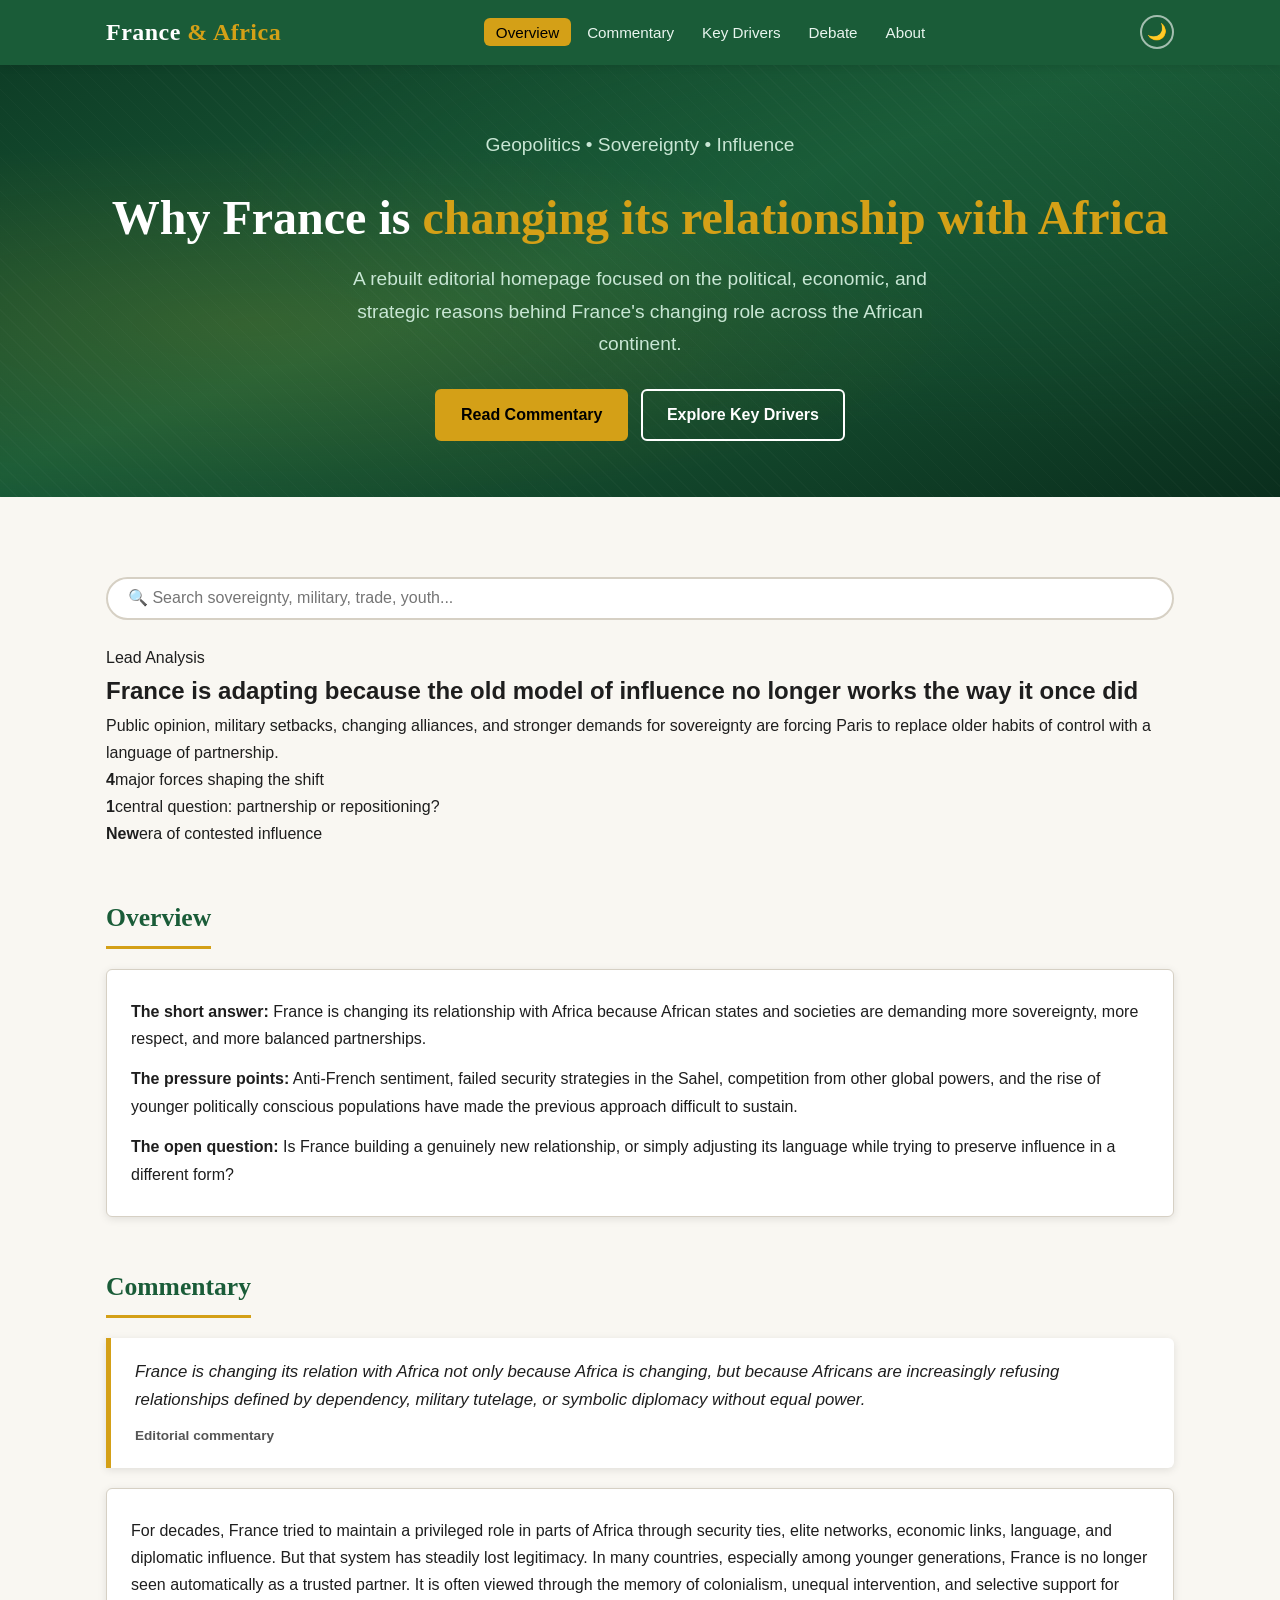
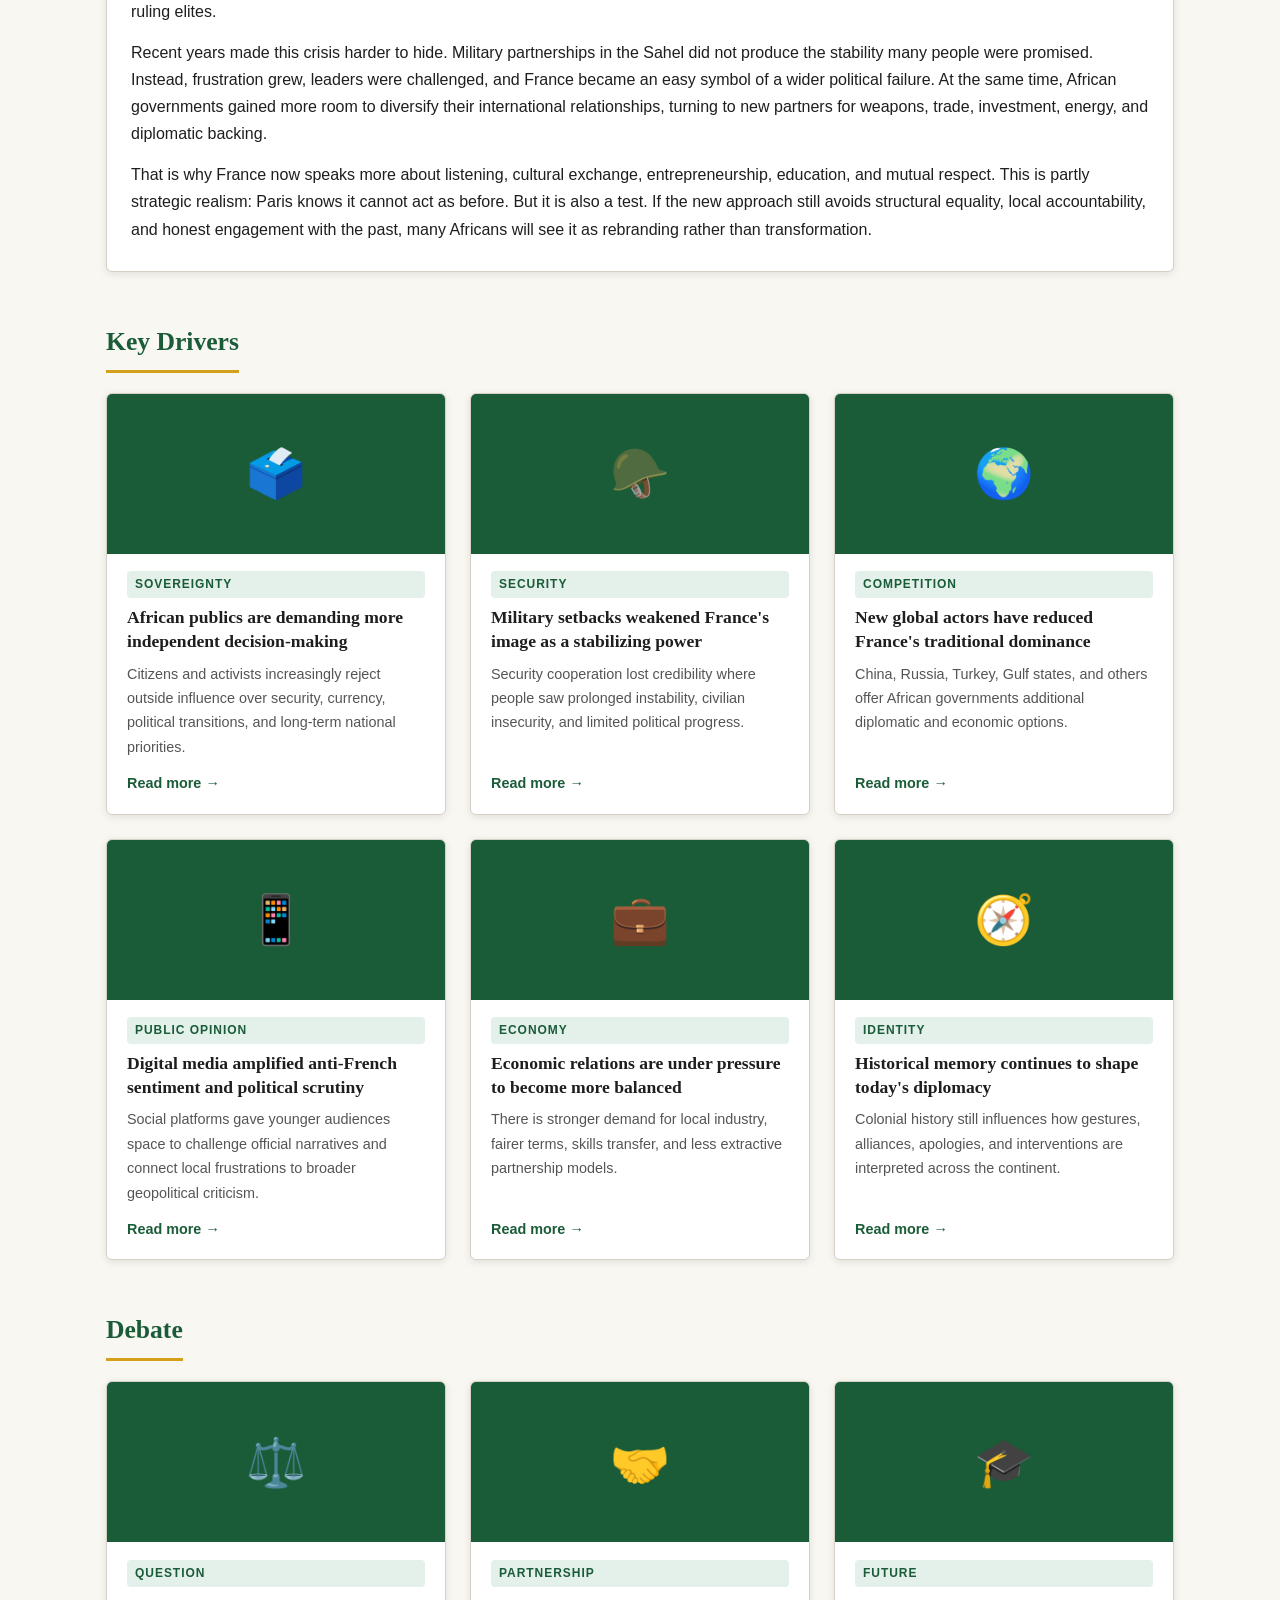
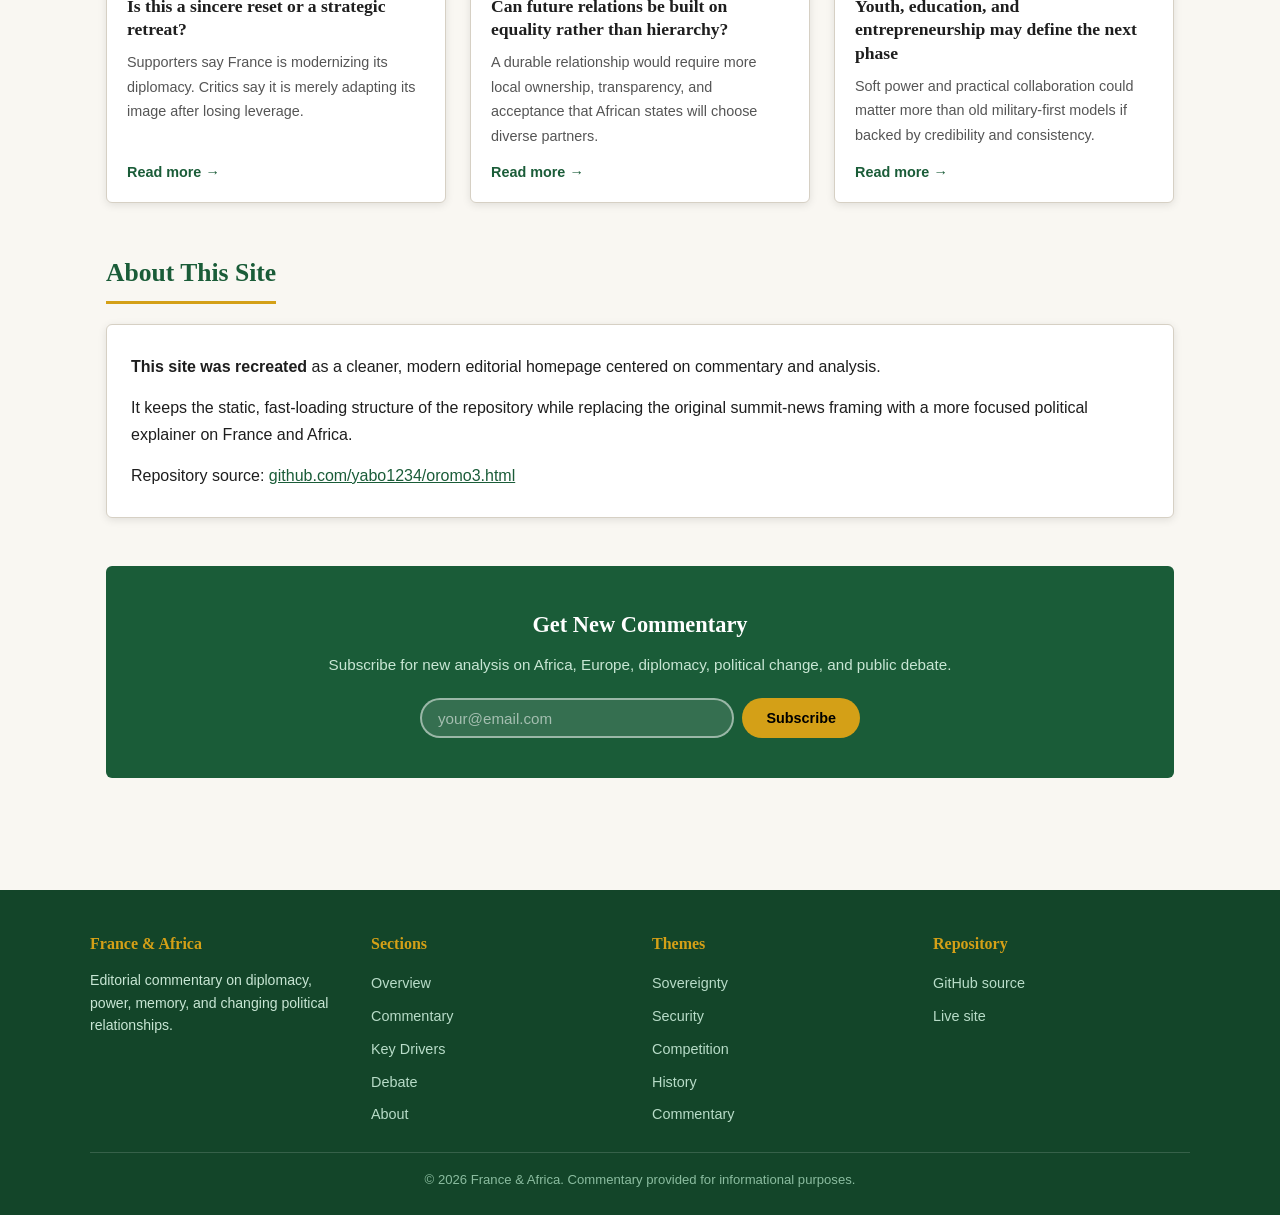
==== index.html @ ee40ef77 "Recreate homepage with France-Africa commentary" ====
<!DOCTYPE html>
<html lang="en">
<head>
  <meta charset="UTF-8" />
  <meta name="viewport" content="width=device-width, initial-scale=1.0" />
  <title>France & Africa | Commentary and Analysis</title>
  <meta name="description" content="A redesigned analysis site explaining why France is changing its relationship with Africa, with commentary, themes, and key developments." />

  <meta property="og:type" content="website" />
  <meta property="og:title" content="France & Africa | Commentary and Analysis" />
  <meta property="og:description" content="A modern editorial site exploring why France is changing its relationship with Africa." />
  <meta property="og:url" content="https://yabo1234.github.io/oromo3.html/" />

  <meta name="twitter:card" content="summary_large_image" />
  <meta name="twitter:title" content="France & Africa | Commentary and Analysis" />
  <meta name="twitter:description" content="A modern editorial site exploring why France is changing its relationship with Africa." />

  <link rel="stylesheet" href="styles.css" />
</head>
<body>
  <a class="skip-link" href="#main-content">Skip to main content</a>

  <header class="site-header" role="banner">
    <div class="header-inner">
      <a class="site-logo" href="index.html" aria-label="France and Africa home">
        France <span>&amp; Africa</span>
      </a>

      <button id="btn-nav" class="nav-toggle" onclick="toggleNav()"
              aria-controls="site-nav" aria-expanded="false" aria-label="Open menu">☰</button>

      <nav id="site-nav" class="site-nav" aria-label="Main navigation">
        <ul>
          <li><a href="#overview" aria-current="page">Overview</a></li>
          <li><a href="#commentary">Commentary</a></li>
          <li><a href="#drivers">Key Drivers</a></li>
          <li><a href="#debate">Debate</a></li>
          <li><a href="#about">About</a></li>
        </ul>
      </nav>

      <div class="header-controls">
        <button id="btn-theme" class="theme-toggle" onclick="toggleTheme()"
                aria-pressed="false" aria-label="Switch to dark mode">🌙</button>
      </div>
    </div>
  </header>

  <section class="hero" aria-labelledby="hero-heading">
    <div data-lang="en" style="display:block;">
      <p class="hero-kicker">Geopolitics • Sovereignty • Influence</p>
      <h1 id="hero-heading">Why France is <span>changing its relationship with Africa</span></h1>
      <p>
        A rebuilt editorial homepage focused on the political, economic, and strategic
        reasons behind France's changing role across the African continent.
      </p>
      <a class="btn btn-primary" href="#commentary">Read Commentary</a>
      <a class="btn btn-outline" href="#drivers">Explore Key Drivers</a>
    </div>
  </section>

  <main id="main-content">
    <div class="search-wrap" role="search">
      <label for="search-input" class="visually-hidden">Search articles</label>
      <input id="search-input" class="search-input" type="search" autocomplete="off"
             placeholder="🔍 Search sovereignty, military, trade, youth..." aria-label="Search articles" />
    </div>

    <section class="featured-panel" aria-label="Lead analysis">
      <div class="featured-copy">
        <p class="eyebrow">Lead Analysis</p>
        <h2>France is adapting because the old model of influence no longer works the way it once did</h2>
        <p>
          Public opinion, military setbacks, changing alliances, and stronger demands for sovereignty
          are forcing Paris to replace older habits of control with a language of partnership.
        </p>
      </div>
      <div class="featured-stats" aria-label="Key themes">
        <div><strong>4</strong><span>major forces shaping the shift</span></div>
        <div><strong>1</strong><span>central question: partnership or repositioning?</span></div>
        <div><strong>New</strong><span>era of contested influence</span></div>
      </div>
    </section>

    <section id="overview" aria-labelledby="overview-heading">
      <h2 class="section-title" id="overview-heading">Overview</h2>
      <div class="about-section">
        <p><strong>The short answer:</strong> France is changing its relationship with Africa because African states and societies are demanding more sovereignty, more respect, and more balanced partnerships.</p>
        <p><strong>The pressure points:</strong> Anti-French sentiment, failed security strategies in the Sahel, competition from other global powers, and the rise of younger politically conscious populations have made the previous approach difficult to sustain.</p>
        <p><strong>The open question:</strong> Is France building a genuinely new relationship, or simply adjusting its language while trying to preserve influence in a different form?</p>
      </div>
    </section>

    <section id="commentary" aria-labelledby="commentary-heading">
      <h2 class="section-title" id="commentary-heading">Commentary</h2>
      <figure class="blockquote-card">
        <blockquote>
          France is changing its relation with Africa not only because Africa is changing, but because Africans are increasingly refusing relationships defined by dependency, military tutelage, or symbolic diplomacy without equal power.
        </blockquote>
        <figcaption>Editorial commentary</figcaption>
      </figure>
      <div class="about-section">
        <p>
          For decades, France tried to maintain a privileged role in parts of Africa through security ties,
          elite networks, economic links, language, and diplomatic influence. But that system has steadily lost legitimacy.
          In many countries, especially among younger generations, France is no longer seen automatically as a trusted partner.
          It is often viewed through the memory of colonialism, unequal intervention, and selective support for ruling elites.
        </p>
        <p>
          Recent years made this crisis harder to hide. Military partnerships in the Sahel did not produce the stability many people were promised.
          Instead, frustration grew, leaders were challenged, and France became an easy symbol of a wider political failure.
          At the same time, African governments gained more room to diversify their international relationships, turning to new partners for weapons,
          trade, investment, energy, and diplomatic backing.
        </p>
        <p>
          That is why France now speaks more about listening, cultural exchange, entrepreneurship, education, and mutual respect.
          This is partly strategic realism: Paris knows it cannot act as before. But it is also a test. If the new approach still avoids structural equality,
          local accountability, and honest engagement with the past, many Africans will see it as rebranding rather than transformation.
        </p>
      </div>
    </section>

    <section id="drivers" aria-labelledby="drivers-heading">
      <h2 class="section-title" id="drivers-heading">Key Drivers</h2>
      <div class="cards-grid">
        <article class="card">
          <div class="card-img-wrap" aria-hidden="true"><span class="card-icon">🗳️</span></div>
          <div class="card-body">
            <span class="card-category">Sovereignty</span>
            <h3 class="card-title">African publics are demanding more independent decision-making</h3>
            <p class="card-excerpt">Citizens and activists increasingly reject outside influence over security, currency, political transitions, and long-term national priorities.</p>
            <a class="card-link" href="#commentary">Read more</a>
          </div>
        </article>

        <article class="card">
          <div class="card-img-wrap" aria-hidden="true"><span class="card-icon">🪖</span></div>
          <div class="card-body">
            <span class="card-category">Security</span>
            <h3 class="card-title">Military setbacks weakened France's image as a stabilizing power</h3>
            <p class="card-excerpt">Security cooperation lost credibility where people saw prolonged instability, civilian insecurity, and limited political progress.</p>
            <a class="card-link" href="#debate">Read more</a>
          </div>
        </article>

        <article class="card">
          <div class="card-img-wrap" aria-hidden="true"><span class="card-icon">🌍</span></div>
          <div class="card-body">
            <span class="card-category">Competition</span>
            <h3 class="card-title">New global actors have reduced France's traditional dominance</h3>
            <p class="card-excerpt">China, Russia, Turkey, Gulf states, and others offer African governments additional diplomatic and economic options.</p>
            <a class="card-link" href="#drivers">Read more</a>
          </div>
        </article>

        <article class="card">
          <div class="card-img-wrap" aria-hidden="true"><span class="card-icon">📱</span></div>
          <div class="card-body">
            <span class="card-category">Public Opinion</span>
            <h3 class="card-title">Digital media amplified anti-French sentiment and political scrutiny</h3>
            <p class="card-excerpt">Social platforms gave younger audiences space to challenge official narratives and connect local frustrations to broader geopolitical criticism.</p>
            <a class="card-link" href="#overview">Read more</a>
          </div>
        </article>

        <article class="card">
          <div class="card-img-wrap" aria-hidden="true"><span class="card-icon">💼</span></div>
          <div class="card-body">
            <span class="card-category">Economy</span>
            <h3 class="card-title">Economic relations are under pressure to become more balanced</h3>
            <p class="card-excerpt">There is stronger demand for local industry, fairer terms, skills transfer, and less extractive partnership models.</p>
            <a class="card-link" href="#drivers">Read more</a>
          </div>
        </article>

        <article class="card">
          <div class="card-img-wrap" aria-hidden="true"><span class="card-icon">🧭</span></div>
          <div class="card-body">
            <span class="card-category">Identity</span>
            <h3 class="card-title">Historical memory continues to shape today's diplomacy</h3>
            <p class="card-excerpt">Colonial history still influences how gestures, alliances, apologies, and interventions are interpreted across the continent.</p>
            <a class="card-link" href="#debate">Read more</a>
          </div>
        </article>
      </div>
    </section>

    <section id="debate" aria-labelledby="debate-heading">
      <h2 class="section-title" id="debate-heading">Debate</h2>
      <div class="cards-grid">
        <article class="card">
          <div class="card-img-wrap" aria-hidden="true"><span class="card-icon">⚖️</span></div>
          <div class="card-body">
            <span class="card-category">Question</span>
            <h3 class="card-title">Is this a sincere reset or a strategic retreat?</h3>
            <p class="card-excerpt">Supporters say France is modernizing its diplomacy. Critics say it is merely adapting its image after losing leverage.</p>
            <a class="card-link" href="#commentary">Read more</a>
          </div>
        </article>

        <article class="card">
          <div class="card-img-wrap" aria-hidden="true"><span class="card-icon">🤝</span></div>
          <div class="card-body">
            <span class="card-category">Partnership</span>
            <h3 class="card-title">Can future relations be built on equality rather than hierarchy?</h3>
            <p class="card-excerpt">A durable relationship would require more local ownership, transparency, and acceptance that African states will choose diverse partners.</p>
            <a class="card-link" href="#overview">Read more</a>
          </div>
        </article>

        <article class="card">
          <div class="card-img-wrap" aria-hidden="true"><span class="card-icon">🎓</span></div>
          <div class="card-body">
            <span class="card-category">Future</span>
            <h3 class="card-title">Youth, education, and entrepreneurship may define the next phase</h3>
            <p class="card-excerpt">Soft power and practical collaboration could matter more than old military-first models if backed by credibility and consistency.</p>
            <a class="card-link" href="#about">Read more</a>
          </div>
        </article>
      </div>
    </section>

    <section id="about" aria-labelledby="about-heading">
      <h2 class="section-title" id="about-heading">About This Site</h2>
      <div class="about-section">
        <p><strong>This site was recreated</strong> as a cleaner, modern editorial homepage centered on commentary and analysis.</p>
        <p>It keeps the static, fast-loading structure of the repository while replacing the original summit-news framing with a more focused political explainer on France and Africa.</p>
        <p>Repository source: <a href="https://github.com/yabo1234/oromo3.html" rel="noopener noreferrer">github.com/yabo1234/oromo3.html</a></p>
      </div>
    </section>

    <section class="newsletter-section" aria-labelledby="newsletter-heading">
      <h2 id="newsletter-heading">Get New Commentary</h2>
      <p>Subscribe for new analysis on Africa, Europe, diplomacy, political change, and public debate.</p>
      <form id="newsletter-form" class="newsletter-form" novalidate>
        <input class="newsletter-input" type="email" name="email"
               placeholder="your@email.com" autocomplete="email" required
               aria-label="Email address" />
        <button type="submit" class="newsletter-submit">Subscribe</button>
      </form>
      <p id="newsletter-msg" class="newsletter-msg" hidden></p>
    </section>
  </main>

  <footer class="site-footer" role="contentinfo">
    <div class="footer-inner">
      <div class="footer-col">
        <h2>France &amp; Africa</h2>
        <p>Editorial commentary on diplomacy, power, memory, and changing political relationships.</p>
      </div>
      <div class="footer-col">
        <h2>Sections</h2>
        <ul>
          <li><a href="#overview">Overview</a></li>
          <li><a href="#commentary">Commentary</a></li>
          <li><a href="#drivers">Key Drivers</a></li>
          <li><a href="#debate">Debate</a></li>
          <li><a href="#about">About</a></li>
        </ul>
      </div>
      <div class="footer-col">
        <h2>Themes</h2>
        <ul>
          <li><a href="#drivers">Sovereignty</a></li>
          <li><a href="#drivers">Security</a></li>
          <li><a href="#drivers">Competition</a></li>
          <li><a href="#debate">History</a></li>
          <li><a href="#commentary">Commentary</a></li>
        </ul>
      </div>
      <div class="footer-col">
        <h2>Repository</h2>
        <ul>
          <li><a href="https://github.com/yabo1234/oromo3.html" rel="noopener noreferrer">GitHub source</a></li>
          <li><a href="https://yabo1234.github.io/oromo3.html/" rel="noopener noreferrer">Live site</a></li>
        </ul>
      </div>
    </div>
    <div class="footer-bottom">
      <p>&copy; <span id="year"></span> France &amp; Africa. Commentary provided for informational purposes.</p>
    </div>
  </footer>

  <script src="shared.js"></script>
</body>
</html>
---- styles.css ----
/* ============================================================
   Oromo News & Views – Shared Stylesheet
   Mobile-first, accessible, no external dependencies
   ============================================================ */

/* ---------- CSS Variables ---------- */
:root {
  --color-primary:      #1a5c38;   /* deep green */
  --color-primary-dark: #134529;
  --color-accent:       #d4a017;   /* gold */
  --color-accent-dark:  #a87c10;
  --color-bg:           #f9f7f2;
  --color-surface:      #ffffff;
  --color-text:         #1e1e1e;
  --color-text-muted:   #555555;
  --color-border:       #d6d0c4;
  --color-hero-bg:      #0e3d26;

  --font-base: 'Segoe UI', Helvetica, Arial, sans-serif;
  --font-heading: Georgia, 'Times New Roman', serif;

  --radius: 6px;
  --shadow: 0 2px 8px rgba(0, 0, 0, 0.10);
  --transition: 0.2s ease;

  --max-width: 1100px;
  --gap: 1.5rem;
}

/* ---------- Dark Mode Variables ---------- */
html[data-theme="dark"] {
  --color-bg:         #0f1a14;
  --color-surface:    #1a2b22;
  --color-text:       #e8f5ee;
  --color-text-muted: #9dbfad;
  --color-border:     #2a4a35;
  --color-hero-bg:    #071a0e;
}

html[data-theme="dark"] body {
  background: var(--color-bg);
  color: var(--color-text);
}

html[data-theme="dark"] .card {
  background: var(--color-surface);
  border-color: var(--color-border);
}

html[data-theme="dark"] .about-section {
  background: var(--color-surface);
  border-color: var(--color-border);
}

html[data-theme="dark"] .blockquote-card {
  background: var(--color-surface);
}

html[data-theme="dark"] .search-input {
  background: var(--color-surface);
  color: var(--color-text);
  border-color: var(--color-border);
}

html[data-theme="dark"] .newsletter-section {
  background: #0e3d26;
}

html[data-theme="dark"] .newsletter-input {
  background: #1a2b22;
  color: var(--color-text);
  border-color: var(--color-border);
}

html[data-theme="dark"] .article-body {
  background: var(--color-surface);
  border-color: var(--color-border);
}

html[data-theme="dark"] .article-meta {
  color: var(--color-text-muted);
  border-color: var(--color-border);
}

html[data-theme="dark"] .card-category {
  background: #1f4433;
}

/* ---------- Reset ---------- */
*, *::before, *::after {
  box-sizing: border-box;
  margin: 0;
  padding: 0;
}

html {
  scroll-behavior: smooth;
  font-size: 100%; /* 16 px base */
}

body {
  font-family: var(--font-base);
  font-size: 1rem;
  line-height: 1.7;
  color: var(--color-text);
  background: var(--color-bg);
}

img {
  max-width: 100%;
  height: auto;
  display: block;
}

a {
  color: var(--color-primary);
  text-decoration: underline;
}

a:hover,
a:focus {
  color: var(--color-primary-dark);
  text-decoration: none;
}

ul, ol {
  padding-left: 1.4rem;
}

/* ---------- Header controls ---------- */
.header-controls {
  display: flex;
  align-items: center;
  gap: 0.5rem;
  flex-shrink: 0;
}

/* ---------- Language Toggle ---------- */
.lang-toggle {
  display: flex;
  gap: 0;
  border: 2px solid rgba(255, 255, 255, 0.6);
  border-radius: 20px;
  overflow: hidden;
  flex-shrink: 0;
}

.lang-toggle button {
  background: transparent;
  border: none;
  color: rgba(255, 255, 255, 0.75);
  padding: 4px 14px;
  cursor: pointer;
  font-size: 0.85rem;
  font-weight: 600;
  transition: background var(--transition), color var(--transition);
}

.lang-toggle button.active {
  background: #fff;
  color: var(--color-primary);
}

/* ---------- Dark-mode Toggle ---------- */
.theme-toggle {
  background: transparent;
  border: 2px solid rgba(255, 255, 255, 0.6);
  border-radius: 50%;
  color: #fff;
  width: 34px;
  height: 34px;
  cursor: pointer;
  font-size: 1rem;
  line-height: 1;
  display: flex;
  align-items: center;
  justify-content: center;
  transition: background var(--transition);
  flex-shrink: 0;
  padding: 0;
}

.theme-toggle:hover,
.theme-toggle:focus {
  background: rgba(255, 255, 255, 0.18);
  outline: none;
}

/* ---------- Hamburger Toggle ---------- */
.nav-toggle {
  display: none;
  background: transparent;
  border: 2px solid rgba(255, 255, 255, 0.6);
  border-radius: var(--radius);
  color: #fff;
  width: 36px;
  height: 36px;
  cursor: pointer;
  font-size: 1.2rem;
  line-height: 1;
  align-items: center;
  justify-content: center;
  padding: 0;
  transition: background var(--transition);
  flex-shrink: 0;
}

.nav-toggle:hover,
.nav-toggle:focus {
  background: rgba(255, 255, 255, 0.18);
  outline: none;
}

/* ---------- Bilingual Visibility ---------- */
[data-lang] { display: none; }
html[lang="en"] [data-lang="en"] { display: block; }
html[lang="om"] [data-lang="om"] { display: block; }

.bilingual .en,
.bilingual .om { display: none; }
html[lang="en"] .bilingual .en { display: inline; }
html[lang="om"] .bilingual .om { display: inline; }

/* ---------- Skip Link ---------- */
.skip-link {
  position: absolute;
  top: -3rem;
  left: 0;
  background: var(--color-accent);
  color: #000;
  padding: 0.5rem 1rem;
  font-weight: 700;
  z-index: 1000;
  border-radius: 0 0 var(--radius) 0;
  transition: top var(--transition);
}

.skip-link:focus {
  top: 0;
}

/* ---------- Site Header ---------- */
.site-header {
  background: var(--color-primary);
  color: #fff;
  box-shadow: var(--shadow);
  position: sticky;
  top: 0;
  z-index: 100;
}

.header-inner {
  max-width: var(--max-width);
  margin: 0 auto;
  padding: 0.75rem 1rem;
  display: flex;
  align-items: center;
  justify-content: space-between;
  flex-wrap: wrap;
  gap: 0.75rem;
}

.site-logo {
  font-family: var(--font-heading);
  font-size: 1.5rem;
  font-weight: 700;
  color: #fff;
  text-decoration: none;
  letter-spacing: 0.02em;
}

.site-logo span {
  color: var(--color-accent);
}

/* ---------- Navigation ---------- */
.site-nav ul {
  list-style: none;
  padding: 0;
  display: flex;
  flex-wrap: wrap;
  gap: 0.25rem;
}

.site-nav a {
  color: #e8f5ee;
  text-decoration: none;
  padding: 0.35rem 0.75rem;
  border-radius: var(--radius);
  font-size: 0.95rem;
  font-weight: 500;
  transition: background var(--transition), color var(--transition);
}

.site-nav a:hover,
.site-nav a:focus {
  background: rgba(255, 255, 255, 0.18);
  color: #fff;
}

.site-nav a[aria-current="page"] {
  background: var(--color-accent);
  color: #000;
}

/* ---------- Hero ---------- */
/* Full hero rules are in the "Hero — decorative pattern" section below */
.hero h1 {
  font-family: var(--font-heading);
  font-size: clamp(1.8rem, 5vw, 3rem);
  line-height: 1.2;
  margin-bottom: 1rem;
  color: #fff;
}

.hero h1 span {
  color: var(--color-accent);
}

.hero p {
  font-size: clamp(1rem, 2.5vw, 1.2rem);
  max-width: 640px;
  margin: 0 auto 1.75rem;
  color: #c8e6d4;
}

.btn {
  display: inline-block;
  padding: 0.65rem 1.5rem;
  border-radius: var(--radius);
  font-weight: 700;
  text-decoration: none;
  transition: background var(--transition), color var(--transition), transform var(--transition);
  cursor: pointer;
  border: 2px solid transparent;
}

.btn-primary {
  background: var(--color-accent);
  color: #000;
  border-color: var(--color-accent);
}

.btn-primary:hover,
.btn-primary:focus {
  background: var(--color-accent-dark);
  border-color: var(--color-accent-dark);
  color: #000;
  transform: translateY(-1px);
}

.btn-outline {
  background: transparent;
  color: #fff;
  border-color: #fff;
  margin-left: 0.5rem;
}

.btn-outline:hover,
.btn-outline:focus {
  background: #fff;
  color: var(--color-primary);
  transform: translateY(-1px);
}

/* ---------- Main Content ---------- */
main {
  max-width: var(--max-width);
  margin: 0 auto;
  padding: 2rem 1rem;
}

section {
  margin-bottom: 3rem;
}

.section-title {
  font-family: var(--font-heading);
  font-size: 1.6rem;
  color: var(--color-primary);
  margin-bottom: 1.25rem;
  padding-bottom: 0.4rem;
  border-bottom: 3px solid var(--color-accent);
  display: inline-block;
}

/* ---------- Cards Grid ---------- */
.cards-grid {
  display: grid;
  grid-template-columns: repeat(auto-fill, minmax(280px, 1fr));
  gap: var(--gap);
}

.card {
  background: var(--color-surface);
  border: 1px solid var(--color-border);
  border-radius: var(--radius);
  overflow: hidden;
  box-shadow: var(--shadow);
  display: flex;
  flex-direction: column;
  transition: box-shadow var(--transition), transform var(--transition);
}

.card:hover {
  box-shadow: 0 6px 18px rgba(0, 0, 0, 0.14);
  transform: translateY(-2px);
}

.card-img-wrap {
  background: var(--color-primary);
  height: 160px;
  display: flex;
  align-items: center;
  justify-content: center;
  overflow: hidden;
}

.card-img-wrap img {
  width: 100%;
  height: 100%;
  object-fit: cover;
}

.card-icon {
  font-size: 3rem;
  color: var(--color-accent);
  user-select: none;
}

.card-body {
  padding: 1.1rem 1.25rem;
  flex: 1;
  display: flex;
  flex-direction: column;
  gap: 0.5rem;
}

.card-category {
  font-size: 0.75rem;
  font-weight: 700;
  text-transform: uppercase;
  letter-spacing: 0.08em;
  color: var(--color-primary);
  background: #e4f0ea;
  display: inline-block;
  padding: 0.2rem 0.5rem;
  border-radius: 4px;
}

.card-title {
  font-family: var(--font-heading);
  font-size: 1.1rem;
  line-height: 1.35;
  color: var(--color-text);
}

.card-excerpt {
  font-size: 0.9rem;
  color: var(--color-text-muted);
  flex: 1;
}

.card-link {
  align-self: flex-start;
  font-size: 0.9rem;
  font-weight: 600;
  text-decoration: none;
  color: var(--color-primary);
  margin-top: 0.25rem;
}

.card-link::after {
  content: " →";
}

.card-link:hover,
.card-link:focus {
  text-decoration: underline;
}

/* ---------- About Section ---------- */
.about-section {
  background: var(--color-surface);
  border: 1px solid var(--color-border);
  border-radius: var(--radius);
  padding: 1.75rem 1.5rem;
  box-shadow: var(--shadow);
}

.about-section p + p {
  margin-top: 0.85rem;
}

/* ---------- Views / Opinion ---------- */
.blockquote-card {
  background: var(--color-surface);
  border-left: 5px solid var(--color-accent);
  border-radius: 0 var(--radius) var(--radius) 0;
  padding: 1.25rem 1.5rem;
  box-shadow: var(--shadow);
  margin-bottom: 1.25rem;
}

.blockquote-card blockquote {
  font-style: italic;
  font-size: 1.05rem;
  color: var(--color-text);
  margin-bottom: 0.6rem;
}

.blockquote-card figcaption {
  font-size: 0.85rem;
  font-weight: 700;
  color: var(--color-text-muted);
}

/* ---------- Site Footer ---------- */
.site-footer {
  background: var(--color-primary-dark);
  color: #c8e6d4;
  padding: 2.5rem 1rem 1.5rem;
  margin-top: 2rem;
}

.footer-inner {
  max-width: var(--max-width);
  margin: 0 auto;
  display: grid;
  grid-template-columns: repeat(auto-fit, minmax(200px, 1fr));
  gap: var(--gap);
}

.footer-col h2 {
  font-family: var(--font-heading);
  font-size: 1rem;
  font-weight: 700;
  color: var(--color-accent);
  margin-bottom: 0.75rem;
}

.footer-col ul {
  list-style: none;
  padding: 0;
}

.footer-col ul li + li {
  margin-top: 0.35rem;
}

.footer-col a {
  color: #b8dcc8;
  font-size: 0.9rem;
  text-decoration: none;
}

.footer-col a:hover,
.footer-col a:focus {
  color: #fff;
  text-decoration: underline;
}

.footer-col p {
  font-size: 0.88rem;
  line-height: 1.6;
}

.footer-bottom {
  max-width: var(--max-width);
  margin: 1.5rem auto 0;
  padding-top: 1rem;
  border-top: 1px solid rgba(255, 255, 255, 0.15);
  text-align: center;
  font-size: 0.82rem;
  color: #8bbda0;
}

/* ---------- Utilities ---------- */
.visually-hidden {
  position: absolute;
  width: 1px;
  height: 1px;
  overflow: hidden;
  clip: rect(0 0 0 0);
  white-space: nowrap;
}

/* ---------- Search ---------- */
.search-wrap {
  margin-bottom: 1.5rem;
}

.search-input {
  width: 100%;
  padding: 0.65rem 1.25rem;
  border: 2px solid var(--color-border);
  border-radius: 30px;
  font-size: 1rem;
  font-family: var(--font-base);
  background: var(--color-surface);
  color: var(--color-text);
  transition: border-color var(--transition), box-shadow var(--transition);
}

.search-input:focus {
  outline: none;
  border-color: var(--color-primary);
  box-shadow: 0 0 0 3px rgba(26, 92, 56, 0.15);
}

/* ---------- Newsletter ---------- */
.newsletter-section {
  background: var(--color-primary);
  color: #fff;
  padding: 2.5rem 2rem;
  border-radius: var(--radius);
  margin-bottom: 3rem;
  text-align: center;
}

.newsletter-section h2 {
  font-family: var(--font-heading);
  font-size: 1.4rem;
  margin-bottom: 0.5rem;
  color: #fff;
}

.newsletter-section p {
  font-size: 0.95rem;
  margin-bottom: 1.25rem;
  color: #c8e6d4;
}

.newsletter-form {
  display: flex;
  gap: 0.5rem;
  max-width: 440px;
  margin: 0 auto;
  flex-wrap: wrap;
  justify-content: center;
}

.newsletter-input {
  flex: 1;
  min-width: 200px;
  padding: 0.6rem 1rem;
  border: 2px solid rgba(255, 255, 255, 0.5);
  border-radius: 30px;
  font-size: 0.95rem;
  font-family: var(--font-base);
  background: rgba(255, 255, 255, 0.12);
  color: #fff;
  transition: border-color var(--transition);
}

.newsletter-input::placeholder {
  color: rgba(255, 255, 255, 0.55);
}

.newsletter-input:focus {
  outline: none;
  border-color: var(--color-accent);
  background: rgba(255, 255, 255, 0.18);
}

.newsletter-submit {
  padding: 0.6rem 1.5rem;
  border: none;
  border-radius: 30px;
  background: var(--color-accent);
  color: #000;
  font-weight: 700;
  font-size: 0.9rem;
  cursor: pointer;
  transition: background var(--transition), transform var(--transition);
}

.newsletter-submit:hover,
.newsletter-submit:focus {
  background: var(--color-accent-dark);
  transform: translateY(-1px);
  outline: none;
}

.newsletter-msg {
  margin-top: 0.75rem;
  font-size: 0.9rem;
  color: var(--color-accent);
  font-weight: 600;
}

/* ---------- Hero — decorative pattern ---------- */
.hero {
  background:
    radial-gradient(ellipse at 20% 60%, rgba(212, 160, 23, 0.15) 0%, transparent 50%),
    radial-gradient(ellipse at 80% 30%, rgba(26, 92, 56, 0.4) 0%, transparent 55%),
    linear-gradient(160deg, #0e3d26 0%, #1a5c38 45%, #0a2e1d 100%);
  color: #fff;
  padding: 4rem 1rem 3.5rem;
  text-align: center;
  position: relative;
  overflow: hidden;
}

.hero::before {
  content: '';
  position: absolute;
  inset: 0;
  background-image:
    repeating-linear-gradient(
      45deg,
      rgba(255,255,255,0.02) 0px,
      rgba(255,255,255,0.02) 1px,
      transparent 1px,
      transparent 12px
    );
  pointer-events: none;
}

.hero > * {
  position: relative;
}

/* ---------- Article Pages ---------- */
.article-header {
  background: var(--color-primary);
  color: #fff;
  padding: 2.5rem 1rem 2rem;
}

.article-header-inner {
  max-width: var(--max-width);
  margin: 0 auto;
}

.article-back {
  display: inline-flex;
  align-items: center;
  gap: 0.35rem;
  color: #c8e6d4;
  text-decoration: none;
  font-size: 0.9rem;
  font-weight: 600;
  margin-bottom: 1rem;
  transition: color var(--transition);
}

.article-back:hover,
.article-back:focus {
  color: #fff;
}

.article-header h1 {
  font-family: var(--font-heading);
  font-size: clamp(1.6rem, 4vw, 2.4rem);
  line-height: 1.25;
  margin-bottom: 0.75rem;
}

.article-meta {
  font-size: 0.85rem;
  color: #a0c8b0;
  display: flex;
  gap: 1.25rem;
  flex-wrap: wrap;
  padding-top: 0.75rem;
  border-top: 1px solid rgba(255, 255, 255, 0.15);
}

.article-category-badge {
  font-size: 0.72rem;
  font-weight: 700;
  text-transform: uppercase;
  letter-spacing: 0.08em;
  color: #000;
  background: var(--color-accent);
  padding: 0.2rem 0.6rem;
  border-radius: 4px;
  margin-bottom: 0.75rem;
  display: inline-block;
}

.article-main {
  max-width: var(--max-width);
  margin: 0 auto;
  padding: 2rem 1rem 3rem;
}

.article-body {
  background: var(--color-surface);
  border: 1px solid var(--color-border);
  border-radius: var(--radius);
  padding: 2rem 2rem;
  box-shadow: var(--shadow);
  line-height: 1.85;
}

.article-body h2 {
  font-family: var(--font-heading);
  font-size: 1.3rem;
  color: var(--color-primary);
  margin: 1.75rem 0 0.6rem;
}

.article-body p + p {
  margin-top: 1rem;
}

.article-body p:first-child {
  font-size: 1.05rem;
  font-weight: 500;
}

.article-hero-banner {
  height: 220px;
  background: linear-gradient(135deg, var(--color-primary-dark) 0%, var(--color-primary) 100%);
  display: flex;
  align-items: center;
  justify-content: center;
  font-size: 5rem;
  margin-bottom: 0;
}

/* ---------- Responsive ---------- */
@media (max-width: 600px) {
  .header-inner {
    flex-wrap: wrap;
    gap: 0.5rem;
  }

  .nav-toggle {
    display: flex;
    order: 2;
    margin-left: auto;
  }

  .header-controls {
    order: 3;
  }

  .site-nav {
    display: none;
    width: 100%;
    order: 4;
  }

  .site-nav.open {
    display: block;
  }

  .site-nav ul {
    flex-direction: column;
    gap: 0.1rem;
    padding: 0.5rem 0;
  }

  .site-nav a {
    display: block;
  }

  .hero {
    padding: 2.5rem 1rem 2rem;
  }

  .btn-outline {
    margin-left: 0;
    margin-top: 0.5rem;
  }

  .newsletter-form {
    flex-direction: column;
  }

  .newsletter-input,
  .newsletter-submit {
    width: 100%;
  }

  .article-body {
    padding: 1.25rem 1rem;
  }
}

@media (prefers-reduced-motion: reduce) {
  *, *::before, *::after {
    animation-duration: 0.01ms !important;
    transition-duration: 0.01ms !important;
  }

  html {
    scroll-behavior: auto;
  }
}
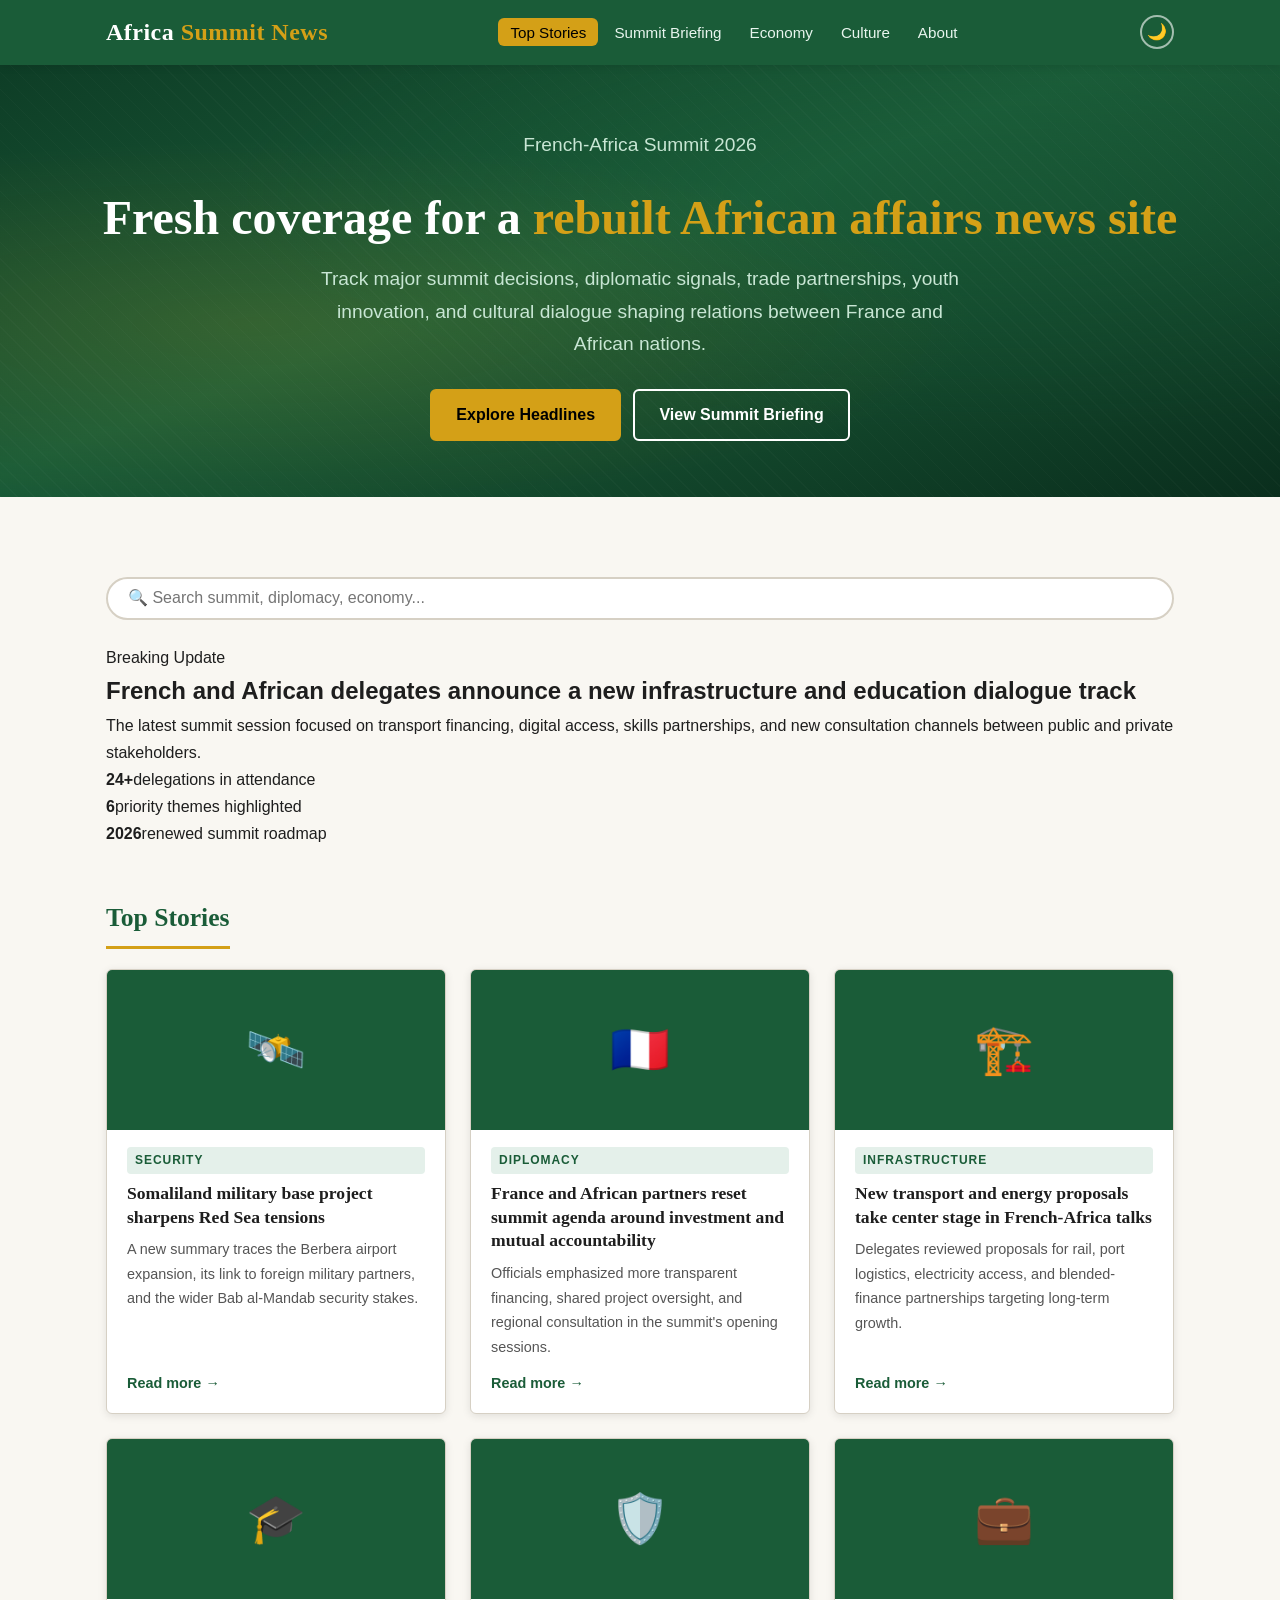
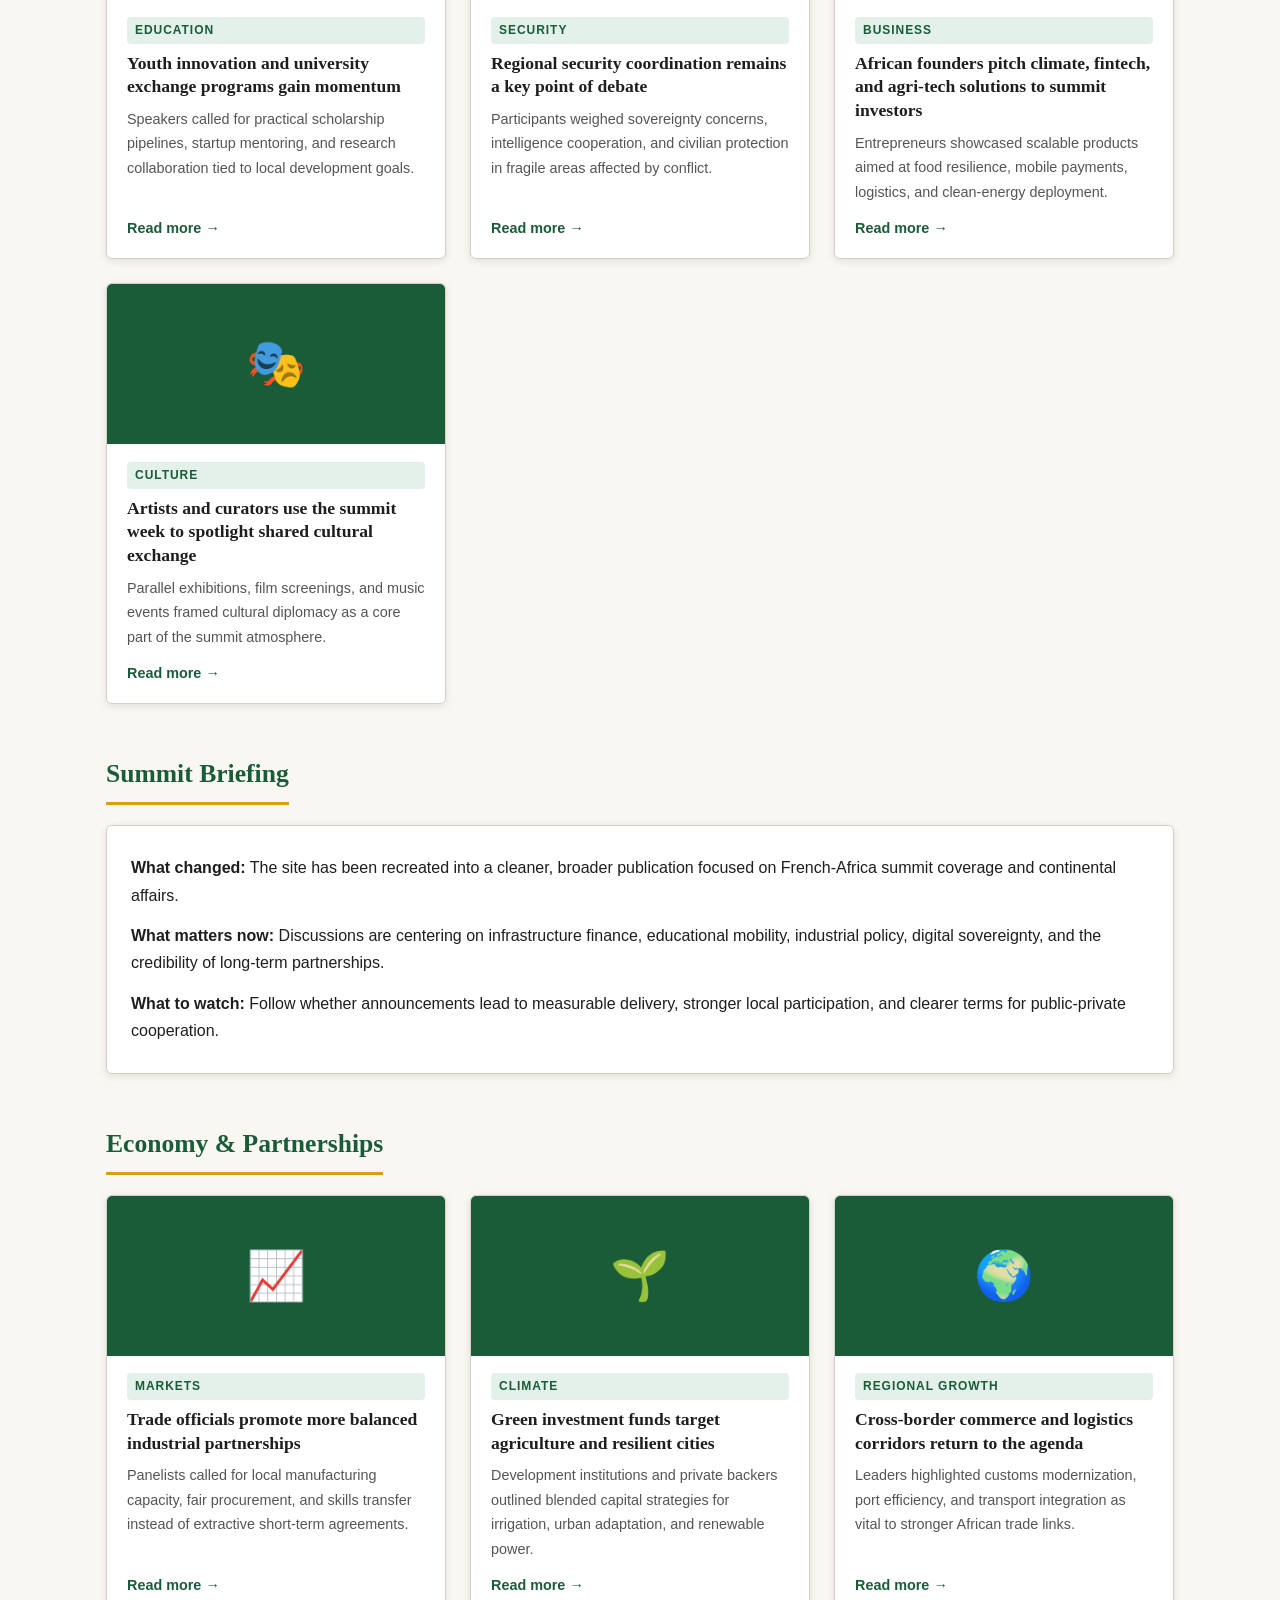
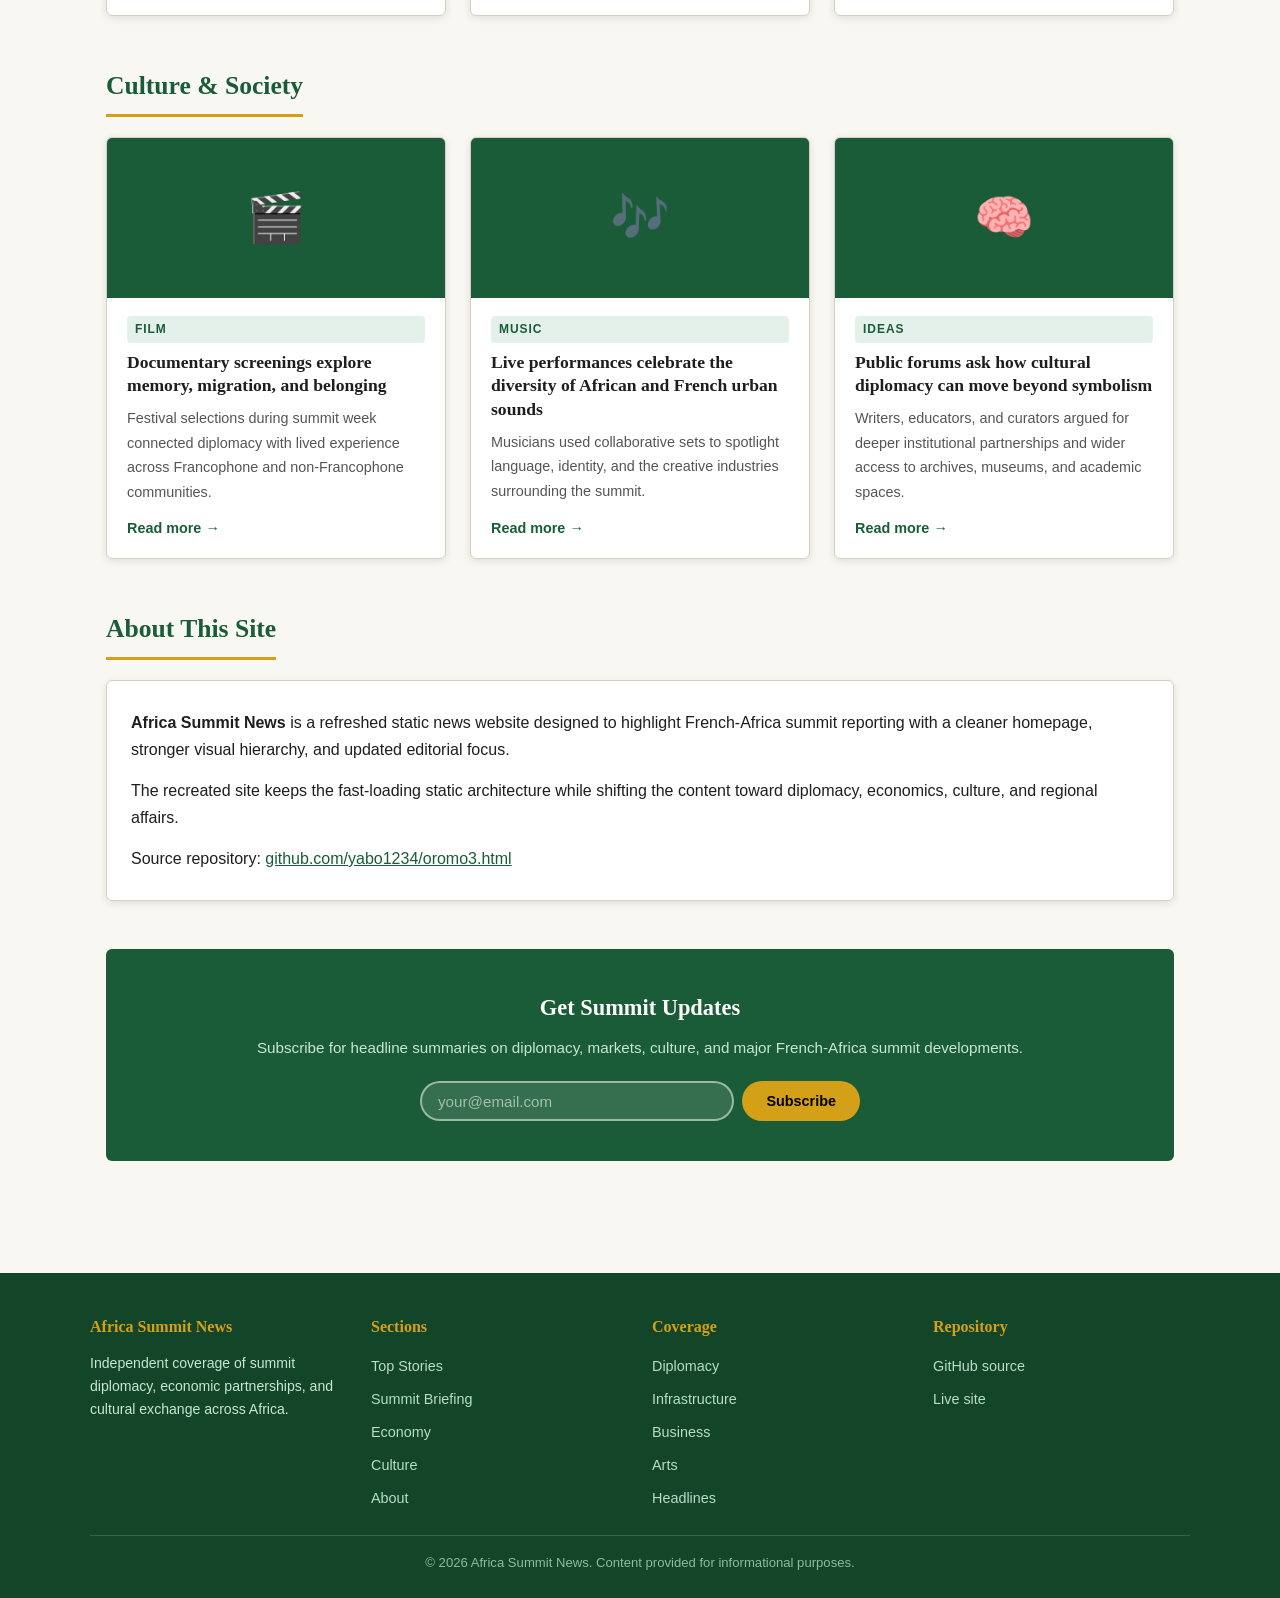
==== commit 0b19e652: "feat: publish Somaliland military base summary Agent-Logs-Url: https://github.com/yabo1234/oromo3.ht" ====
--- a/index.html
+++ b/index.html
@@ -3,17 +3,18 @@
 <head>
   <meta charset="UTF-8" />
   <meta name="viewport" content="width=device-width, initial-scale=1.0" />
-  <title>France & Africa | Commentary and Analysis</title>
-  <meta name="description" content="A redesigned analysis site explaining why France is changing its relationship with Africa, with commentary, themes, and key developments." />
+  <title>Africa Summit News | French & African Affairs</title>
+  <meta name="description" content="A modern news site covering French-Africa summit developments, diplomacy, business, security, and culture across the continent." />
 
   <meta property="og:type" content="website" />
-  <meta property="og:title" content="France & Africa | Commentary and Analysis" />
-  <meta property="og:description" content="A modern editorial site exploring why France is changing its relationship with Africa." />
+  <meta property="og:title" content="Africa Summit News" />
+  <meta property="og:description" content="French-Africa summit headlines, diplomacy analysis, business updates, and cultural stories." />
   <meta property="og:url" content="https://yabo1234.github.io/oromo3.html/" />
+  <meta property="og:image" content="https://yabo1234.github.io/oromo3.html/og-image.png" />
 
   <meta name="twitter:card" content="summary_large_image" />
-  <meta name="twitter:title" content="France & Africa | Commentary and Analysis" />
-  <meta name="twitter:description" content="A modern editorial site exploring why France is changing its relationship with Africa." />
+  <meta name="twitter:title" content="Africa Summit News" />
+  <meta name="twitter:description" content="The latest coverage of French-Africa summit news and regional developments." />
 
   <link rel="stylesheet" href="styles.css" />
 </head>
@@ -22,8 +23,8 @@
 
   <header class="site-header" role="banner">
     <div class="header-inner">
-      <a class="site-logo" href="index.html" aria-label="France and Africa home">
-        France <span>&amp; Africa</span>
+      <a class="site-logo" href="index.html" aria-label="Africa Summit News home">
+        Africa <span>Summit News</span>
       </a>
 
       <button id="btn-nav" class="nav-toggle" onclick="toggleNav()"
@@ -31,10 +32,10 @@
 
       <nav id="site-nav" class="site-nav" aria-label="Main navigation">
         <ul>
-          <li><a href="#overview" aria-current="page">Overview</a></li>
-          <li><a href="#commentary">Commentary</a></li>
-          <li><a href="#drivers">Key Drivers</a></li>
-          <li><a href="#debate">Debate</a></li>
+          <li><a href="#top-stories" aria-current="page">Top Stories</a></li>
+          <li><a href="#summit">Summit Briefing</a></li>
+          <li><a href="#economy">Economy</a></li>
+          <li><a href="#culture">Culture</a></li>
           <li><a href="#about">About</a></li>
         </ul>
       </nav>
@@ -48,14 +49,15 @@
 
   <section class="hero" aria-labelledby="hero-heading">
     <div data-lang="en" style="display:block;">
-      <p class="hero-kicker">Geopolitics • Sovereignty • Influence</p>
-      <h1 id="hero-heading">Why France is <span>changing its relationship with Africa</span></h1>
+      <p class="hero-kicker">French-Africa Summit 2026</p>
+      <h1 id="hero-heading">Fresh coverage for a <span>rebuilt African affairs news site</span></h1>
       <p>
-        A rebuilt editorial homepage focused on the political, economic, and strategic
-        reasons behind France's changing role across the African continent.
+        Track major summit decisions, diplomatic signals, trade partnerships,
+        youth innovation, and cultural dialogue shaping relations between France
+        and African nations.
       </p>
-      <a class="btn btn-primary" href="#commentary">Read Commentary</a>
-      <a class="btn btn-outline" href="#drivers">Explore Key Drivers</a>
+      <a class="btn btn-primary" href="#top-stories">Explore Headlines</a>
+      <a class="btn btn-outline" href="#summit">View Summit Briefing</a>
     </div>
   </section>
 
@@ -63,158 +65,170 @@
     <div class="search-wrap" role="search">
       <label for="search-input" class="visually-hidden">Search articles</label>
       <input id="search-input" class="search-input" type="search" autocomplete="off"
-             placeholder="🔍 Search sovereignty, military, trade, youth..." aria-label="Search articles" />
-    </div>
-
-    <section class="featured-panel" aria-label="Lead analysis">
+             placeholder="🔍 Search summit, diplomacy, economy..." aria-label="Search articles" />
+    </div>
+
+    <section class="featured-panel" aria-label="Breaking update">
       <div class="featured-copy">
-        <p class="eyebrow">Lead Analysis</p>
-        <h2>France is adapting because the old model of influence no longer works the way it once did</h2>
+        <p class="eyebrow">Breaking Update</p>
+        <h2>French and African delegates announce a new infrastructure and education dialogue track</h2>
         <p>
-          Public opinion, military setbacks, changing alliances, and stronger demands for sovereignty
-          are forcing Paris to replace older habits of control with a language of partnership.
+          The latest summit session focused on transport financing, digital access,
+          skills partnerships, and new consultation channels between public and private stakeholders.
         </p>
       </div>
-      <div class="featured-stats" aria-label="Key themes">
-        <div><strong>4</strong><span>major forces shaping the shift</span></div>
-        <div><strong>1</strong><span>central question: partnership or repositioning?</span></div>
-        <div><strong>New</strong><span>era of contested influence</span></div>
-      </div>
-    </section>
-
-    <section id="overview" aria-labelledby="overview-heading">
-      <h2 class="section-title" id="overview-heading">Overview</h2>
+      <div class="featured-stats" aria-label="Key summit themes">
+        <div><strong>24+</strong><span>delegations in attendance</span></div>
+        <div><strong>6</strong><span>priority themes highlighted</span></div>
+        <div><strong>2026</strong><span>renewed summit roadmap</span></div>
+      </div>
+    </section>
+
+    <section id="top-stories" aria-labelledby="top-stories-heading">
+      <h2 class="section-title" id="top-stories-heading">Top Stories</h2>
+      <div class="cards-grid">
+        <article class="card">
+          <div class="card-img-wrap" aria-hidden="true"><span class="card-icon">🛰️</span></div>
+          <div class="card-body">
+            <span class="card-category">Security</span>
+            <h3 class="card-title">Somaliland military base project sharpens Red Sea tensions</h3>
+            <p class="card-excerpt">A new summary traces the Berbera airport expansion, its link to foreign military partners, and the wider Bab al-Mandab security stakes.</p>
+            <a class="card-link" href="articles/somaliland-military-base.html">Read more</a>
+          </div>
+        </article>
+
+        <article class="card">
+          <div class="card-img-wrap" aria-hidden="true"><span class="card-icon">🇫🇷</span></div>
+          <div class="card-body">
+            <span class="card-category">Diplomacy</span>
+            <h3 class="card-title">France and African partners reset summit agenda around investment and mutual accountability</h3>
+            <p class="card-excerpt">Officials emphasized more transparent financing, shared project oversight, and regional consultation in the summit's opening sessions.</p>
+            <a class="card-link" href="#summit">Read more</a>
+          </div>
+        </article>
+
+        <article class="card">
+          <div class="card-img-wrap" aria-hidden="true"><span class="card-icon">🏗️</span></div>
+          <div class="card-body">
+            <span class="card-category">Infrastructure</span>
+            <h3 class="card-title">New transport and energy proposals take center stage in French-Africa talks</h3>
+            <p class="card-excerpt">Delegates reviewed proposals for rail, port logistics, electricity access, and blended-finance partnerships targeting long-term growth.</p>
+            <a class="card-link" href="#economy">Read more</a>
+          </div>
+        </article>
+
+        <article class="card">
+          <div class="card-img-wrap" aria-hidden="true"><span class="card-icon">🎓</span></div>
+          <div class="card-body">
+            <span class="card-category">Education</span>
+            <h3 class="card-title">Youth innovation and university exchange programs gain momentum</h3>
+            <p class="card-excerpt">Speakers called for practical scholarship pipelines, startup mentoring, and research collaboration tied to local development goals.</p>
+            <a class="card-link" href="#summit">Read more</a>
+          </div>
+        </article>
+
+        <article class="card">
+          <div class="card-img-wrap" aria-hidden="true"><span class="card-icon">🛡️</span></div>
+          <div class="card-body">
+            <span class="card-category">Security</span>
+            <h3 class="card-title">Regional security coordination remains a key point of debate</h3>
+            <p class="card-excerpt">Participants weighed sovereignty concerns, intelligence cooperation, and civilian protection in fragile areas affected by conflict.</p>
+            <a class="card-link" href="#summit">Read more</a>
+          </div>
+        </article>
+
+        <article class="card">
+          <div class="card-img-wrap" aria-hidden="true"><span class="card-icon">💼</span></div>
+          <div class="card-body">
+            <span class="card-category">Business</span>
+            <h3 class="card-title">African founders pitch climate, fintech, and agri-tech solutions to summit investors</h3>
+            <p class="card-excerpt">Entrepreneurs showcased scalable products aimed at food resilience, mobile payments, logistics, and clean-energy deployment.</p>
+            <a class="card-link" href="#economy">Read more</a>
+          </div>
+        </article>
+
+        <article class="card">
+          <div class="card-img-wrap" aria-hidden="true"><span class="card-icon">🎭</span></div>
+          <div class="card-body">
+            <span class="card-category">Culture</span>
+            <h3 class="card-title">Artists and curators use the summit week to spotlight shared cultural exchange</h3>
+            <p class="card-excerpt">Parallel exhibitions, film screenings, and music events framed cultural diplomacy as a core part of the summit atmosphere.</p>
+            <a class="card-link" href="#culture">Read more</a>
+          </div>
+        </article>
+      </div>
+    </section>
+
+    <section id="summit" aria-labelledby="summit-heading">
+      <h2 class="section-title" id="summit-heading">Summit Briefing</h2>
       <div class="about-section">
-        <p><strong>The short answer:</strong> France is changing its relationship with Africa because African states and societies are demanding more sovereignty, more respect, and more balanced partnerships.</p>
-        <p><strong>The pressure points:</strong> Anti-French sentiment, failed security strategies in the Sahel, competition from other global powers, and the rise of younger politically conscious populations have made the previous approach difficult to sustain.</p>
-        <p><strong>The open question:</strong> Is France building a genuinely new relationship, or simply adjusting its language while trying to preserve influence in a different form?</p>
-      </div>
-    </section>
-
-    <section id="commentary" aria-labelledby="commentary-heading">
-      <h2 class="section-title" id="commentary-heading">Commentary</h2>
-      <figure class="blockquote-card">
-        <blockquote>
-          France is changing its relation with Africa not only because Africa is changing, but because Africans are increasingly refusing relationships defined by dependency, military tutelage, or symbolic diplomacy without equal power.
-        </blockquote>
-        <figcaption>Editorial commentary</figcaption>
-      </figure>
-      <div class="about-section">
-        <p>
-          For decades, France tried to maintain a privileged role in parts of Africa through security ties,
-          elite networks, economic links, language, and diplomatic influence. But that system has steadily lost legitimacy.
-          In many countries, especially among younger generations, France is no longer seen automatically as a trusted partner.
-          It is often viewed through the memory of colonialism, unequal intervention, and selective support for ruling elites.
-        </p>
-        <p>
-          Recent years made this crisis harder to hide. Military partnerships in the Sahel did not produce the stability many people were promised.
-          Instead, frustration grew, leaders were challenged, and France became an easy symbol of a wider political failure.
-          At the same time, African governments gained more room to diversify their international relationships, turning to new partners for weapons,
-          trade, investment, energy, and diplomatic backing.
-        </p>
-        <p>
-          That is why France now speaks more about listening, cultural exchange, entrepreneurship, education, and mutual respect.
-          This is partly strategic realism: Paris knows it cannot act as before. But it is also a test. If the new approach still avoids structural equality,
-          local accountability, and honest engagement with the past, many Africans will see it as rebranding rather than transformation.
-        </p>
-      </div>
-    </section>
-
-    <section id="drivers" aria-labelledby="drivers-heading">
-      <h2 class="section-title" id="drivers-heading">Key Drivers</h2>
+        <p><strong>What changed:</strong> The site has been recreated into a cleaner, broader publication focused on French-Africa summit coverage and continental affairs.</p>
+        <p><strong>What matters now:</strong> Discussions are centering on infrastructure finance, educational mobility, industrial policy, digital sovereignty, and the credibility of long-term partnerships.</p>
+        <p><strong>What to watch:</strong> Follow whether announcements lead to measurable delivery, stronger local participation, and clearer terms for public-private cooperation.</p>
+      </div>
+    </section>
+
+    <section id="economy" aria-labelledby="economy-heading">
+      <h2 class="section-title" id="economy-heading">Economy & Partnerships</h2>
       <div class="cards-grid">
         <article class="card">
-          <div class="card-img-wrap" aria-hidden="true"><span class="card-icon">🗳️</span></div>
-          <div class="card-body">
-            <span class="card-category">Sovereignty</span>
-            <h3 class="card-title">African publics are demanding more independent decision-making</h3>
-            <p class="card-excerpt">Citizens and activists increasingly reject outside influence over security, currency, political transitions, and long-term national priorities.</p>
-            <a class="card-link" href="#commentary">Read more</a>
-          </div>
-        </article>
-
-        <article class="card">
-          <div class="card-img-wrap" aria-hidden="true"><span class="card-icon">🪖</span></div>
-          <div class="card-body">
-            <span class="card-category">Security</span>
-            <h3 class="card-title">Military setbacks weakened France's image as a stabilizing power</h3>
-            <p class="card-excerpt">Security cooperation lost credibility where people saw prolonged instability, civilian insecurity, and limited political progress.</p>
-            <a class="card-link" href="#debate">Read more</a>
-          </div>
-        </article>
-
+          <div class="card-img-wrap" aria-hidden="true"><span class="card-icon">📈</span></div>
+          <div class="card-body">
+            <span class="card-category">Markets</span>
+            <h3 class="card-title">Trade officials promote more balanced industrial partnerships</h3>
+            <p class="card-excerpt">Panelists called for local manufacturing capacity, fair procurement, and skills transfer instead of extractive short-term agreements.</p>
+            <a class="card-link" href="#economy">Read more</a>
+          </div>
+        </article>
+        <article class="card">
+          <div class="card-img-wrap" aria-hidden="true"><span class="card-icon">🌱</span></div>
+          <div class="card-body">
+            <span class="card-category">Climate</span>
+            <h3 class="card-title">Green investment funds target agriculture and resilient cities</h3>
+            <p class="card-excerpt">Development institutions and private backers outlined blended capital strategies for irrigation, urban adaptation, and renewable power.</p>
+            <a class="card-link" href="#economy">Read more</a>
+          </div>
+        </article>
         <article class="card">
           <div class="card-img-wrap" aria-hidden="true"><span class="card-icon">🌍</span></div>
           <div class="card-body">
-            <span class="card-category">Competition</span>
-            <h3 class="card-title">New global actors have reduced France's traditional dominance</h3>
-            <p class="card-excerpt">China, Russia, Turkey, Gulf states, and others offer African governments additional diplomatic and economic options.</p>
-            <a class="card-link" href="#drivers">Read more</a>
-          </div>
-        </article>
-
-        <article class="card">
-          <div class="card-img-wrap" aria-hidden="true"><span class="card-icon">📱</span></div>
-          <div class="card-body">
-            <span class="card-category">Public Opinion</span>
-            <h3 class="card-title">Digital media amplified anti-French sentiment and political scrutiny</h3>
-            <p class="card-excerpt">Social platforms gave younger audiences space to challenge official narratives and connect local frustrations to broader geopolitical criticism.</p>
-            <a class="card-link" href="#overview">Read more</a>
-          </div>
-        </article>
-
-        <article class="card">
-          <div class="card-img-wrap" aria-hidden="true"><span class="card-icon">💼</span></div>
-          <div class="card-body">
-            <span class="card-category">Economy</span>
-            <h3 class="card-title">Economic relations are under pressure to become more balanced</h3>
-            <p class="card-excerpt">There is stronger demand for local industry, fairer terms, skills transfer, and less extractive partnership models.</p>
-            <a class="card-link" href="#drivers">Read more</a>
-          </div>
-        </article>
-
-        <article class="card">
-          <div class="card-img-wrap" aria-hidden="true"><span class="card-icon">🧭</span></div>
-          <div class="card-body">
-            <span class="card-category">Identity</span>
-            <h3 class="card-title">Historical memory continues to shape today's diplomacy</h3>
-            <p class="card-excerpt">Colonial history still influences how gestures, alliances, apologies, and interventions are interpreted across the continent.</p>
-            <a class="card-link" href="#debate">Read more</a>
-          </div>
-        </article>
-      </div>
-    </section>
-
-    <section id="debate" aria-labelledby="debate-heading">
-      <h2 class="section-title" id="debate-heading">Debate</h2>
+            <span class="card-category">Regional Growth</span>
+            <h3 class="card-title">Cross-border commerce and logistics corridors return to the agenda</h3>
+            <p class="card-excerpt">Leaders highlighted customs modernization, port efficiency, and transport integration as vital to stronger African trade links.</p>
+            <a class="card-link" href="#economy">Read more</a>
+          </div>
+        </article>
+      </div>
+    </section>
+
+    <section id="culture" aria-labelledby="culture-heading">
+      <h2 class="section-title" id="culture-heading">Culture & Society</h2>
       <div class="cards-grid">
         <article class="card">
-          <div class="card-img-wrap" aria-hidden="true"><span class="card-icon">⚖️</span></div>
-          <div class="card-body">
-            <span class="card-category">Question</span>
-            <h3 class="card-title">Is this a sincere reset or a strategic retreat?</h3>
-            <p class="card-excerpt">Supporters say France is modernizing its diplomacy. Critics say it is merely adapting its image after losing leverage.</p>
-            <a class="card-link" href="#commentary">Read more</a>
-          </div>
-        </article>
-
-        <article class="card">
-          <div class="card-img-wrap" aria-hidden="true"><span class="card-icon">🤝</span></div>
-          <div class="card-body">
-            <span class="card-category">Partnership</span>
-            <h3 class="card-title">Can future relations be built on equality rather than hierarchy?</h3>
-            <p class="card-excerpt">A durable relationship would require more local ownership, transparency, and acceptance that African states will choose diverse partners.</p>
-            <a class="card-link" href="#overview">Read more</a>
-          </div>
-        </article>
-
-        <article class="card">
-          <div class="card-img-wrap" aria-hidden="true"><span class="card-icon">🎓</span></div>
-          <div class="card-body">
-            <span class="card-category">Future</span>
-            <h3 class="card-title">Youth, education, and entrepreneurship may define the next phase</h3>
-            <p class="card-excerpt">Soft power and practical collaboration could matter more than old military-first models if backed by credibility and consistency.</p>
-            <a class="card-link" href="#about">Read more</a>
+          <div class="card-img-wrap" aria-hidden="true"><span class="card-icon">🎬</span></div>
+          <div class="card-body">
+            <span class="card-category">Film</span>
+            <h3 class="card-title">Documentary screenings explore memory, migration, and belonging</h3>
+            <p class="card-excerpt">Festival selections during summit week connected diplomacy with lived experience across Francophone and non-Francophone communities.</p>
+            <a class="card-link" href="#culture">Read more</a>
+          </div>
+        </article>
+        <article class="card">
+          <div class="card-img-wrap" aria-hidden="true"><span class="card-icon">🎶</span></div>
+          <div class="card-body">
+            <span class="card-category">Music</span>
+            <h3 class="card-title">Live performances celebrate the diversity of African and French urban sounds</h3>
+            <p class="card-excerpt">Musicians used collaborative sets to spotlight language, identity, and the creative industries surrounding the summit.</p>
+            <a class="card-link" href="#culture">Read more</a>
+          </div>
+        </article>
+        <article class="card">
+          <div class="card-img-wrap" aria-hidden="true"><span class="card-icon">🧠</span></div>
+          <div class="card-body">
+            <span class="card-category">Ideas</span>
+            <h3 class="card-title">Public forums ask how cultural diplomacy can move beyond symbolism</h3>
+            <p class="card-excerpt">Writers, educators, and curators argued for deeper institutional partnerships and wider access to archives, museums, and academic spaces.</p>
+            <a class="card-link" href="#culture">Read more</a>
           </div>
         </article>
       </div>
@@ -223,15 +237,15 @@
     <section id="about" aria-labelledby="about-heading">
       <h2 class="section-title" id="about-heading">About This Site</h2>
       <div class="about-section">
-        <p><strong>This site was recreated</strong> as a cleaner, modern editorial homepage centered on commentary and analysis.</p>
-        <p>It keeps the static, fast-loading structure of the repository while replacing the original summit-news framing with a more focused political explainer on France and Africa.</p>
-        <p>Repository source: <a href="https://github.com/yabo1234/oromo3.html" rel="noopener noreferrer">github.com/yabo1234/oromo3.html</a></p>
+        <p><strong>Africa Summit News</strong> is a refreshed static news website designed to highlight French-Africa summit reporting with a cleaner homepage, stronger visual hierarchy, and updated editorial focus.</p>
+        <p>The recreated site keeps the fast-loading static architecture while shifting the content toward diplomacy, economics, culture, and regional affairs.</p>
+        <p>Source repository: <a href="https://github.com/yabo1234/oromo3.html" rel="noopener noreferrer">github.com/yabo1234/oromo3.html</a></p>
       </div>
     </section>
 
     <section class="newsletter-section" aria-labelledby="newsletter-heading">
-      <h2 id="newsletter-heading">Get New Commentary</h2>
-      <p>Subscribe for new analysis on Africa, Europe, diplomacy, political change, and public debate.</p>
+      <h2 id="newsletter-heading">Get Summit Updates</h2>
+      <p>Subscribe for headline summaries on diplomacy, markets, culture, and major French-Africa summit developments.</p>
       <form id="newsletter-form" class="newsletter-form" novalidate>
         <input class="newsletter-input" type="email" name="email"
                placeholder="your@email.com" autocomplete="email" required
@@ -245,27 +259,27 @@
   <footer class="site-footer" role="contentinfo">
     <div class="footer-inner">
       <div class="footer-col">
-        <h2>France &amp; Africa</h2>
-        <p>Editorial commentary on diplomacy, power, memory, and changing political relationships.</p>
+        <h2>Africa Summit News</h2>
+        <p>Independent coverage of summit diplomacy, economic partnerships, and cultural exchange across Africa.</p>
       </div>
       <div class="footer-col">
         <h2>Sections</h2>
         <ul>
-          <li><a href="#overview">Overview</a></li>
-          <li><a href="#commentary">Commentary</a></li>
-          <li><a href="#drivers">Key Drivers</a></li>
-          <li><a href="#debate">Debate</a></li>
+          <li><a href="#top-stories">Top Stories</a></li>
+          <li><a href="#summit">Summit Briefing</a></li>
+          <li><a href="#economy">Economy</a></li>
+          <li><a href="#culture">Culture</a></li>
           <li><a href="#about">About</a></li>
         </ul>
       </div>
       <div class="footer-col">
-        <h2>Themes</h2>
+        <h2>Coverage</h2>
         <ul>
-          <li><a href="#drivers">Sovereignty</a></li>
-          <li><a href="#drivers">Security</a></li>
-          <li><a href="#drivers">Competition</a></li>
-          <li><a href="#debate">History</a></li>
-          <li><a href="#commentary">Commentary</a></li>
+          <li><a href="#summit">Diplomacy</a></li>
+          <li><a href="#economy">Infrastructure</a></li>
+          <li><a href="#economy">Business</a></li>
+          <li><a href="#culture">Arts</a></li>
+          <li><a href="#top-stories">Headlines</a></li>
         </ul>
       </div>
       <div class="footer-col">
@@ -277,7 +291,7 @@
       </div>
     </div>
     <div class="footer-bottom">
-      <p>&copy; <span id="year"></span> France &amp; Africa. Commentary provided for informational purposes.</p>
+      <p>&copy; <span id="year"></span> Africa Summit News. Content provided for informational purposes.</p>
     </div>
   </footer>
 
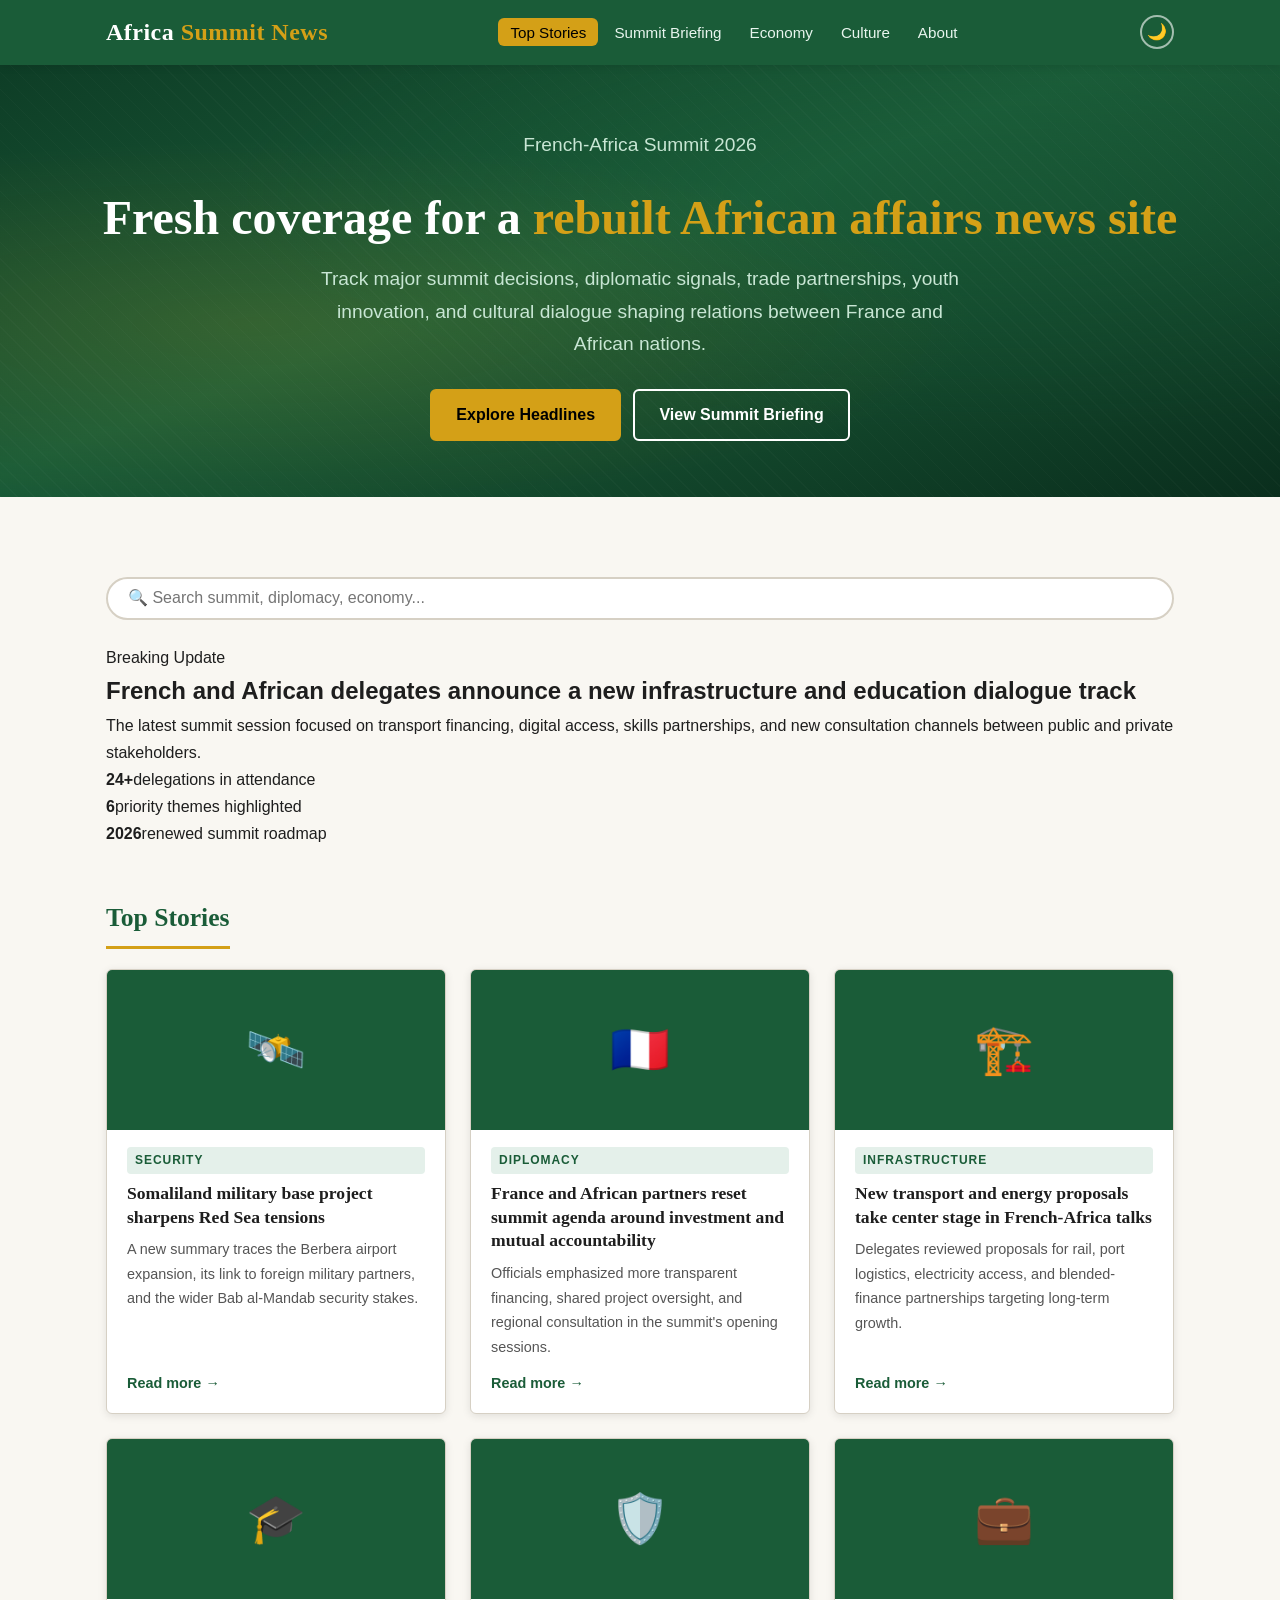
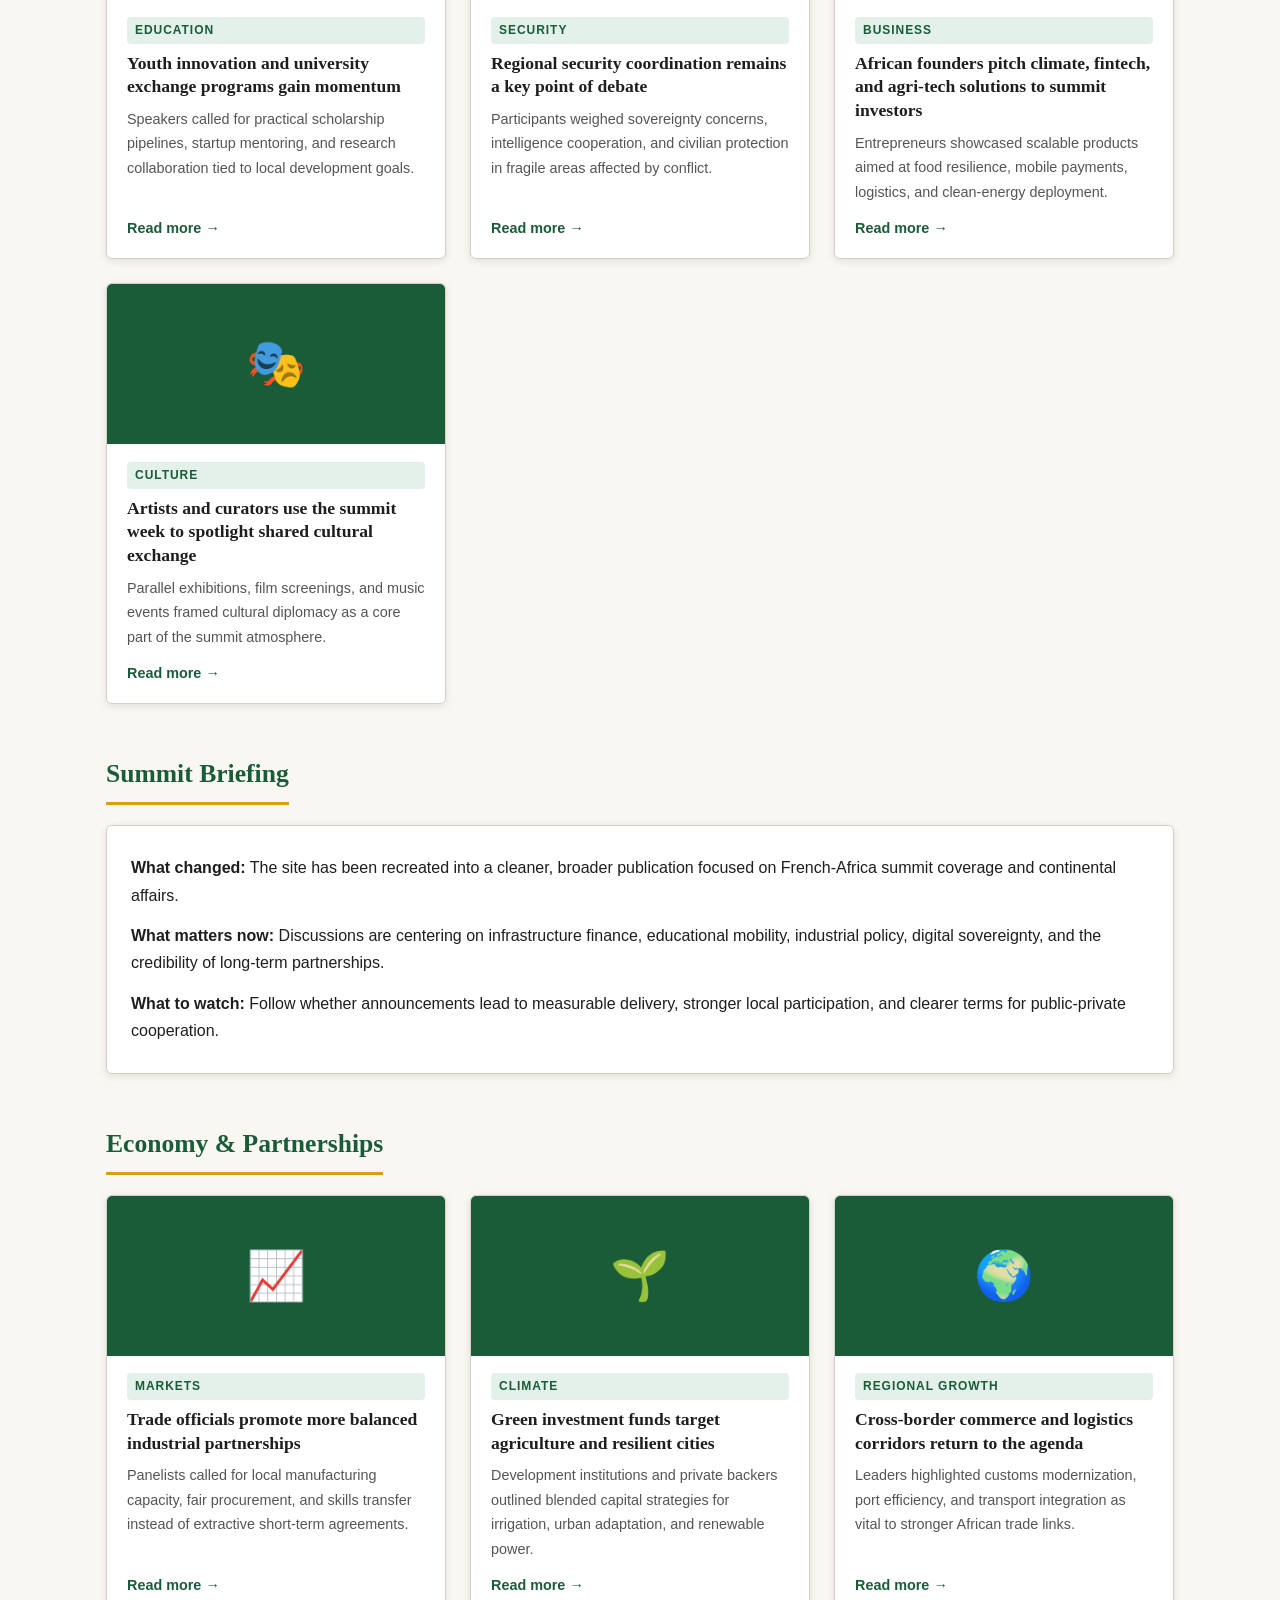
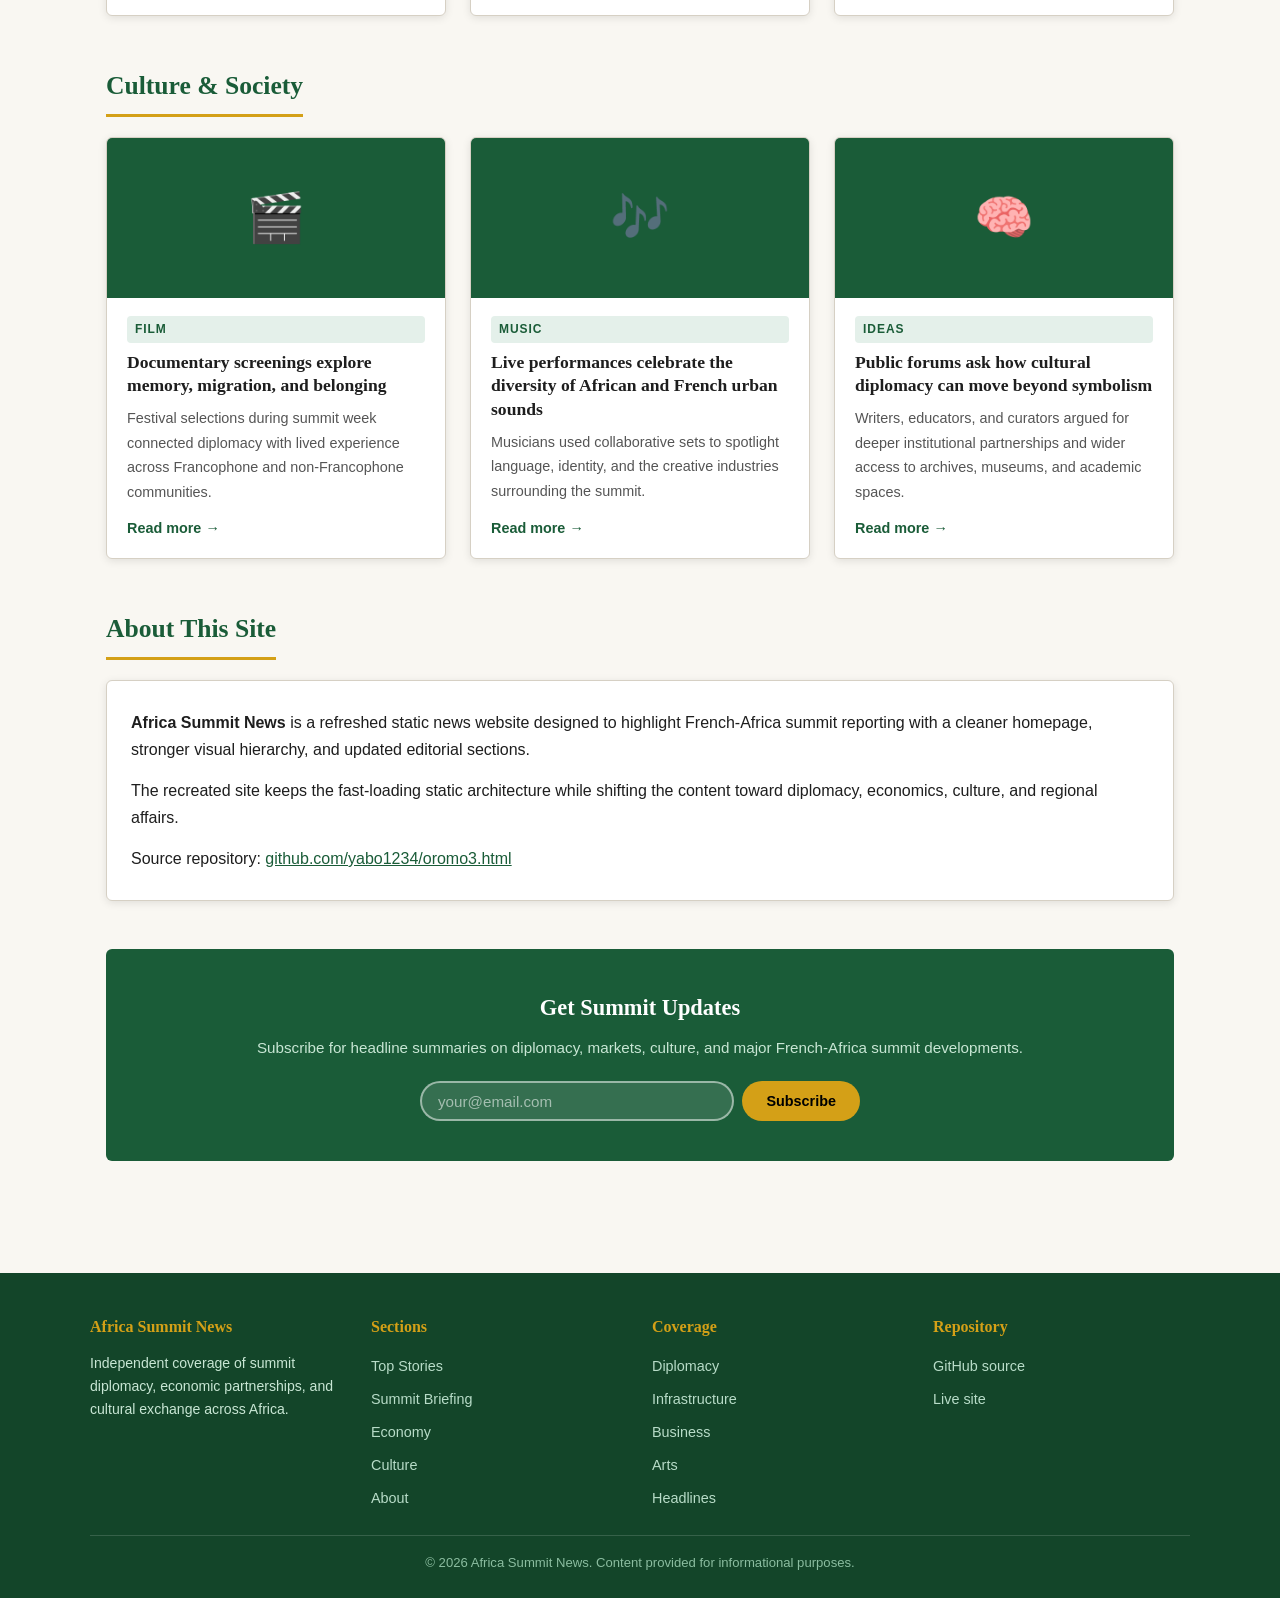
==== commit 1ba812c9: "Update index.html homepage content" ====
--- a/index.html
+++ b/index.html
@@ -237,7 +237,7 @@
     <section id="about" aria-labelledby="about-heading">
       <h2 class="section-title" id="about-heading">About This Site</h2>
       <div class="about-section">
-        <p><strong>Africa Summit News</strong> is a refreshed static news website designed to highlight French-Africa summit reporting with a cleaner homepage, stronger visual hierarchy, and updated editorial focus.</p>
+        <p><strong>Africa Summit News</strong> is a refreshed static news website designed to highlight French-Africa summit reporting with a cleaner homepage, stronger visual hierarchy, and updated editorial sections.</p>
         <p>The recreated site keeps the fast-loading static architecture while shifting the content toward diplomacy, economics, culture, and regional affairs.</p>
         <p>Source repository: <a href="https://github.com/yabo1234/oromo3.html" rel="noopener noreferrer">github.com/yabo1234/oromo3.html</a></p>
       </div>
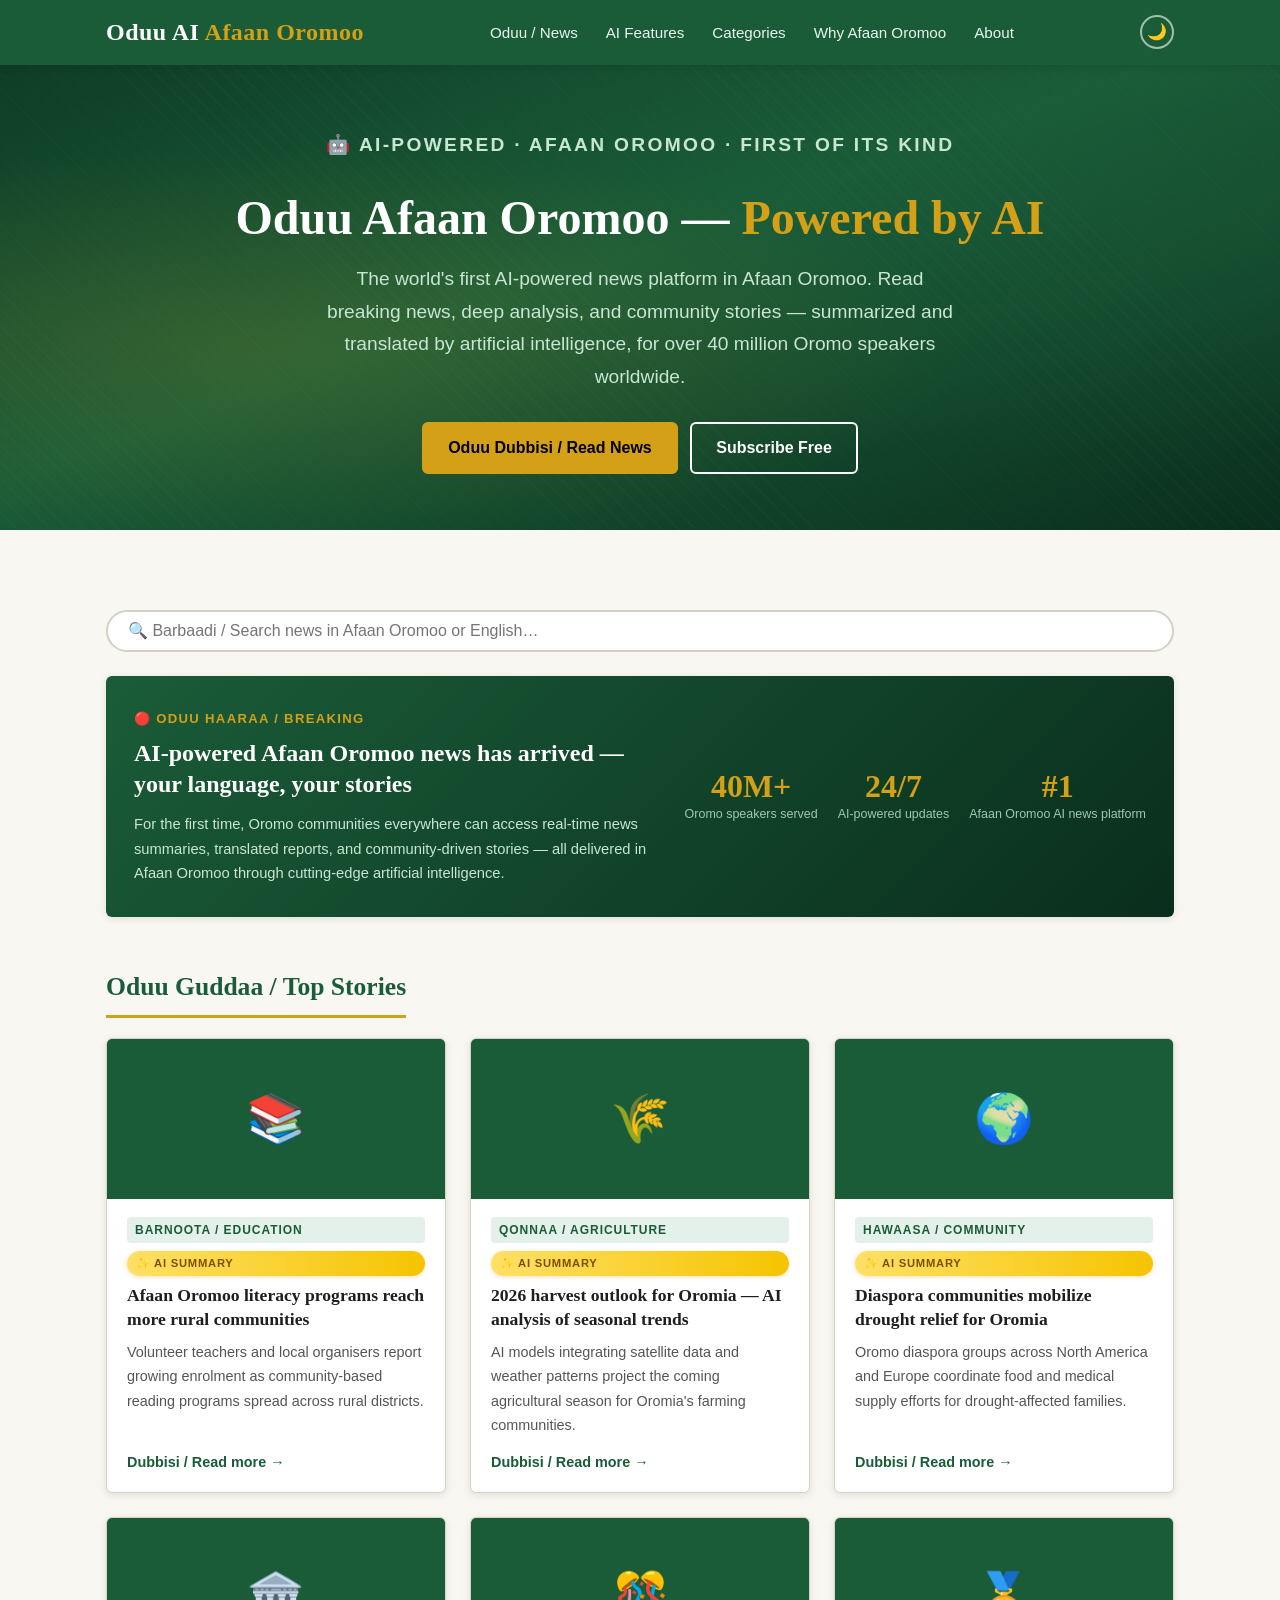
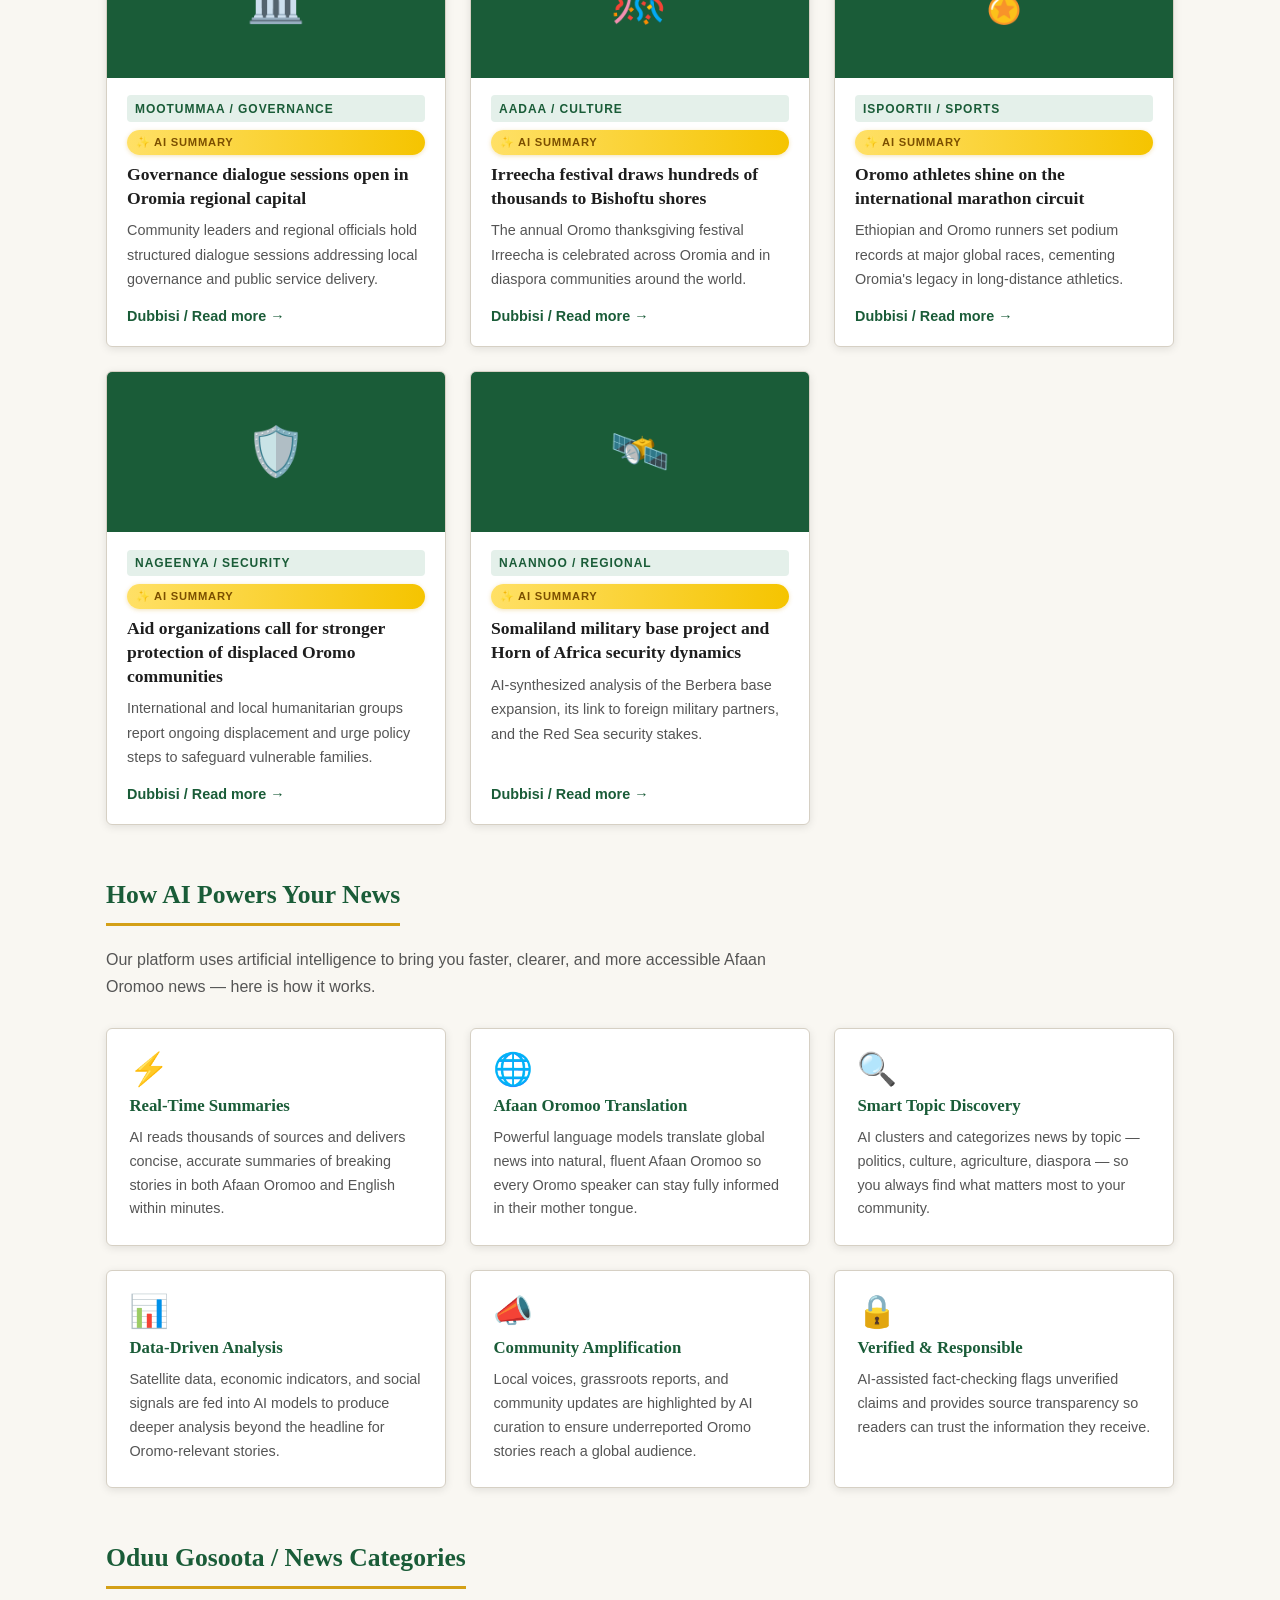
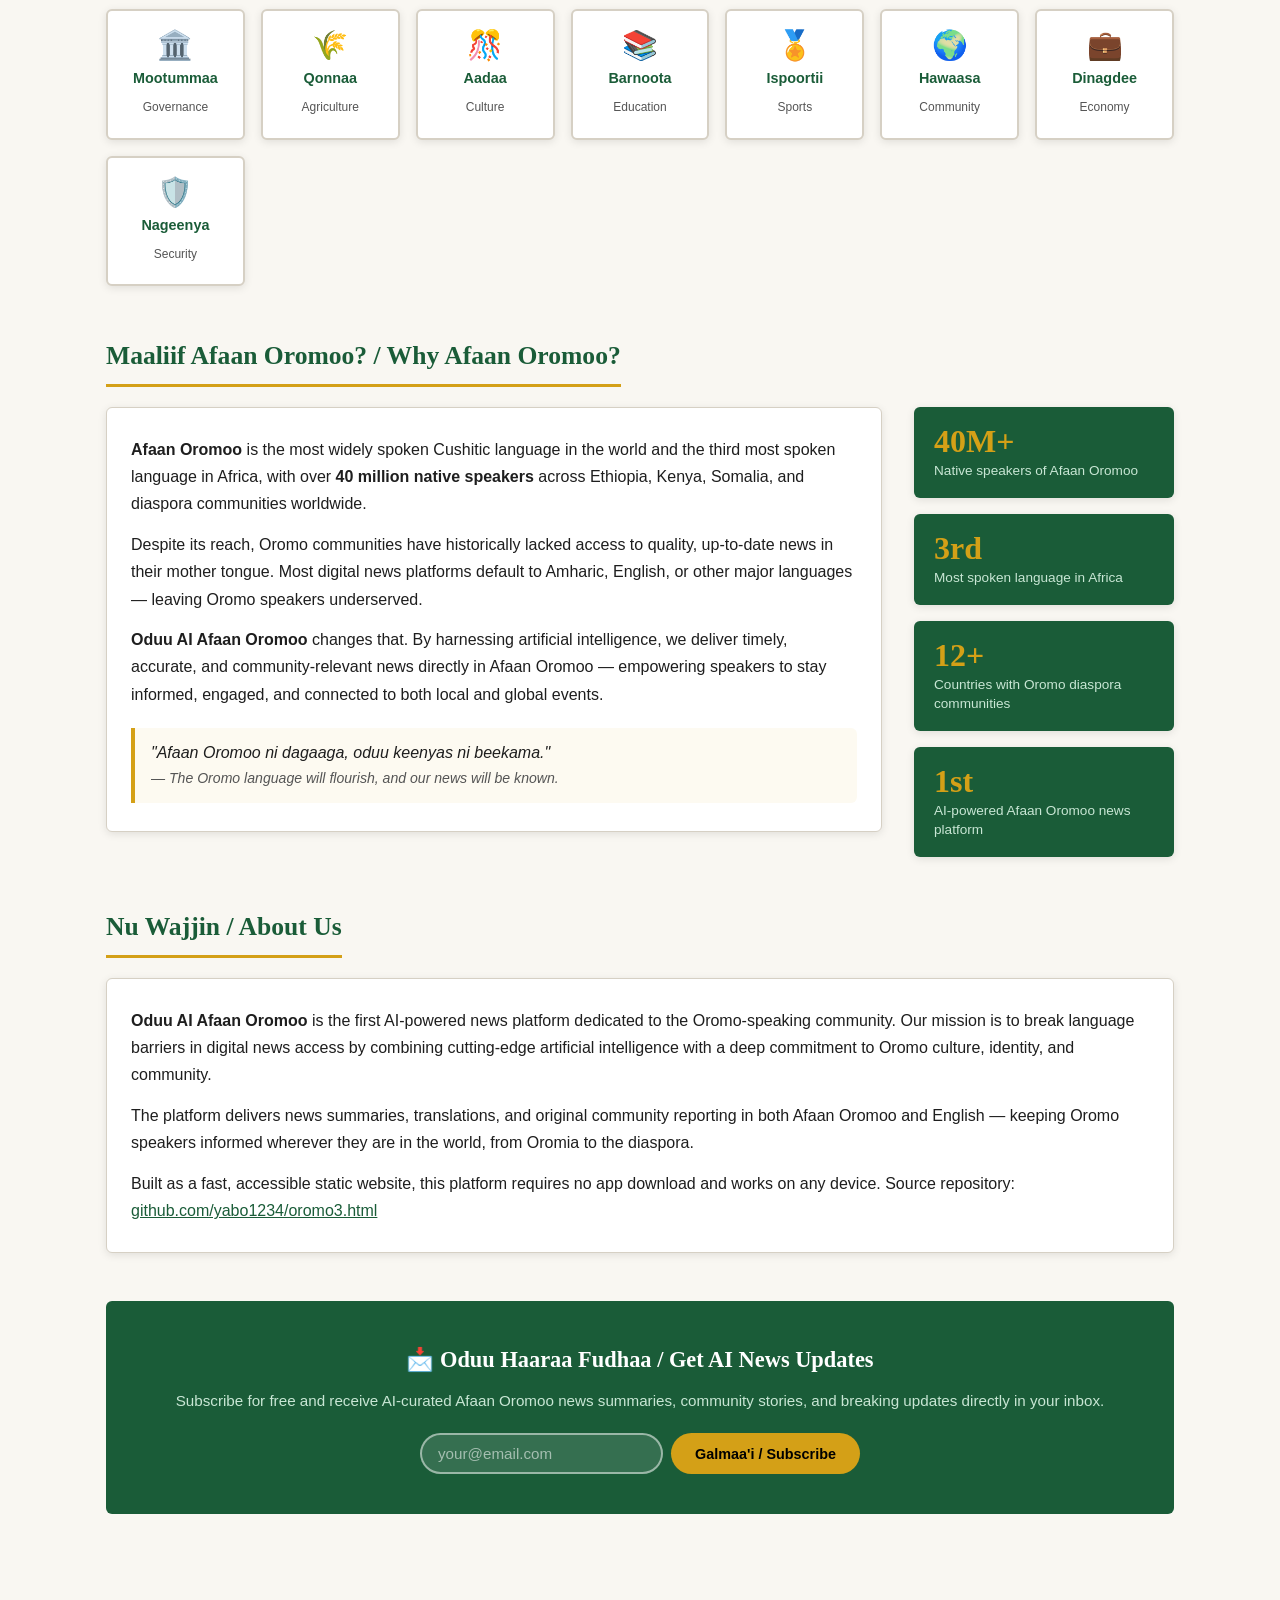
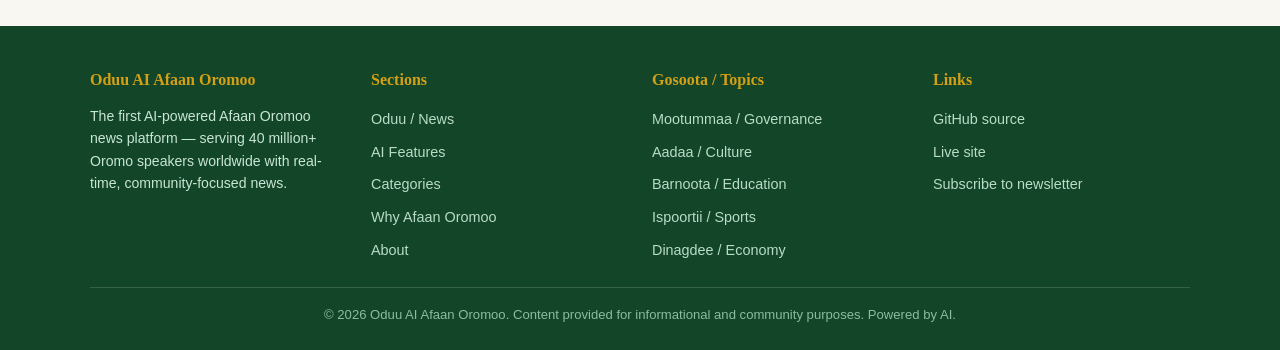
==== commit 049298b9: "Redesign as first Afan Oromo AI News platform (Oduu AI Afaan Oromoo)" ====
--- a/index.html
+++ b/index.html
@@ -3,28 +3,29 @@
 <head>
   <meta charset="UTF-8" />
   <meta name="viewport" content="width=device-width, initial-scale=1.0" />
-  <title>Africa Summit News | French & African Affairs</title>
-  <meta name="description" content="A modern news site covering French-Africa summit developments, diplomacy, business, security, and culture across the continent." />
+  <title>Oduu AI Afaan Oromoo | First Afan Oromo AI News Platform</title>
+  <meta name="description" content="The first AI-powered Afan Oromo news platform — delivering real-time summaries, community stories, and breaking news in Afaan Oromoo and English." />
 
   <meta property="og:type" content="website" />
-  <meta property="og:title" content="Africa Summit News" />
-  <meta property="og:description" content="French-Africa summit headlines, diplomacy analysis, business updates, and cultural stories." />
+  <meta property="og:title" content="Oduu AI Afaan Oromoo" />
+  <meta property="og:description" content="The first AI-powered Afan Oromo news platform. Real-time summaries and community stories in Afaan Oromoo and English." />
   <meta property="og:url" content="https://yabo1234.github.io/oromo3.html/" />
   <meta property="og:image" content="https://yabo1234.github.io/oromo3.html/og-image.png" />
 
   <meta name="twitter:card" content="summary_large_image" />
-  <meta name="twitter:title" content="Africa Summit News" />
-  <meta name="twitter:description" content="The latest coverage of French-Africa summit news and regional developments." />
+  <meta name="twitter:title" content="Oduu AI Afaan Oromoo" />
+  <meta name="twitter:description" content="The first AI-powered Afan Oromo news platform — stories in Afaan Oromoo and English." />
 
   <link rel="stylesheet" href="styles.css" />
 </head>
 <body>
   <a class="skip-link" href="#main-content">Skip to main content</a>
 
+  <!-- ==================== HEADER ==================== -->
   <header class="site-header" role="banner">
     <div class="header-inner">
-      <a class="site-logo" href="index.html" aria-label="Africa Summit News home">
-        Africa <span>Summit News</span>
+      <a class="site-logo" href="index.html" aria-label="Oduu AI Afaan Oromoo home">
+        Oduu AI <span>Afaan Oromoo</span>
       </a>
 
       <button id="btn-nav" class="nav-toggle" onclick="toggleNav()"
@@ -32,10 +33,10 @@
 
       <nav id="site-nav" class="site-nav" aria-label="Main navigation">
         <ul>
-          <li><a href="#top-stories" aria-current="page">Top Stories</a></li>
-          <li><a href="#summit">Summit Briefing</a></li>
-          <li><a href="#economy">Economy</a></li>
-          <li><a href="#culture">Culture</a></li>
+          <li><a href="#top-stories">Oduu / News</a></li>
+          <li><a href="#ai-features">AI Features</a></li>
+          <li><a href="#categories">Categories</a></li>
+          <li><a href="#why-oromo">Why Afaan Oromoo</a></li>
           <li><a href="#about">About</a></li>
         </ul>
       </nav>
@@ -47,251 +48,385 @@
     </div>
   </header>
 
+  <!-- ==================== HERO ==================== -->
   <section class="hero" aria-labelledby="hero-heading">
-    <div data-lang="en" style="display:block;">
-      <p class="hero-kicker">French-Africa Summit 2026</p>
-      <h1 id="hero-heading">Fresh coverage for a <span>rebuilt African affairs news site</span></h1>
-      <p>
-        Track major summit decisions, diplomatic signals, trade partnerships,
-        youth innovation, and cultural dialogue shaping relations between France
-        and African nations.
-      </p>
-      <a class="btn btn-primary" href="#top-stories">Explore Headlines</a>
-      <a class="btn btn-outline" href="#summit">View Summit Briefing</a>
-    </div>
+    <p class="hero-kicker">🤖 AI-Powered · Afaan Oromoo · First of Its Kind</p>
+    <h1 id="hero-heading">
+      Oduu Afaan Oromoo — <span>Powered by AI</span>
+    </h1>
+    <p>
+      The world's first AI-powered news platform in Afaan Oromoo. Read breaking
+      news, deep analysis, and community stories — summarized and translated by
+      artificial intelligence, for over 40 million Oromo speakers worldwide.
+    </p>
+    <a class="btn btn-primary" href="#top-stories">Oduu Dubbisi / Read News</a>
+    <a class="btn btn-outline" href="#newsletter-heading">Subscribe Free</a>
   </section>
 
+  <!-- ==================== MAIN ==================== -->
   <main id="main-content">
+
+    <!-- Search -->
     <div class="search-wrap" role="search">
       <label for="search-input" class="visually-hidden">Search articles</label>
       <input id="search-input" class="search-input" type="search" autocomplete="off"
-             placeholder="🔍 Search summit, diplomacy, economy..." aria-label="Search articles" />
+             placeholder="🔍 Barbaadi / Search news in Afaan Oromoo or English…"
+             aria-label="Search articles" />
     </div>
 
-    <section class="featured-panel" aria-label="Breaking update">
+    <!-- ── Breaking Banner ── -->
+    <section class="featured-panel" aria-label="Breaking news">
       <div class="featured-copy">
-        <p class="eyebrow">Breaking Update</p>
-        <h2>French and African delegates announce a new infrastructure and education dialogue track</h2>
+        <p class="eyebrow">🔴 Oduu Haaraa / Breaking</p>
+        <h2>AI-powered Afaan Oromoo news has arrived — your language, your stories</h2>
         <p>
-          The latest summit session focused on transport financing, digital access,
-          skills partnerships, and new consultation channels between public and private stakeholders.
+          For the first time, Oromo communities everywhere can access real-time news
+          summaries, translated reports, and community-driven stories — all delivered
+          in Afaan Oromoo through cutting-edge artificial intelligence.
         </p>
       </div>
-      <div class="featured-stats" aria-label="Key summit themes">
-        <div><strong>24+</strong><span>delegations in attendance</span></div>
-        <div><strong>6</strong><span>priority themes highlighted</span></div>
-        <div><strong>2026</strong><span>renewed summit roadmap</span></div>
-      </div>
-    </section>
-
+      <div class="featured-stats" aria-label="Platform highlights">
+        <div><strong>40M+</strong><span>Oromo speakers served</span></div>
+        <div><strong>24/7</strong><span>AI-powered updates</span></div>
+        <div><strong>#1</strong><span>Afaan Oromoo AI news platform</span></div>
+      </div>
+    </section>
+
+    <!-- ── Top Stories ── -->
     <section id="top-stories" aria-labelledby="top-stories-heading">
-      <h2 class="section-title" id="top-stories-heading">Top Stories</h2>
+      <h2 class="section-title" id="top-stories-heading">Oduu Guddaa / Top Stories</h2>
       <div class="cards-grid">
+
+        <article class="card">
+          <div class="card-img-wrap" aria-hidden="true"><span class="card-icon">📚</span></div>
+          <div class="card-body">
+            <span class="card-category">Barnoota / Education</span>
+            <span class="ai-badge">✨ AI Summary</span>
+            <h3 class="card-title">Afaan Oromoo literacy programs reach more rural communities</h3>
+            <p class="card-excerpt">Volunteer teachers and local organisers report growing enrolment as community-based reading programs spread across rural districts.</p>
+            <a class="card-link" href="articles/afaan-oromoo-literacy.html">Dubbisi / Read more</a>
+          </div>
+        </article>
+
+        <article class="card">
+          <div class="card-img-wrap" aria-hidden="true"><span class="card-icon">🌾</span></div>
+          <div class="card-body">
+            <span class="card-category">Qonnaa / Agriculture</span>
+            <span class="ai-badge">✨ AI Summary</span>
+            <h3 class="card-title">2026 harvest outlook for Oromia — AI analysis of seasonal trends</h3>
+            <p class="card-excerpt">AI models integrating satellite data and weather patterns project the coming agricultural season for Oromia's farming communities.</p>
+            <a class="card-link" href="articles/agriculture-2026.html">Dubbisi / Read more</a>
+          </div>
+        </article>
+
+        <article class="card">
+          <div class="card-img-wrap" aria-hidden="true"><span class="card-icon">🌍</span></div>
+          <div class="card-body">
+            <span class="card-category">Hawaasa / Community</span>
+            <span class="ai-badge">✨ AI Summary</span>
+            <h3 class="card-title">Diaspora communities mobilize drought relief for Oromia</h3>
+            <p class="card-excerpt">Oromo diaspora groups across North America and Europe coordinate food and medical supply efforts for drought-affected families.</p>
+            <a class="card-link" href="articles/diaspora-drought-support.html">Dubbisi / Read more</a>
+          </div>
+        </article>
+
+        <article class="card">
+          <div class="card-img-wrap" aria-hidden="true"><span class="card-icon">🏛️</span></div>
+          <div class="card-body">
+            <span class="card-category">Mootummaa / Governance</span>
+            <span class="ai-badge">✨ AI Summary</span>
+            <h3 class="card-title">Governance dialogue sessions open in Oromia regional capital</h3>
+            <p class="card-excerpt">Community leaders and regional officials hold structured dialogue sessions addressing local governance and public service delivery.</p>
+            <a class="card-link" href="articles/governance-dialogue.html">Dubbisi / Read more</a>
+          </div>
+        </article>
+
+        <article class="card">
+          <div class="card-img-wrap" aria-hidden="true"><span class="card-icon">🎊</span></div>
+          <div class="card-body">
+            <span class="card-category">Aadaa / Culture</span>
+            <span class="ai-badge">✨ AI Summary</span>
+            <h3 class="card-title">Irreecha festival draws hundreds of thousands to Bishoftu shores</h3>
+            <p class="card-excerpt">The annual Oromo thanksgiving festival Irreecha is celebrated across Oromia and in diaspora communities around the world.</p>
+            <a class="card-link" href="articles/irreecha-festival.html">Dubbisi / Read more</a>
+          </div>
+        </article>
+
+        <article class="card">
+          <div class="card-img-wrap" aria-hidden="true"><span class="card-icon">🏅</span></div>
+          <div class="card-body">
+            <span class="card-category">Ispoortii / Sports</span>
+            <span class="ai-badge">✨ AI Summary</span>
+            <h3 class="card-title">Oromo athletes shine on the international marathon circuit</h3>
+            <p class="card-excerpt">Ethiopian and Oromo runners set podium records at major global races, cementing Oromia's legacy in long-distance athletics.</p>
+            <a class="card-link" href="articles/oromo-athletes-international-races.html">Dubbisi / Read more</a>
+          </div>
+        </article>
+
+        <article class="card">
+          <div class="card-img-wrap" aria-hidden="true"><span class="card-icon">🛡️</span></div>
+          <div class="card-body">
+            <span class="card-category">Nageenya / Security</span>
+            <span class="ai-badge">✨ AI Summary</span>
+            <h3 class="card-title">Aid organizations call for stronger protection of displaced Oromo communities</h3>
+            <p class="card-excerpt">International and local humanitarian groups report ongoing displacement and urge policy steps to safeguard vulnerable families.</p>
+            <a class="card-link" href="articles/protection-for-displaced-communities.html">Dubbisi / Read more</a>
+          </div>
+        </article>
+
         <article class="card">
           <div class="card-img-wrap" aria-hidden="true"><span class="card-icon">🛰️</span></div>
           <div class="card-body">
-            <span class="card-category">Security</span>
-            <h3 class="card-title">Somaliland military base project sharpens Red Sea tensions</h3>
-            <p class="card-excerpt">A new summary traces the Berbera airport expansion, its link to foreign military partners, and the wider Bab al-Mandab security stakes.</p>
-            <a class="card-link" href="articles/somaliland-military-base.html">Read more</a>
-          </div>
-        </article>
-
-        <article class="card">
-          <div class="card-img-wrap" aria-hidden="true"><span class="card-icon">🇫🇷</span></div>
-          <div class="card-body">
-            <span class="card-category">Diplomacy</span>
-            <h3 class="card-title">France and African partners reset summit agenda around investment and mutual accountability</h3>
-            <p class="card-excerpt">Officials emphasized more transparent financing, shared project oversight, and regional consultation in the summit's opening sessions.</p>
-            <a class="card-link" href="#summit">Read more</a>
-          </div>
-        </article>
-
-        <article class="card">
-          <div class="card-img-wrap" aria-hidden="true"><span class="card-icon">🏗️</span></div>
-          <div class="card-body">
-            <span class="card-category">Infrastructure</span>
-            <h3 class="card-title">New transport and energy proposals take center stage in French-Africa talks</h3>
-            <p class="card-excerpt">Delegates reviewed proposals for rail, port logistics, electricity access, and blended-finance partnerships targeting long-term growth.</p>
-            <a class="card-link" href="#economy">Read more</a>
-          </div>
-        </article>
-
-        <article class="card">
-          <div class="card-img-wrap" aria-hidden="true"><span class="card-icon">🎓</span></div>
-          <div class="card-body">
-            <span class="card-category">Education</span>
-            <h3 class="card-title">Youth innovation and university exchange programs gain momentum</h3>
-            <p class="card-excerpt">Speakers called for practical scholarship pipelines, startup mentoring, and research collaboration tied to local development goals.</p>
-            <a class="card-link" href="#summit">Read more</a>
-          </div>
-        </article>
-
-        <article class="card">
-          <div class="card-img-wrap" aria-hidden="true"><span class="card-icon">🛡️</span></div>
-          <div class="card-body">
-            <span class="card-category">Security</span>
-            <h3 class="card-title">Regional security coordination remains a key point of debate</h3>
-            <p class="card-excerpt">Participants weighed sovereignty concerns, intelligence cooperation, and civilian protection in fragile areas affected by conflict.</p>
-            <a class="card-link" href="#summit">Read more</a>
-          </div>
-        </article>
-
-        <article class="card">
-          <div class="card-img-wrap" aria-hidden="true"><span class="card-icon">💼</span></div>
-          <div class="card-body">
-            <span class="card-category">Business</span>
-            <h3 class="card-title">African founders pitch climate, fintech, and agri-tech solutions to summit investors</h3>
-            <p class="card-excerpt">Entrepreneurs showcased scalable products aimed at food resilience, mobile payments, logistics, and clean-energy deployment.</p>
-            <a class="card-link" href="#economy">Read more</a>
-          </div>
-        </article>
-
-        <article class="card">
-          <div class="card-img-wrap" aria-hidden="true"><span class="card-icon">🎭</span></div>
-          <div class="card-body">
-            <span class="card-category">Culture</span>
-            <h3 class="card-title">Artists and curators use the summit week to spotlight shared cultural exchange</h3>
-            <p class="card-excerpt">Parallel exhibitions, film screenings, and music events framed cultural diplomacy as a core part of the summit atmosphere.</p>
-            <a class="card-link" href="#culture">Read more</a>
-          </div>
-        </article>
-      </div>
-    </section>
-
-    <section id="summit" aria-labelledby="summit-heading">
-      <h2 class="section-title" id="summit-heading">Summit Briefing</h2>
+            <span class="card-category">Naannoo / Regional</span>
+            <span class="ai-badge">✨ AI Summary</span>
+            <h3 class="card-title">Somaliland military base project and Horn of Africa security dynamics</h3>
+            <p class="card-excerpt">AI-synthesized analysis of the Berbera base expansion, its link to foreign military partners, and the Red Sea security stakes.</p>
+            <a class="card-link" href="articles/somaliland-military-base.html">Dubbisi / Read more</a>
+          </div>
+        </article>
+
+      </div>
+    </section>
+
+    <!-- ── AI Features ── -->
+    <section id="ai-features" aria-labelledby="ai-heading">
+      <h2 class="section-title" id="ai-heading">How AI Powers Your News</h2>
+      <p class="section-intro">
+        Our platform uses artificial intelligence to bring you faster, clearer, and more
+        accessible Afaan Oromoo news — here is how it works.
+      </p>
+      <div class="ai-features-grid">
+
+        <div class="ai-feature-card">
+          <div class="ai-feature-icon" aria-hidden="true">⚡</div>
+          <h3>Real-Time Summaries</h3>
+          <p>
+            AI reads thousands of sources and delivers concise, accurate summaries of
+            breaking stories in both Afaan Oromoo and English within minutes.
+          </p>
+        </div>
+
+        <div class="ai-feature-card">
+          <div class="ai-feature-icon" aria-hidden="true">🌐</div>
+          <h3>Afaan Oromoo Translation</h3>
+          <p>
+            Powerful language models translate global news into natural, fluent Afaan Oromoo
+            so every Oromo speaker can stay fully informed in their mother tongue.
+          </p>
+        </div>
+
+        <div class="ai-feature-card">
+          <div class="ai-feature-icon" aria-hidden="true">🔍</div>
+          <h3>Smart Topic Discovery</h3>
+          <p>
+            AI clusters and categorizes news by topic — politics, culture, agriculture,
+            diaspora — so you always find what matters most to your community.
+          </p>
+        </div>
+
+        <div class="ai-feature-card">
+          <div class="ai-feature-icon" aria-hidden="true">📊</div>
+          <h3>Data-Driven Analysis</h3>
+          <p>
+            Satellite data, economic indicators, and social signals are fed into AI models
+            to produce deeper analysis beyond the headline for Oromo-relevant stories.
+          </p>
+        </div>
+
+        <div class="ai-feature-card">
+          <div class="ai-feature-icon" aria-hidden="true">📣</div>
+          <h3>Community Amplification</h3>
+          <p>
+            Local voices, grassroots reports, and community updates are highlighted
+            by AI curation to ensure underreported Oromo stories reach a global audience.
+          </p>
+        </div>
+
+        <div class="ai-feature-card">
+          <div class="ai-feature-icon" aria-hidden="true">🔒</div>
+          <h3>Verified &amp; Responsible</h3>
+          <p>
+            AI-assisted fact-checking flags unverified claims and provides source
+            transparency so readers can trust the information they receive.
+          </p>
+        </div>
+
+      </div>
+    </section>
+
+    <!-- ── News Categories ── -->
+    <section id="categories" aria-labelledby="categories-heading">
+      <h2 class="section-title" id="categories-heading">Oduu Gosoota / News Categories</h2>
+      <div class="categories-grid">
+        <a class="category-tile" href="#top-stories">
+          <span aria-hidden="true">🏛️</span>
+          <strong>Mootummaa</strong>
+          <em>Governance</em>
+        </a>
+        <a class="category-tile" href="#top-stories">
+          <span aria-hidden="true">🌾</span>
+          <strong>Qonnaa</strong>
+          <em>Agriculture</em>
+        </a>
+        <a class="category-tile" href="#top-stories">
+          <span aria-hidden="true">🎊</span>
+          <strong>Aadaa</strong>
+          <em>Culture</em>
+        </a>
+        <a class="category-tile" href="#top-stories">
+          <span aria-hidden="true">📚</span>
+          <strong>Barnoota</strong>
+          <em>Education</em>
+        </a>
+        <a class="category-tile" href="#top-stories">
+          <span aria-hidden="true">🏅</span>
+          <strong>Ispoortii</strong>
+          <em>Sports</em>
+        </a>
+        <a class="category-tile" href="#top-stories">
+          <span aria-hidden="true">🌍</span>
+          <strong>Hawaasa</strong>
+          <em>Community</em>
+        </a>
+        <a class="category-tile" href="#top-stories">
+          <span aria-hidden="true">💼</span>
+          <strong>Dinagdee</strong>
+          <em>Economy</em>
+        </a>
+        <a class="category-tile" href="#top-stories">
+          <span aria-hidden="true">🛡️</span>
+          <strong>Nageenya</strong>
+          <em>Security</em>
+        </a>
+      </div>
+    </section>
+
+    <!-- ── Why Afaan Oromoo ── -->
+    <section id="why-oromo" aria-labelledby="why-oromo-heading">
+      <h2 class="section-title" id="why-oromo-heading">Maaliif Afaan Oromoo? / Why Afaan Oromoo?</h2>
+      <div class="community-section">
+        <div class="community-text">
+          <p>
+            <strong>Afaan Oromoo</strong> is the most widely spoken Cushitic language in the world
+            and the third most spoken language in Africa, with over <strong>40 million native speakers</strong>
+            across Ethiopia, Kenya, Somalia, and diaspora communities worldwide.
+          </p>
+          <p>
+            Despite its reach, Oromo communities have historically lacked access to quality,
+            up-to-date news in their mother tongue. Most digital news platforms default to
+            Amharic, English, or other major languages — leaving Oromo speakers underserved.
+          </p>
+          <p>
+            <strong>Oduu AI Afaan Oromoo</strong> changes that. By harnessing artificial intelligence,
+            we deliver timely, accurate, and community-relevant news directly in Afaan Oromoo —
+            empowering speakers to stay informed, engaged, and connected to both local and
+            global events.
+          </p>
+          <blockquote class="community-quote">
+            "Afaan Oromoo ni dagaaga, oduu keenyas ni beekama."<br />
+            <cite>— <em>The Oromo language will flourish, and our news will be known.</em></cite>
+          </blockquote>
+        </div>
+        <div class="community-stats">
+          <div class="stat-card">
+            <strong>40M+</strong>
+            <span>Native speakers of Afaan Oromoo</span>
+          </div>
+          <div class="stat-card">
+            <strong>3rd</strong>
+            <span>Most spoken language in Africa</span>
+          </div>
+          <div class="stat-card">
+            <strong>12+</strong>
+            <span>Countries with Oromo diaspora communities</span>
+          </div>
+          <div class="stat-card">
+            <strong>1st</strong>
+            <span>AI-powered Afaan Oromoo news platform</span>
+          </div>
+        </div>
+      </div>
+    </section>
+
+    <!-- ── About ── -->
+    <section id="about" aria-labelledby="about-heading">
+      <h2 class="section-title" id="about-heading">Nu Wajjin / About Us</h2>
       <div class="about-section">
-        <p><strong>What changed:</strong> The site has been recreated into a cleaner, broader publication focused on French-Africa summit coverage and continental affairs.</p>
-        <p><strong>What matters now:</strong> Discussions are centering on infrastructure finance, educational mobility, industrial policy, digital sovereignty, and the credibility of long-term partnerships.</p>
-        <p><strong>What to watch:</strong> Follow whether announcements lead to measurable delivery, stronger local participation, and clearer terms for public-private cooperation.</p>
-      </div>
-    </section>
-
-    <section id="economy" aria-labelledby="economy-heading">
-      <h2 class="section-title" id="economy-heading">Economy & Partnerships</h2>
-      <div class="cards-grid">
-        <article class="card">
-          <div class="card-img-wrap" aria-hidden="true"><span class="card-icon">📈</span></div>
-          <div class="card-body">
-            <span class="card-category">Markets</span>
-            <h3 class="card-title">Trade officials promote more balanced industrial partnerships</h3>
-            <p class="card-excerpt">Panelists called for local manufacturing capacity, fair procurement, and skills transfer instead of extractive short-term agreements.</p>
-            <a class="card-link" href="#economy">Read more</a>
-          </div>
-        </article>
-        <article class="card">
-          <div class="card-img-wrap" aria-hidden="true"><span class="card-icon">🌱</span></div>
-          <div class="card-body">
-            <span class="card-category">Climate</span>
-            <h3 class="card-title">Green investment funds target agriculture and resilient cities</h3>
-            <p class="card-excerpt">Development institutions and private backers outlined blended capital strategies for irrigation, urban adaptation, and renewable power.</p>
-            <a class="card-link" href="#economy">Read more</a>
-          </div>
-        </article>
-        <article class="card">
-          <div class="card-img-wrap" aria-hidden="true"><span class="card-icon">🌍</span></div>
-          <div class="card-body">
-            <span class="card-category">Regional Growth</span>
-            <h3 class="card-title">Cross-border commerce and logistics corridors return to the agenda</h3>
-            <p class="card-excerpt">Leaders highlighted customs modernization, port efficiency, and transport integration as vital to stronger African trade links.</p>
-            <a class="card-link" href="#economy">Read more</a>
-          </div>
-        </article>
-      </div>
-    </section>
-
-    <section id="culture" aria-labelledby="culture-heading">
-      <h2 class="section-title" id="culture-heading">Culture & Society</h2>
-      <div class="cards-grid">
-        <article class="card">
-          <div class="card-img-wrap" aria-hidden="true"><span class="card-icon">🎬</span></div>
-          <div class="card-body">
-            <span class="card-category">Film</span>
-            <h3 class="card-title">Documentary screenings explore memory, migration, and belonging</h3>
-            <p class="card-excerpt">Festival selections during summit week connected diplomacy with lived experience across Francophone and non-Francophone communities.</p>
-            <a class="card-link" href="#culture">Read more</a>
-          </div>
-        </article>
-        <article class="card">
-          <div class="card-img-wrap" aria-hidden="true"><span class="card-icon">🎶</span></div>
-          <div class="card-body">
-            <span class="card-category">Music</span>
-            <h3 class="card-title">Live performances celebrate the diversity of African and French urban sounds</h3>
-            <p class="card-excerpt">Musicians used collaborative sets to spotlight language, identity, and the creative industries surrounding the summit.</p>
-            <a class="card-link" href="#culture">Read more</a>
-          </div>
-        </article>
-        <article class="card">
-          <div class="card-img-wrap" aria-hidden="true"><span class="card-icon">🧠</span></div>
-          <div class="card-body">
-            <span class="card-category">Ideas</span>
-            <h3 class="card-title">Public forums ask how cultural diplomacy can move beyond symbolism</h3>
-            <p class="card-excerpt">Writers, educators, and curators argued for deeper institutional partnerships and wider access to archives, museums, and academic spaces.</p>
-            <a class="card-link" href="#culture">Read more</a>
-          </div>
-        </article>
-      </div>
-    </section>
-
-    <section id="about" aria-labelledby="about-heading">
-      <h2 class="section-title" id="about-heading">About This Site</h2>
-      <div class="about-section">
-        <p><strong>Africa Summit News</strong> is a refreshed static news website designed to highlight French-Africa summit reporting with a cleaner homepage, stronger visual hierarchy, and updated editorial sections.</p>
-        <p>The recreated site keeps the fast-loading static architecture while shifting the content toward diplomacy, economics, culture, and regional affairs.</p>
-        <p>Source repository: <a href="https://github.com/yabo1234/oromo3.html" rel="noopener noreferrer">github.com/yabo1234/oromo3.html</a></p>
-      </div>
-    </section>
-
+        <p>
+          <strong>Oduu AI Afaan Oromoo</strong> is the first AI-powered news platform
+          dedicated to the Oromo-speaking community. Our mission is to break language
+          barriers in digital news access by combining cutting-edge artificial intelligence
+          with a deep commitment to Oromo culture, identity, and community.
+        </p>
+        <p>
+          The platform delivers news summaries, translations, and original community
+          reporting in both Afaan Oromoo and English — keeping Oromo speakers informed
+          wherever they are in the world, from Oromia to the diaspora.
+        </p>
+        <p>
+          Built as a fast, accessible static website, this platform requires no app
+          download and works on any device. Source repository:
+          <a href="https://github.com/yabo1234/oromo3.html" rel="noopener noreferrer">github.com/yabo1234/oromo3.html</a>
+        </p>
+      </div>
+    </section>
+
+    <!-- ── Newsletter ── -->
     <section class="newsletter-section" aria-labelledby="newsletter-heading">
-      <h2 id="newsletter-heading">Get Summit Updates</h2>
-      <p>Subscribe for headline summaries on diplomacy, markets, culture, and major French-Africa summit developments.</p>
+      <h2 id="newsletter-heading">📩 Oduu Haaraa Fudhaa / Get AI News Updates</h2>
+      <p>
+        Subscribe for free and receive AI-curated Afaan Oromoo news summaries,
+        community stories, and breaking updates directly in your inbox.
+      </p>
       <form id="newsletter-form" class="newsletter-form" novalidate>
         <input class="newsletter-input" type="email" name="email"
                placeholder="your@email.com" autocomplete="email" required
                aria-label="Email address" />
-        <button type="submit" class="newsletter-submit">Subscribe</button>
+        <button type="submit" class="newsletter-submit">Galmaa'i / Subscribe</button>
       </form>
       <p id="newsletter-msg" class="newsletter-msg" hidden></p>
     </section>
+
   </main>
 
+  <!-- ==================== FOOTER ==================== -->
   <footer class="site-footer" role="contentinfo">
     <div class="footer-inner">
       <div class="footer-col">
-        <h2>Africa Summit News</h2>
-        <p>Independent coverage of summit diplomacy, economic partnerships, and cultural exchange across Africa.</p>
+        <h2>Oduu AI Afaan Oromoo</h2>
+        <p>The first AI-powered Afaan Oromoo news platform — serving 40 million+ Oromo speakers worldwide with real-time, community-focused news.</p>
       </div>
       <div class="footer-col">
         <h2>Sections</h2>
         <ul>
-          <li><a href="#top-stories">Top Stories</a></li>
-          <li><a href="#summit">Summit Briefing</a></li>
-          <li><a href="#economy">Economy</a></li>
-          <li><a href="#culture">Culture</a></li>
+          <li><a href="#top-stories">Oduu / News</a></li>
+          <li><a href="#ai-features">AI Features</a></li>
+          <li><a href="#categories">Categories</a></li>
+          <li><a href="#why-oromo">Why Afaan Oromoo</a></li>
           <li><a href="#about">About</a></li>
         </ul>
       </div>
       <div class="footer-col">
-        <h2>Coverage</h2>
+        <h2>Gosoota / Topics</h2>
         <ul>
-          <li><a href="#summit">Diplomacy</a></li>
-          <li><a href="#economy">Infrastructure</a></li>
-          <li><a href="#economy">Business</a></li>
-          <li><a href="#culture">Arts</a></li>
-          <li><a href="#top-stories">Headlines</a></li>
+          <li><a href="#top-stories">Mootummaa / Governance</a></li>
+          <li><a href="#top-stories">Aadaa / Culture</a></li>
+          <li><a href="#top-stories">Barnoota / Education</a></li>
+          <li><a href="#top-stories">Ispoortii / Sports</a></li>
+          <li><a href="#top-stories">Dinagdee / Economy</a></li>
         </ul>
       </div>
       <div class="footer-col">
-        <h2>Repository</h2>
+        <h2>Links</h2>
         <ul>
           <li><a href="https://github.com/yabo1234/oromo3.html" rel="noopener noreferrer">GitHub source</a></li>
           <li><a href="https://yabo1234.github.io/oromo3.html/" rel="noopener noreferrer">Live site</a></li>
+          <li><a href="#newsletter-heading">Subscribe to newsletter</a></li>
         </ul>
       </div>
     </div>
     <div class="footer-bottom">
-      <p>&copy; <span id="year"></span> Africa Summit News. Content provided for informational purposes.</p>
+      <p>&copy; <span id="year"></span> Oduu AI Afaan Oromoo. Content provided for informational and community purposes. Powered by AI.</p>
     </div>
   </footer>
 
--- a/styles.css
+++ b/styles.css
@@ -1,5 +1,5 @@
 /* ============================================================
-   Oromo News & Views – Shared Stylesheet
+   Oduu AI Afaan Oromoo – Shared Stylesheet
    Mobile-first, accessible, no external dependencies
    ============================================================ */
 
@@ -821,7 +821,282 @@
   margin-bottom: 0;
 }
 
-/* ---------- Responsive ---------- */
+/* ---------- Hero kicker / eyebrow ---------- */
+.hero-kicker {
+  font-size: 0.9rem;
+  font-weight: 700;
+  text-transform: uppercase;
+  letter-spacing: 0.12em;
+  color: var(--color-accent);
+  margin-bottom: 1rem;
+}
+
+/* ---------- Featured Panel ---------- */
+.featured-panel {
+  background: linear-gradient(135deg, var(--color-primary) 0%, #0a2e1d 100%);
+  color: #fff;
+  border-radius: var(--radius);
+  padding: 2rem 1.75rem;
+  display: flex;
+  flex-wrap: wrap;
+  gap: 2rem;
+  align-items: center;
+  margin-bottom: 3rem;
+  box-shadow: var(--shadow);
+}
+
+.featured-copy {
+  flex: 1 1 280px;
+}
+
+.featured-copy .eyebrow {
+  font-size: 0.82rem;
+  font-weight: 700;
+  text-transform: uppercase;
+  letter-spacing: 0.1em;
+  color: var(--color-accent);
+  margin-bottom: 0.5rem;
+}
+
+.featured-copy h2 {
+  font-family: var(--font-heading);
+  font-size: clamp(1.1rem, 2.5vw, 1.5rem);
+  line-height: 1.3;
+  margin-bottom: 0.75rem;
+  color: #fff;
+}
+
+.featured-copy p {
+  font-size: 0.92rem;
+  color: #c8e6d4;
+  line-height: 1.65;
+}
+
+.featured-stats {
+  display: flex;
+  flex-wrap: wrap;
+  gap: 1.25rem;
+  flex-shrink: 0;
+}
+
+.featured-stats > div {
+  text-align: center;
+  min-width: 90px;
+}
+
+.featured-stats strong {
+  display: block;
+  font-family: var(--font-heading);
+  font-size: 2rem;
+  color: var(--color-accent);
+  line-height: 1;
+}
+
+.featured-stats span {
+  font-size: 0.78rem;
+  color: #a0c8b0;
+  line-height: 1.4;
+  display: block;
+  margin-top: 0.2rem;
+}
+
+/* ---------- AI Badge ---------- */
+.ai-badge {
+  display: inline-block;
+  font-size: 0.7rem;
+  font-weight: 700;
+  text-transform: uppercase;
+  letter-spacing: 0.07em;
+  color: #7b4f00;
+  background: linear-gradient(90deg, #ffe066, #f5c400);
+  padding: 0.18rem 0.55rem;
+  border-radius: 20px;
+  box-shadow: 0 1px 4px rgba(212, 160, 23, 0.3);
+}
+
+/* ---------- Section intro ---------- */
+.section-intro {
+  color: var(--color-text-muted);
+  font-size: 1rem;
+  max-width: 680px;
+  margin-bottom: 1.75rem;
+  line-height: 1.7;
+}
+
+/* ---------- AI Features Grid ---------- */
+.ai-features-grid {
+  display: grid;
+  grid-template-columns: repeat(auto-fill, minmax(280px, 1fr));
+  gap: var(--gap);
+}
+
+.ai-feature-card {
+  background: var(--color-surface);
+  border: 1px solid var(--color-border);
+  border-radius: var(--radius);
+  padding: 1.5rem 1.4rem;
+  box-shadow: var(--shadow);
+  transition: box-shadow var(--transition), transform var(--transition);
+  display: flex;
+  flex-direction: column;
+  gap: 0.6rem;
+}
+
+.ai-feature-card:hover {
+  box-shadow: 0 6px 18px rgba(0, 0, 0, 0.13);
+  transform: translateY(-2px);
+}
+
+.ai-feature-icon {
+  font-size: 2rem;
+  line-height: 1;
+}
+
+.ai-feature-card h3 {
+  font-family: var(--font-heading);
+  font-size: 1.05rem;
+  color: var(--color-primary);
+  line-height: 1.3;
+}
+
+.ai-feature-card p {
+  font-size: 0.9rem;
+  color: var(--color-text-muted);
+  line-height: 1.65;
+}
+
+html[data-theme="dark"] .ai-feature-card {
+  background: var(--color-surface);
+  border-color: var(--color-border);
+}
+
+/* ---------- Categories Grid ---------- */
+.categories-grid {
+  display: grid;
+  grid-template-columns: repeat(auto-fill, minmax(130px, 1fr));
+  gap: 1rem;
+}
+
+.category-tile {
+  display: flex;
+  flex-direction: column;
+  align-items: center;
+  justify-content: center;
+  gap: 0.4rem;
+  padding: 1.25rem 0.75rem;
+  background: var(--color-surface);
+  border: 2px solid var(--color-border);
+  border-radius: var(--radius);
+  text-decoration: none;
+  color: var(--color-text);
+  box-shadow: var(--shadow);
+  transition: border-color var(--transition), transform var(--transition), box-shadow var(--transition);
+  text-align: center;
+}
+
+.category-tile:hover,
+.category-tile:focus {
+  border-color: var(--color-primary);
+  transform: translateY(-2px);
+  box-shadow: 0 6px 16px rgba(0, 0, 0, 0.13);
+  color: var(--color-primary);
+}
+
+.category-tile span {
+  font-size: 1.8rem;
+  line-height: 1;
+}
+
+.category-tile strong {
+  font-size: 0.9rem;
+  font-weight: 700;
+  color: var(--color-primary);
+  display: block;
+}
+
+.category-tile em {
+  font-size: 0.75rem;
+  font-style: normal;
+  color: var(--color-text-muted);
+  display: block;
+}
+
+html[data-theme="dark"] .category-tile {
+  background: var(--color-surface);
+  border-color: var(--color-border);
+}
+
+/* ---------- Community / Why Oromo Section ---------- */
+.community-section {
+  display: flex;
+  flex-wrap: wrap;
+  gap: 2rem;
+  align-items: flex-start;
+}
+
+.community-text {
+  flex: 1 1 320px;
+  background: var(--color-surface);
+  border: 1px solid var(--color-border);
+  border-radius: var(--radius);
+  padding: 1.75rem 1.5rem;
+  box-shadow: var(--shadow);
+}
+
+.community-text p + p {
+  margin-top: 0.85rem;
+}
+
+.community-quote {
+  margin-top: 1.25rem;
+  border-left: 4px solid var(--color-accent);
+  padding: 0.75rem 1rem;
+  background: rgba(212, 160, 23, 0.06);
+  border-radius: 0 var(--radius) var(--radius) 0;
+  font-style: italic;
+  font-size: 1rem;
+  color: var(--color-text);
+  line-height: 1.6;
+}
+
+.community-quote cite {
+  font-style: normal;
+  font-size: 0.88rem;
+  color: var(--color-text-muted);
+}
+
+.community-stats {
+  flex: 0 1 260px;
+  display: flex;
+  flex-direction: column;
+  gap: 1rem;
+}
+
+.stat-card {
+  background: var(--color-primary);
+  border-radius: var(--radius);
+  padding: 1.1rem 1.25rem;
+  color: #fff;
+  box-shadow: var(--shadow);
+  display: flex;
+  flex-direction: column;
+  gap: 0.3rem;
+}
+
+.stat-card strong {
+  font-family: var(--font-heading);
+  font-size: 2rem;
+  color: var(--color-accent);
+  line-height: 1;
+}
+
+.stat-card span {
+  font-size: 0.85rem;
+  color: #c8e6d4;
+  line-height: 1.4;
+}
+
+/* ---------- Responsive additions ---------- */
 @media (max-width: 600px) {
   .header-inner {
     flex-wrap: wrap;
@@ -876,6 +1151,35 @@
     width: 100%;
   }
 
+  .featured-panel {
+    flex-direction: column;
+    gap: 1.25rem;
+  }
+
+  .featured-stats {
+    justify-content: center;
+  }
+
+  .community-section {
+    flex-direction: column;
+  }
+
+  .community-stats {
+    flex-direction: row;
+    flex-wrap: wrap;
+    gap: 0.75rem;
+    flex: unset;
+    width: 100%;
+  }
+
+  .stat-card {
+    flex: 1 1 140px;
+  }
+
+  .categories-grid {
+    grid-template-columns: repeat(auto-fill, minmax(110px, 1fr));
+  }
+
   .article-body {
     padding: 1.25rem 1rem;
   }
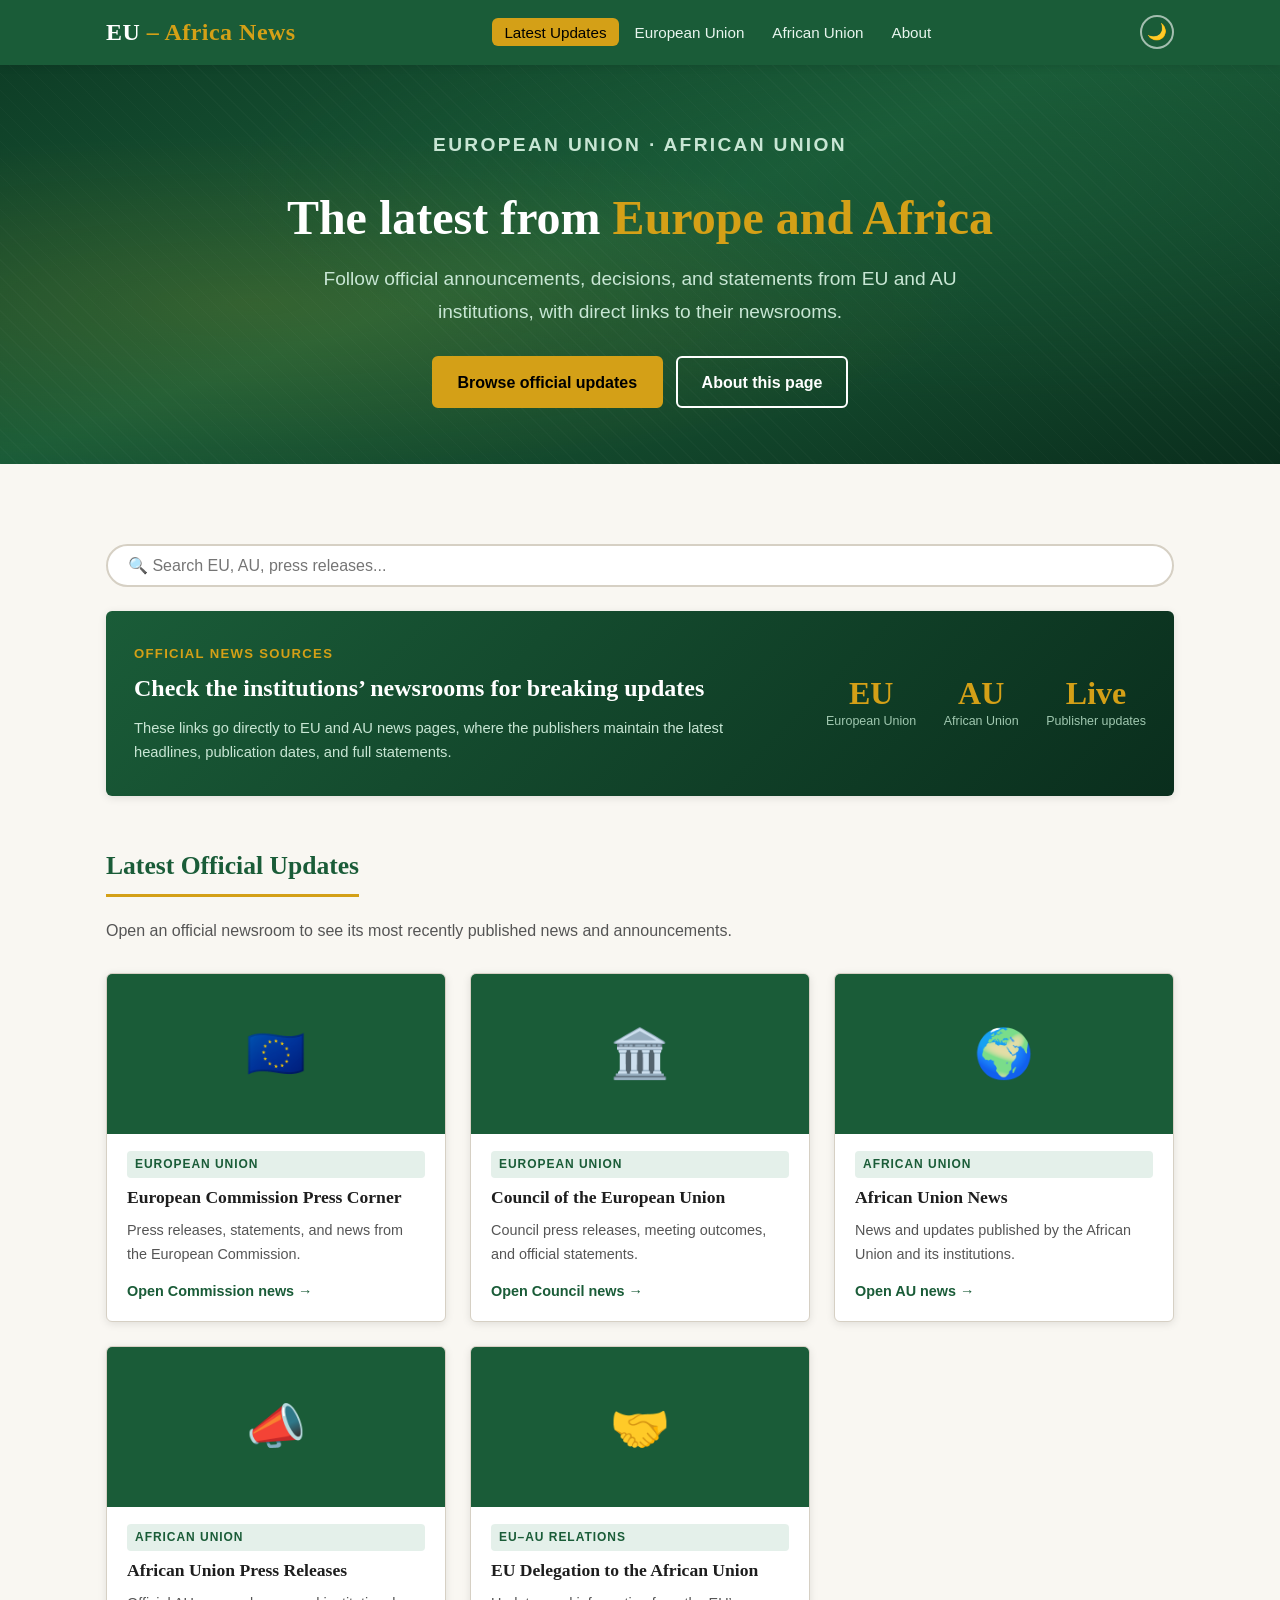
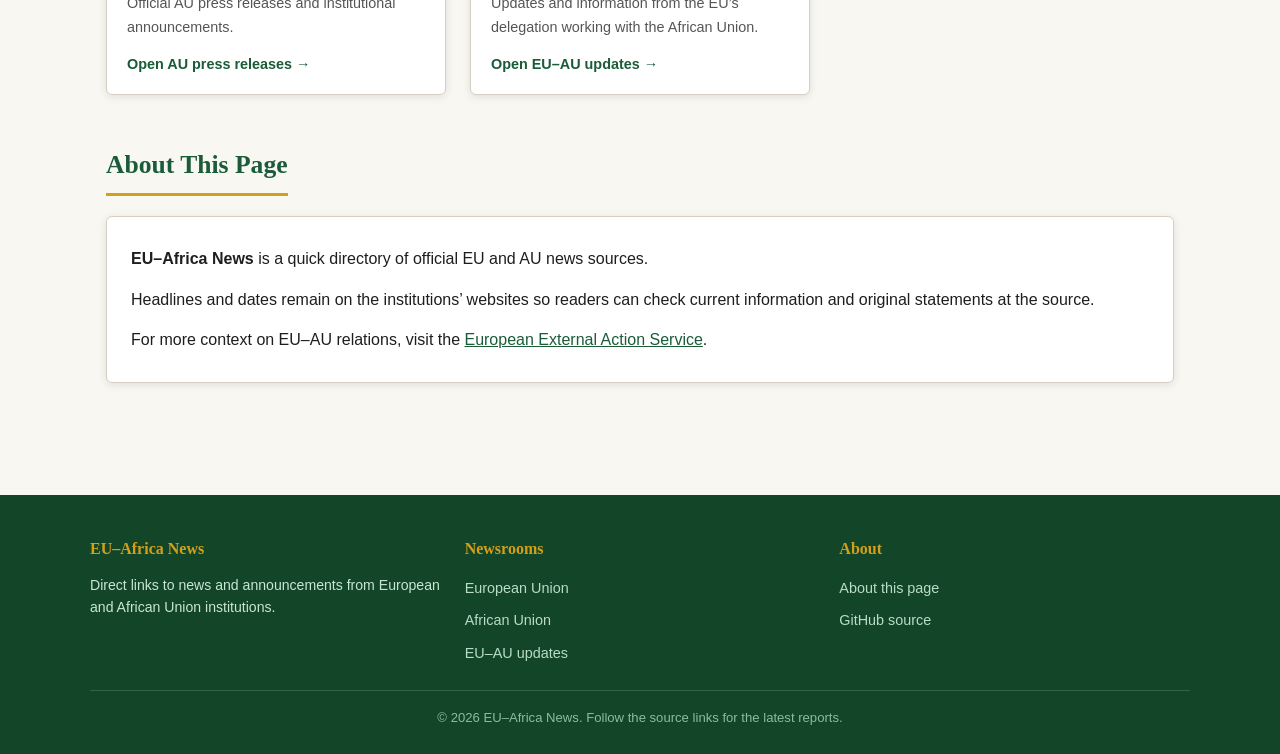
==== commit daaf3e42: "Refresh homepage for EU and AU news Co-authored-by: copilot-swe-agent[bot] <198982749+Copilot@users." ====
--- a/index.html
+++ b/index.html
@@ -3,29 +3,27 @@
 <head>
   <meta charset="UTF-8" />
   <meta name="viewport" content="width=device-width, initial-scale=1.0" />
-  <title>Oduu AI Afaan Oromoo | First Afan Oromo AI News Platform</title>
-  <meta name="description" content="The first AI-powered Afan Oromo news platform — delivering real-time summaries, community stories, and breaking news in Afaan Oromoo and English." />
+  <title>EU–Africa News | European Union & African Union Updates</title>
+  <meta name="description" content="Follow official news, statements, and press releases from the European Union and African Union." />
 
   <meta property="og:type" content="website" />
-  <meta property="og:title" content="Oduu AI Afaan Oromoo" />
-  <meta property="og:description" content="The first AI-powered Afan Oromo news platform. Real-time summaries and community stories in Afaan Oromoo and English." />
+  <meta property="og:title" content="EU–Africa News" />
+  <meta property="og:description" content="Official news and announcements from the European Union and African Union." />
   <meta property="og:url" content="https://yabo1234.github.io/oromo3.html/" />
-  <meta property="og:image" content="https://yabo1234.github.io/oromo3.html/og-image.png" />
 
-  <meta name="twitter:card" content="summary_large_image" />
-  <meta name="twitter:title" content="Oduu AI Afaan Oromoo" />
-  <meta name="twitter:description" content="The first AI-powered Afan Oromo news platform — stories in Afaan Oromoo and English." />
+  <meta name="twitter:card" content="summary" />
+  <meta name="twitter:title" content="EU–Africa News" />
+  <meta name="twitter:description" content="Follow official updates from the European Union and African Union." />
 
   <link rel="stylesheet" href="styles.css" />
 </head>
 <body>
   <a class="skip-link" href="#main-content">Skip to main content</a>
 
-  <!-- ==================== HEADER ==================== -->
   <header class="site-header" role="banner">
     <div class="header-inner">
-      <a class="site-logo" href="index.html" aria-label="Oduu AI Afaan Oromoo home">
-        Oduu AI <span>Afaan Oromoo</span>
+      <a class="site-logo" href="index.html" aria-label="EU–Africa News home">
+        EU <span>– Africa News</span>
       </a>
 
       <button id="btn-nav" class="nav-toggle" onclick="toggleNav()"
@@ -33,10 +31,9 @@
 
       <nav id="site-nav" class="site-nav" aria-label="Main navigation">
         <ul>
-          <li><a href="#top-stories">Oduu / News</a></li>
-          <li><a href="#ai-features">AI Features</a></li>
-          <li><a href="#categories">Categories</a></li>
-          <li><a href="#why-oromo">Why Afaan Oromoo</a></li>
+          <li><a href="#latest" aria-current="page">Latest Updates</a></li>
+          <li><a href="#eu">European Union</a></li>
+          <li><a href="#au">African Union</a></li>
           <li><a href="#about">About</a></li>
         </ul>
       </nav>
@@ -48,385 +45,134 @@
     </div>
   </header>
 
-  <!-- ==================== HERO ==================== -->
   <section class="hero" aria-labelledby="hero-heading">
-    <p class="hero-kicker">🤖 AI-Powered · Afaan Oromoo · First of Its Kind</p>
-    <h1 id="hero-heading">
-      Oduu Afaan Oromoo — <span>Powered by AI</span>
-    </h1>
-    <p>
-      The world's first AI-powered news platform in Afaan Oromoo. Read breaking
-      news, deep analysis, and community stories — summarized and translated by
-      artificial intelligence, for over 40 million Oromo speakers worldwide.
-    </p>
-    <a class="btn btn-primary" href="#top-stories">Oduu Dubbisi / Read News</a>
-    <a class="btn btn-outline" href="#newsletter-heading">Subscribe Free</a>
+    <div>
+      <p class="hero-kicker">European Union · African Union</p>
+      <h1 id="hero-heading">The latest from <span>Europe and Africa</span></h1>
+      <p>
+        Follow official announcements, decisions, and statements from EU and AU
+        institutions, with direct links to their newsrooms.
+      </p>
+      <a class="btn btn-primary" href="#latest">Browse official updates</a>
+      <a class="btn btn-outline" href="#about">About this page</a>
+    </div>
   </section>
 
-  <!-- ==================== MAIN ==================== -->
   <main id="main-content">
-
-    <!-- Search -->
     <div class="search-wrap" role="search">
-      <label for="search-input" class="visually-hidden">Search articles</label>
+      <label for="search-input" class="visually-hidden">Search news sources</label>
       <input id="search-input" class="search-input" type="search" autocomplete="off"
-             placeholder="🔍 Barbaadi / Search news in Afaan Oromoo or English…"
-             aria-label="Search articles" />
+             placeholder="🔍 Search EU, AU, press releases..." aria-label="Search news sources" />
     </div>
 
-    <!-- ── Breaking Banner ── -->
-    <section class="featured-panel" aria-label="Breaking news">
+    <section class="featured-panel" aria-label="Latest news sources">
       <div class="featured-copy">
-        <p class="eyebrow">🔴 Oduu Haaraa / Breaking</p>
-        <h2>AI-powered Afaan Oromoo news has arrived — your language, your stories</h2>
+        <p class="eyebrow">Official news sources</p>
+        <h2>Check the institutions’ newsrooms for breaking updates</h2>
         <p>
-          For the first time, Oromo communities everywhere can access real-time news
-          summaries, translated reports, and community-driven stories — all delivered
-          in Afaan Oromoo through cutting-edge artificial intelligence.
+          These links go directly to EU and AU news pages, where the publishers
+          maintain the latest headlines, publication dates, and full statements.
         </p>
       </div>
-      <div class="featured-stats" aria-label="Platform highlights">
-        <div><strong>40M+</strong><span>Oromo speakers served</span></div>
-        <div><strong>24/7</strong><span>AI-powered updates</span></div>
-        <div><strong>#1</strong><span>Afaan Oromoo AI news platform</span></div>
+      <div class="featured-stats" aria-label="News coverage">
+        <div><strong>EU</strong><span>European Union</span></div>
+        <div><strong>AU</strong><span>African Union</span></div>
+        <div><strong>Live</strong><span>Publisher updates</span></div>
       </div>
     </section>
 
-    <!-- ── Top Stories ── -->
-    <section id="top-stories" aria-labelledby="top-stories-heading">
-      <h2 class="section-title" id="top-stories-heading">Oduu Guddaa / Top Stories</h2>
+    <section id="latest" aria-labelledby="latest-heading">
+      <h2 class="section-title" id="latest-heading">Latest Official Updates</h2>
+      <p class="section-intro">
+        Open an official newsroom to see its most recently published news and announcements.
+      </p>
       <div class="cards-grid">
-
-        <article class="card">
-          <div class="card-img-wrap" aria-hidden="true"><span class="card-icon">📚</span></div>
+        <article class="card" id="eu">
+          <div class="card-img-wrap" aria-hidden="true"><span class="card-icon">🇪🇺</span></div>
           <div class="card-body">
-            <span class="card-category">Barnoota / Education</span>
-            <span class="ai-badge">✨ AI Summary</span>
-            <h3 class="card-title">Afaan Oromoo literacy programs reach more rural communities</h3>
-            <p class="card-excerpt">Volunteer teachers and local organisers report growing enrolment as community-based reading programs spread across rural districts.</p>
-            <a class="card-link" href="articles/afaan-oromoo-literacy.html">Dubbisi / Read more</a>
-          </div>
-        </article>
-
-        <article class="card">
-          <div class="card-img-wrap" aria-hidden="true"><span class="card-icon">🌾</span></div>
-          <div class="card-body">
-            <span class="card-category">Qonnaa / Agriculture</span>
-            <span class="ai-badge">✨ AI Summary</span>
-            <h3 class="card-title">2026 harvest outlook for Oromia — AI analysis of seasonal trends</h3>
-            <p class="card-excerpt">AI models integrating satellite data and weather patterns project the coming agricultural season for Oromia's farming communities.</p>
-            <a class="card-link" href="articles/agriculture-2026.html">Dubbisi / Read more</a>
-          </div>
-        </article>
-
-        <article class="card">
-          <div class="card-img-wrap" aria-hidden="true"><span class="card-icon">🌍</span></div>
-          <div class="card-body">
-            <span class="card-category">Hawaasa / Community</span>
-            <span class="ai-badge">✨ AI Summary</span>
-            <h3 class="card-title">Diaspora communities mobilize drought relief for Oromia</h3>
-            <p class="card-excerpt">Oromo diaspora groups across North America and Europe coordinate food and medical supply efforts for drought-affected families.</p>
-            <a class="card-link" href="articles/diaspora-drought-support.html">Dubbisi / Read more</a>
+            <span class="card-category">European Union</span>
+            <h3 class="card-title">European Commission Press Corner</h3>
+            <p class="card-excerpt">Press releases, statements, and news from the European Commission.</p>
+            <a class="card-link" href="https://ec.europa.eu/commission/presscorner/home/en" target="_blank" rel="noopener noreferrer">Open Commission news</a>
           </div>
         </article>
 
         <article class="card">
           <div class="card-img-wrap" aria-hidden="true"><span class="card-icon">🏛️</span></div>
           <div class="card-body">
-            <span class="card-category">Mootummaa / Governance</span>
-            <span class="ai-badge">✨ AI Summary</span>
-            <h3 class="card-title">Governance dialogue sessions open in Oromia regional capital</h3>
-            <p class="card-excerpt">Community leaders and regional officials hold structured dialogue sessions addressing local governance and public service delivery.</p>
-            <a class="card-link" href="articles/governance-dialogue.html">Dubbisi / Read more</a>
+            <span class="card-category">European Union</span>
+            <h3 class="card-title">Council of the European Union</h3>
+            <p class="card-excerpt">Council press releases, meeting outcomes, and official statements.</p>
+            <a class="card-link" href="https://www.consilium.europa.eu/en/press/press-releases/" target="_blank" rel="noopener noreferrer">Open Council news</a>
+          </div>
+        </article>
+
+        <article class="card" id="au">
+          <div class="card-img-wrap" aria-hidden="true"><span class="card-icon">🌍</span></div>
+          <div class="card-body">
+            <span class="card-category">African Union</span>
+            <h3 class="card-title">African Union News</h3>
+            <p class="card-excerpt">News and updates published by the African Union and its institutions.</p>
+            <a class="card-link" href="https://au.int/en/news" target="_blank" rel="noopener noreferrer">Open AU news</a>
           </div>
         </article>
 
         <article class="card">
-          <div class="card-img-wrap" aria-hidden="true"><span class="card-icon">🎊</span></div>
+          <div class="card-img-wrap" aria-hidden="true"><span class="card-icon">📣</span></div>
           <div class="card-body">
-            <span class="card-category">Aadaa / Culture</span>
-            <span class="ai-badge">✨ AI Summary</span>
-            <h3 class="card-title">Irreecha festival draws hundreds of thousands to Bishoftu shores</h3>
-            <p class="card-excerpt">The annual Oromo thanksgiving festival Irreecha is celebrated across Oromia and in diaspora communities around the world.</p>
-            <a class="card-link" href="articles/irreecha-festival.html">Dubbisi / Read more</a>
+            <span class="card-category">African Union</span>
+            <h3 class="card-title">African Union Press Releases</h3>
+            <p class="card-excerpt">Official AU press releases and institutional announcements.</p>
+            <a class="card-link" href="https://au.int/en/pressreleases" target="_blank" rel="noopener noreferrer">Open AU press releases</a>
           </div>
         </article>
 
         <article class="card">
-          <div class="card-img-wrap" aria-hidden="true"><span class="card-icon">🏅</span></div>
+          <div class="card-img-wrap" aria-hidden="true"><span class="card-icon">🤝</span></div>
           <div class="card-body">
-            <span class="card-category">Ispoortii / Sports</span>
-            <span class="ai-badge">✨ AI Summary</span>
-            <h3 class="card-title">Oromo athletes shine on the international marathon circuit</h3>
-            <p class="card-excerpt">Ethiopian and Oromo runners set podium records at major global races, cementing Oromia's legacy in long-distance athletics.</p>
-            <a class="card-link" href="articles/oromo-athletes-international-races.html">Dubbisi / Read more</a>
+            <span class="card-category">EU–AU Relations</span>
+            <h3 class="card-title">EU Delegation to the African Union</h3>
+            <p class="card-excerpt">Updates and information from the EU’s delegation working with the African Union.</p>
+            <a class="card-link" href="https://www.eeas.europa.eu/delegations/african-union_en" target="_blank" rel="noopener noreferrer">Open EU–AU updates</a>
           </div>
         </article>
-
-        <article class="card">
-          <div class="card-img-wrap" aria-hidden="true"><span class="card-icon">🛡️</span></div>
-          <div class="card-body">
-            <span class="card-category">Nageenya / Security</span>
-            <span class="ai-badge">✨ AI Summary</span>
-            <h3 class="card-title">Aid organizations call for stronger protection of displaced Oromo communities</h3>
-            <p class="card-excerpt">International and local humanitarian groups report ongoing displacement and urge policy steps to safeguard vulnerable families.</p>
-            <a class="card-link" href="articles/protection-for-displaced-communities.html">Dubbisi / Read more</a>
-          </div>
-        </article>
-
-        <article class="card">
-          <div class="card-img-wrap" aria-hidden="true"><span class="card-icon">🛰️</span></div>
-          <div class="card-body">
-            <span class="card-category">Naannoo / Regional</span>
-            <span class="ai-badge">✨ AI Summary</span>
-            <h3 class="card-title">Somaliland military base project and Horn of Africa security dynamics</h3>
-            <p class="card-excerpt">AI-synthesized analysis of the Berbera base expansion, its link to foreign military partners, and the Red Sea security stakes.</p>
-            <a class="card-link" href="articles/somaliland-military-base.html">Dubbisi / Read more</a>
-          </div>
-        </article>
-
       </div>
     </section>
 
-    <!-- ── AI Features ── -->
-    <section id="ai-features" aria-labelledby="ai-heading">
-      <h2 class="section-title" id="ai-heading">How AI Powers Your News</h2>
-      <p class="section-intro">
-        Our platform uses artificial intelligence to bring you faster, clearer, and more
-        accessible Afaan Oromoo news — here is how it works.
-      </p>
-      <div class="ai-features-grid">
-
-        <div class="ai-feature-card">
-          <div class="ai-feature-icon" aria-hidden="true">⚡</div>
-          <h3>Real-Time Summaries</h3>
-          <p>
-            AI reads thousands of sources and delivers concise, accurate summaries of
-            breaking stories in both Afaan Oromoo and English within minutes.
-          </p>
-        </div>
-
-        <div class="ai-feature-card">
-          <div class="ai-feature-icon" aria-hidden="true">🌐</div>
-          <h3>Afaan Oromoo Translation</h3>
-          <p>
-            Powerful language models translate global news into natural, fluent Afaan Oromoo
-            so every Oromo speaker can stay fully informed in their mother tongue.
-          </p>
-        </div>
-
-        <div class="ai-feature-card">
-          <div class="ai-feature-icon" aria-hidden="true">🔍</div>
-          <h3>Smart Topic Discovery</h3>
-          <p>
-            AI clusters and categorizes news by topic — politics, culture, agriculture,
-            diaspora — so you always find what matters most to your community.
-          </p>
-        </div>
-
-        <div class="ai-feature-card">
-          <div class="ai-feature-icon" aria-hidden="true">📊</div>
-          <h3>Data-Driven Analysis</h3>
-          <p>
-            Satellite data, economic indicators, and social signals are fed into AI models
-            to produce deeper analysis beyond the headline for Oromo-relevant stories.
-          </p>
-        </div>
-
-        <div class="ai-feature-card">
-          <div class="ai-feature-icon" aria-hidden="true">📣</div>
-          <h3>Community Amplification</h3>
-          <p>
-            Local voices, grassroots reports, and community updates are highlighted
-            by AI curation to ensure underreported Oromo stories reach a global audience.
-          </p>
-        </div>
-
-        <div class="ai-feature-card">
-          <div class="ai-feature-icon" aria-hidden="true">🔒</div>
-          <h3>Verified &amp; Responsible</h3>
-          <p>
-            AI-assisted fact-checking flags unverified claims and provides source
-            transparency so readers can trust the information they receive.
-          </p>
-        </div>
-
+    <section id="about" aria-labelledby="about-heading">
+      <h2 class="section-title" id="about-heading">About This Page</h2>
+      <div class="about-section">
+        <p><strong>EU–Africa News</strong> is a quick directory of official EU and AU news sources.</p>
+        <p>Headlines and dates remain on the institutions’ websites so readers can check current information and original statements at the source.</p>
+        <p>For more context on EU–AU relations, visit the <a href="https://www.eeas.europa.eu/eeas/european-union-and-african-union_en" target="_blank" rel="noopener noreferrer">European External Action Service</a>.</p>
       </div>
     </section>
-
-    <!-- ── News Categories ── -->
-    <section id="categories" aria-labelledby="categories-heading">
-      <h2 class="section-title" id="categories-heading">Oduu Gosoota / News Categories</h2>
-      <div class="categories-grid">
-        <a class="category-tile" href="#top-stories">
-          <span aria-hidden="true">🏛️</span>
-          <strong>Mootummaa</strong>
-          <em>Governance</em>
-        </a>
-        <a class="category-tile" href="#top-stories">
-          <span aria-hidden="true">🌾</span>
-          <strong>Qonnaa</strong>
-          <em>Agriculture</em>
-        </a>
-        <a class="category-tile" href="#top-stories">
-          <span aria-hidden="true">🎊</span>
-          <strong>Aadaa</strong>
-          <em>Culture</em>
-        </a>
-        <a class="category-tile" href="#top-stories">
-          <span aria-hidden="true">📚</span>
-          <strong>Barnoota</strong>
-          <em>Education</em>
-        </a>
-        <a class="category-tile" href="#top-stories">
-          <span aria-hidden="true">🏅</span>
-          <strong>Ispoortii</strong>
-          <em>Sports</em>
-        </a>
-        <a class="category-tile" href="#top-stories">
-          <span aria-hidden="true">🌍</span>
-          <strong>Hawaasa</strong>
-          <em>Community</em>
-        </a>
-        <a class="category-tile" href="#top-stories">
-          <span aria-hidden="true">💼</span>
-          <strong>Dinagdee</strong>
-          <em>Economy</em>
-        </a>
-        <a class="category-tile" href="#top-stories">
-          <span aria-hidden="true">🛡️</span>
-          <strong>Nageenya</strong>
-          <em>Security</em>
-        </a>
-      </div>
-    </section>
-
-    <!-- ── Why Afaan Oromoo ── -->
-    <section id="why-oromo" aria-labelledby="why-oromo-heading">
-      <h2 class="section-title" id="why-oromo-heading">Maaliif Afaan Oromoo? / Why Afaan Oromoo?</h2>
-      <div class="community-section">
-        <div class="community-text">
-          <p>
-            <strong>Afaan Oromoo</strong> is the most widely spoken Cushitic language in the world
-            and the third most spoken language in Africa, with over <strong>40 million native speakers</strong>
-            across Ethiopia, Kenya, Somalia, and diaspora communities worldwide.
-          </p>
-          <p>
-            Despite its reach, Oromo communities have historically lacked access to quality,
-            up-to-date news in their mother tongue. Most digital news platforms default to
-            Amharic, English, or other major languages — leaving Oromo speakers underserved.
-          </p>
-          <p>
-            <strong>Oduu AI Afaan Oromoo</strong> changes that. By harnessing artificial intelligence,
-            we deliver timely, accurate, and community-relevant news directly in Afaan Oromoo —
-            empowering speakers to stay informed, engaged, and connected to both local and
-            global events.
-          </p>
-          <blockquote class="community-quote">
-            "Afaan Oromoo ni dagaaga, oduu keenyas ni beekama."<br />
-            <cite>— <em>The Oromo language will flourish, and our news will be known.</em></cite>
-          </blockquote>
-        </div>
-        <div class="community-stats">
-          <div class="stat-card">
-            <strong>40M+</strong>
-            <span>Native speakers of Afaan Oromoo</span>
-          </div>
-          <div class="stat-card">
-            <strong>3rd</strong>
-            <span>Most spoken language in Africa</span>
-          </div>
-          <div class="stat-card">
-            <strong>12+</strong>
-            <span>Countries with Oromo diaspora communities</span>
-          </div>
-          <div class="stat-card">
-            <strong>1st</strong>
-            <span>AI-powered Afaan Oromoo news platform</span>
-          </div>
-        </div>
-      </div>
-    </section>
-
-    <!-- ── About ── -->
-    <section id="about" aria-labelledby="about-heading">
-      <h2 class="section-title" id="about-heading">Nu Wajjin / About Us</h2>
-      <div class="about-section">
-        <p>
-          <strong>Oduu AI Afaan Oromoo</strong> is the first AI-powered news platform
-          dedicated to the Oromo-speaking community. Our mission is to break language
-          barriers in digital news access by combining cutting-edge artificial intelligence
-          with a deep commitment to Oromo culture, identity, and community.
-        </p>
-        <p>
-          The platform delivers news summaries, translations, and original community
-          reporting in both Afaan Oromoo and English — keeping Oromo speakers informed
-          wherever they are in the world, from Oromia to the diaspora.
-        </p>
-        <p>
-          Built as a fast, accessible static website, this platform requires no app
-          download and works on any device. Source repository:
-          <a href="https://github.com/yabo1234/oromo3.html" rel="noopener noreferrer">github.com/yabo1234/oromo3.html</a>
-        </p>
-      </div>
-    </section>
-
-    <!-- ── Newsletter ── -->
-    <section class="newsletter-section" aria-labelledby="newsletter-heading">
-      <h2 id="newsletter-heading">📩 Oduu Haaraa Fudhaa / Get AI News Updates</h2>
-      <p>
-        Subscribe for free and receive AI-curated Afaan Oromoo news summaries,
-        community stories, and breaking updates directly in your inbox.
-      </p>
-      <form id="newsletter-form" class="newsletter-form" novalidate>
-        <input class="newsletter-input" type="email" name="email"
-               placeholder="your@email.com" autocomplete="email" required
-               aria-label="Email address" />
-        <button type="submit" class="newsletter-submit">Galmaa'i / Subscribe</button>
-      </form>
-      <p id="newsletter-msg" class="newsletter-msg" hidden></p>
-    </section>
-
   </main>
 
-  <!-- ==================== FOOTER ==================== -->
   <footer class="site-footer" role="contentinfo">
     <div class="footer-inner">
       <div class="footer-col">
-        <h2>Oduu AI Afaan Oromoo</h2>
-        <p>The first AI-powered Afaan Oromoo news platform — serving 40 million+ Oromo speakers worldwide with real-time, community-focused news.</p>
+        <h2>EU–Africa News</h2>
+        <p>Direct links to news and announcements from European and African Union institutions.</p>
       </div>
       <div class="footer-col">
-        <h2>Sections</h2>
+        <h2>Newsrooms</h2>
         <ul>
-          <li><a href="#top-stories">Oduu / News</a></li>
-          <li><a href="#ai-features">AI Features</a></li>
-          <li><a href="#categories">Categories</a></li>
-          <li><a href="#why-oromo">Why Afaan Oromoo</a></li>
-          <li><a href="#about">About</a></li>
+          <li><a href="#eu">European Union</a></li>
+          <li><a href="#au">African Union</a></li>
+          <li><a href="#latest">EU–AU updates</a></li>
         </ul>
       </div>
       <div class="footer-col">
-        <h2>Gosoota / Topics</h2>
+        <h2>About</h2>
         <ul>
-          <li><a href="#top-stories">Mootummaa / Governance</a></li>
-          <li><a href="#top-stories">Aadaa / Culture</a></li>
-          <li><a href="#top-stories">Barnoota / Education</a></li>
-          <li><a href="#top-stories">Ispoortii / Sports</a></li>
-          <li><a href="#top-stories">Dinagdee / Economy</a></li>
-        </ul>
-      </div>
-      <div class="footer-col">
-        <h2>Links</h2>
-        <ul>
+          <li><a href="#about">About this page</a></li>
           <li><a href="https://github.com/yabo1234/oromo3.html" rel="noopener noreferrer">GitHub source</a></li>
-          <li><a href="https://yabo1234.github.io/oromo3.html/" rel="noopener noreferrer">Live site</a></li>
-          <li><a href="#newsletter-heading">Subscribe to newsletter</a></li>
         </ul>
       </div>
     </div>
     <div class="footer-bottom">
-      <p>&copy; <span id="year"></span> Oduu AI Afaan Oromoo. Content provided for informational and community purposes. Powered by AI.</p>
+      <p>&copy; <span id="year"></span> EU–Africa News. Follow the source links for the latest reports.</p>
     </div>
   </footer>
 
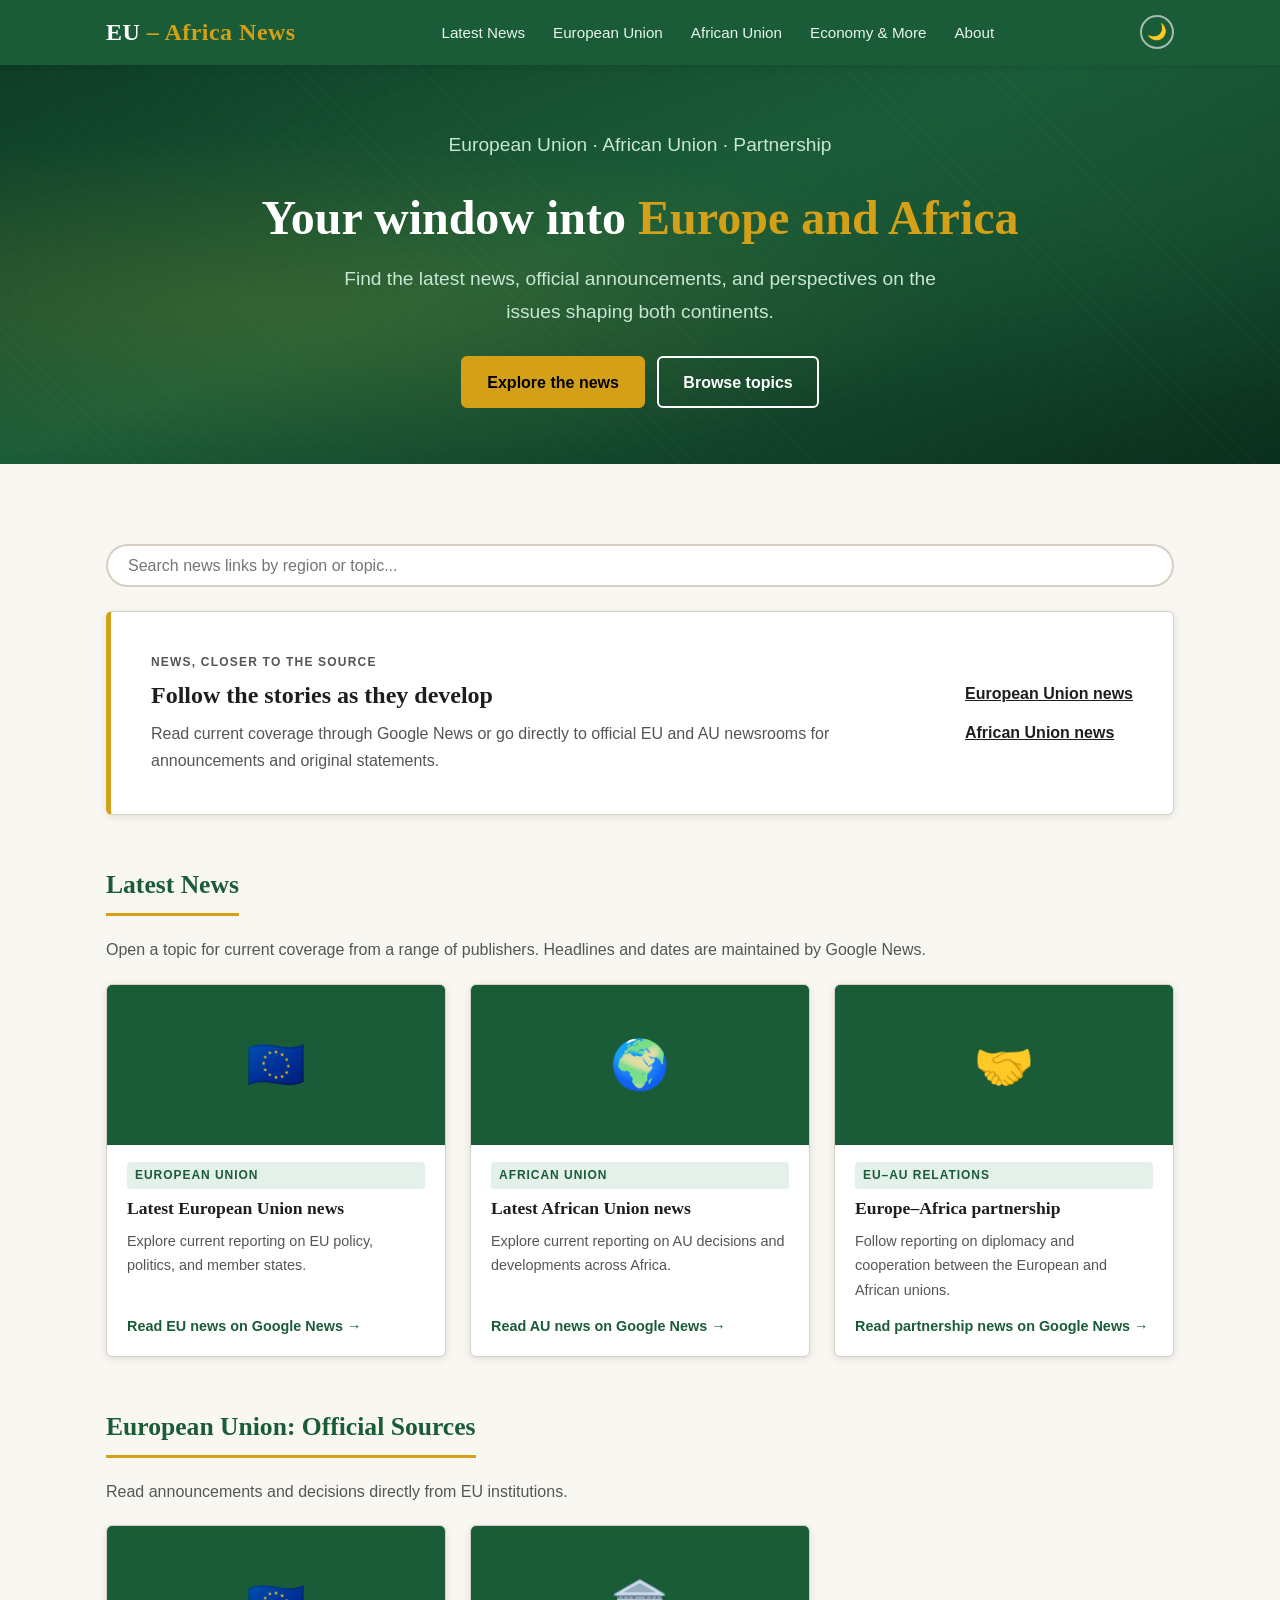
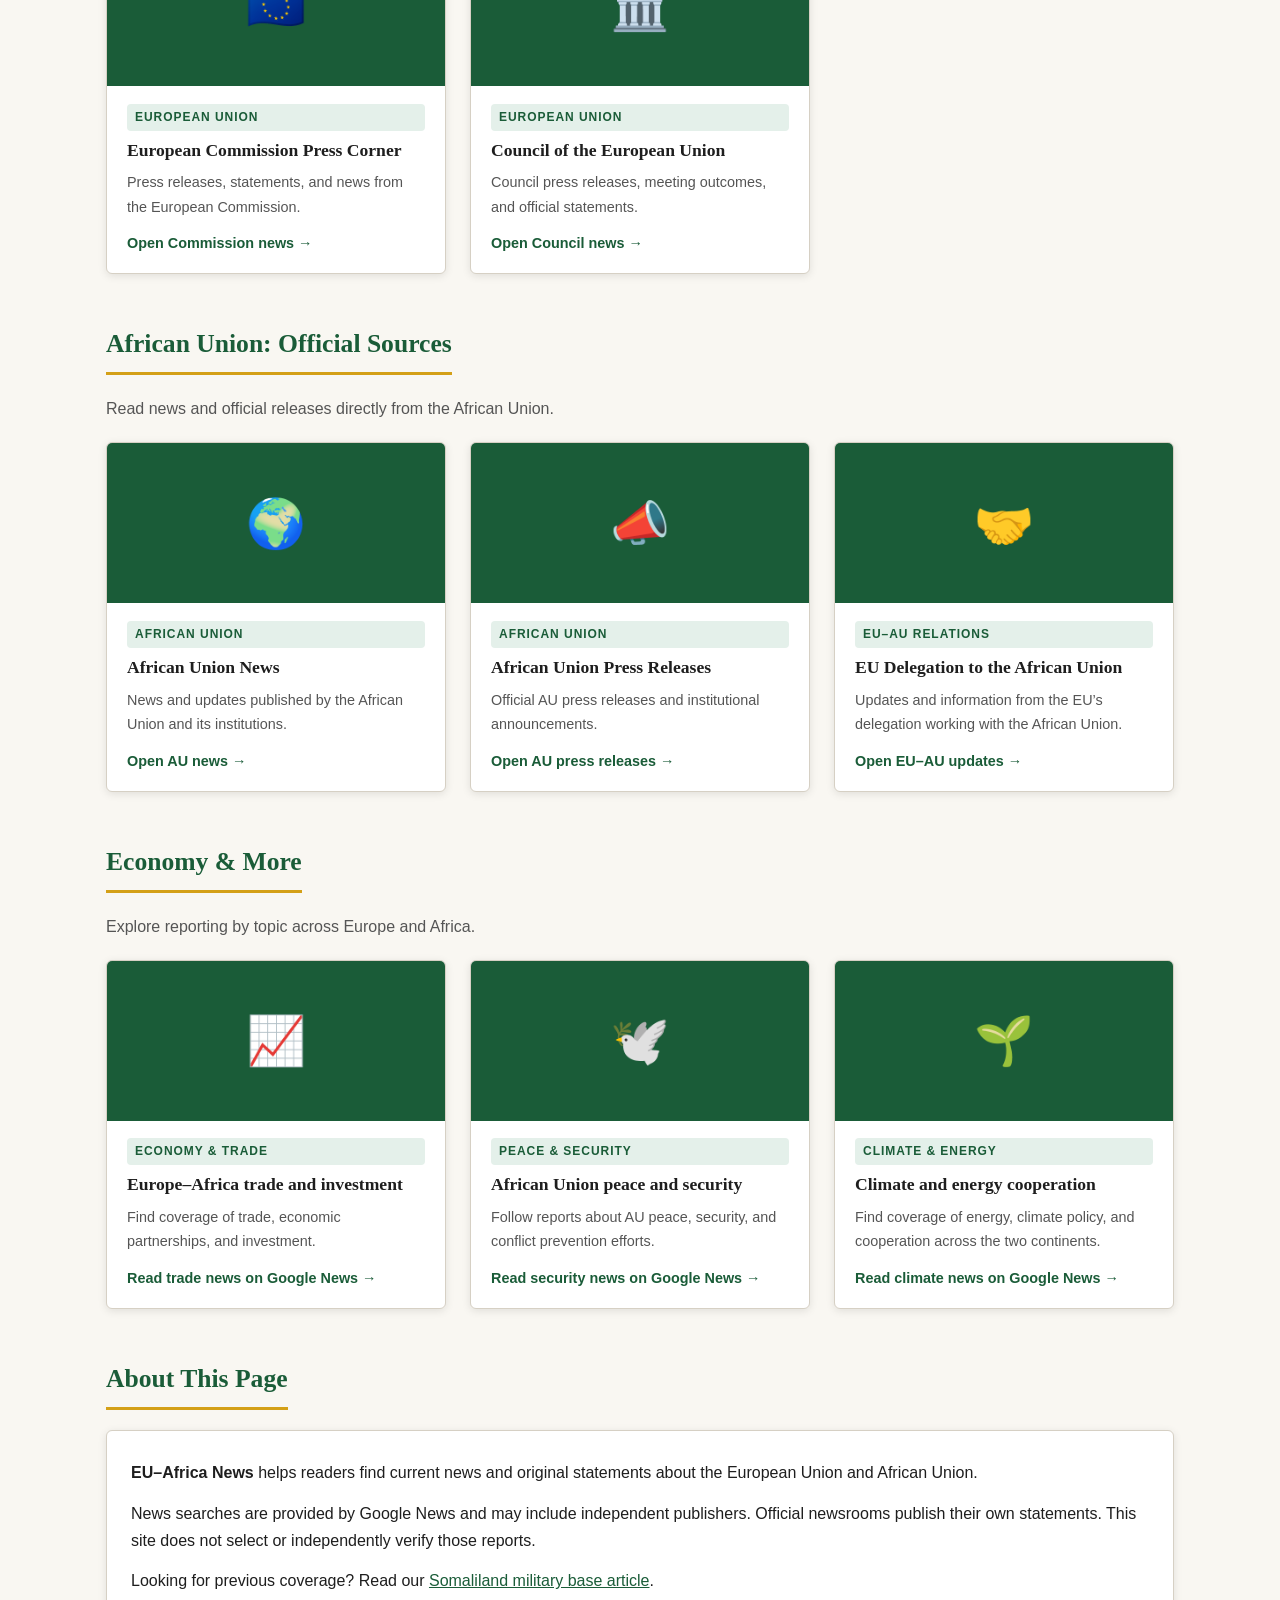
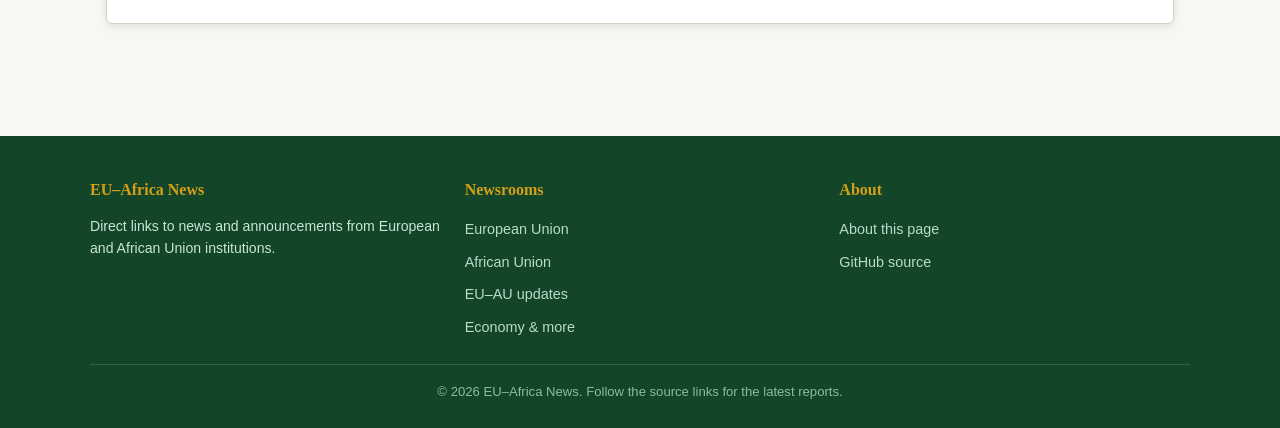
==== commit 4a3c648e: "Improve EU and AU news navigation Co-authored-by: copilot-swe-agent[bot] <198982749+Copilot@users.no" ====
--- a/index.html
+++ b/index.html
@@ -31,9 +31,10 @@
 
       <nav id="site-nav" class="site-nav" aria-label="Main navigation">
         <ul>
-          <li><a href="#latest" aria-current="page">Latest Updates</a></li>
+          <li><a href="#latest">Latest News</a></li>
           <li><a href="#eu">European Union</a></li>
           <li><a href="#au">African Union</a></li>
+          <li><a href="#economy">Economy &amp; More</a></li>
           <li><a href="#about">About</a></li>
         </ul>
       </nav>
@@ -47,53 +48,89 @@
 
   <section class="hero" aria-labelledby="hero-heading">
     <div>
-      <p class="hero-kicker">European Union · African Union</p>
-      <h1 id="hero-heading">The latest from <span>Europe and Africa</span></h1>
+      <p class="hero-kicker">European Union · African Union · Partnership</p>
+      <h1 id="hero-heading">Your window into <span>Europe and Africa</span></h1>
       <p>
-        Follow official announcements, decisions, and statements from EU and AU
-        institutions, with direct links to their newsrooms.
+        Find the latest news, official announcements, and perspectives on the
+        issues shaping both continents.
       </p>
-      <a class="btn btn-primary" href="#latest">Browse official updates</a>
-      <a class="btn btn-outline" href="#about">About this page</a>
+      <a class="btn btn-primary" href="#latest">Explore the news</a>
+      <a class="btn btn-outline" href="#economy">Browse topics</a>
     </div>
   </section>
 
   <main id="main-content">
     <div class="search-wrap" role="search">
-      <label for="search-input" class="visually-hidden">Search news sources</label>
+      <label for="search-input" class="visually-hidden">Filter news links</label>
       <input id="search-input" class="search-input" type="search" autocomplete="off"
-             placeholder="🔍 Search EU, AU, press releases..." aria-label="Search news sources" />
-    </div>
-
-    <section class="featured-panel" aria-label="Latest news sources">
+             placeholder="Search news links by region or topic..." aria-describedby="search-status" />
+      <p id="search-status" class="search-status" role="status" aria-live="polite"></p>
+    </div>
+
+    <section class="featured-panel" aria-label="How to follow the news">
       <div class="featured-copy">
-        <p class="eyebrow">Official news sources</p>
-        <h2>Check the institutions’ newsrooms for breaking updates</h2>
+        <p class="eyebrow">News, closer to the source</p>
+        <h2>Follow the stories as they develop</h2>
         <p>
-          These links go directly to EU and AU news pages, where the publishers
-          maintain the latest headlines, publication dates, and full statements.
+          Read current coverage through Google News or go directly to official
+          EU and AU newsrooms for announcements and original statements.
         </p>
       </div>
-      <div class="featured-stats" aria-label="News coverage">
-        <div><strong>EU</strong><span>European Union</span></div>
-        <div><strong>AU</strong><span>African Union</span></div>
-        <div><strong>Live</strong><span>Publisher updates</span></div>
-      </div>
-    </section>
-
+      <div class="featured-actions">
+        <a href="https://news.google.com/search?q=%22European%20Union%22&amp;hl=en&amp;gl=US&amp;ceid=US%3Aen">European Union news</a>
+        <a href="https://news.google.com/search?q=%22African%20Union%22&amp;hl=en&amp;gl=US&amp;ceid=US%3Aen">African Union news</a>
+      </div>
+    </section>
+
+    <span id="top-stories"></span>
     <section id="latest" aria-labelledby="latest-heading">
-      <h2 class="section-title" id="latest-heading">Latest Official Updates</h2>
+      <h2 class="section-title" id="latest-heading">Latest News</h2>
       <p class="section-intro">
-        Open an official newsroom to see its most recently published news and announcements.
+        Open a topic for current coverage from a range of publishers. Headlines and dates are maintained by Google News.
       </p>
       <div class="cards-grid">
-        <article class="card" id="eu">
+        <article class="card">
+          <div class="card-img-wrap" aria-hidden="true"><span class="card-icon">🇪🇺</span></div>
+          <div class="card-body">
+            <span class="card-category">European Union</span>
+            <h3 class="card-title">Latest European Union news</h3>
+            <p class="card-excerpt">Explore current reporting on EU policy, politics, and member states.</p>
+            <a class="card-link" href="https://news.google.com/search?q=%22European%20Union%22&amp;hl=en&amp;gl=US&amp;ceid=US%3Aen">Read EU news on Google News</a>
+          </div>
+        </article>
+        <article class="card">
+          <div class="card-img-wrap" aria-hidden="true"><span class="card-icon">🌍</span></div>
+          <div class="card-body">
+            <span class="card-category">African Union</span>
+            <h3 class="card-title">Latest African Union news</h3>
+            <p class="card-excerpt">Explore current reporting on AU decisions and developments across Africa.</p>
+            <a class="card-link" href="https://news.google.com/search?q=%22African%20Union%22&amp;hl=en&amp;gl=US&amp;ceid=US%3Aen">Read AU news on Google News</a>
+          </div>
+        </article>
+        <article class="card">
+          <div class="card-img-wrap" aria-hidden="true"><span class="card-icon">🤝</span></div>
+          <div class="card-body">
+            <span class="card-category">EU–AU Relations</span>
+            <h3 class="card-title">Europe–Africa partnership</h3>
+            <p class="card-excerpt">Follow reporting on diplomacy and cooperation between the European and African unions.</p>
+            <a class="card-link" href="https://news.google.com/search?q=%22European%20Union%22%20%22African%20Union%22&amp;hl=en&amp;gl=US&amp;ceid=US%3Aen">Read partnership news on Google News</a>
+          </div>
+        </article>
+      </div>
+    </section>
+
+    <span id="summit"></span>
+    <section id="eu" aria-labelledby="eu-heading">
+      <h2 class="section-title" id="eu-heading">European Union: Official Sources</h2>
+      <p class="section-intro">Read announcements and decisions directly from EU institutions.</p>
+      <div class="cards-grid">
+        <article class="card">
           <div class="card-img-wrap" aria-hidden="true"><span class="card-icon">🇪🇺</span></div>
           <div class="card-body">
             <span class="card-category">European Union</span>
             <h3 class="card-title">European Commission Press Corner</h3>
             <p class="card-excerpt">Press releases, statements, and news from the European Commission.</p>
-            <a class="card-link" href="https://ec.europa.eu/commission/presscorner/home/en" target="_blank" rel="noopener noreferrer">Open Commission news</a>
+            <a class="card-link" href="https://ec.europa.eu/commission/presscorner/home/en">Open Commission news</a>
           </div>
         </article>
 
@@ -103,17 +140,23 @@
             <span class="card-category">European Union</span>
             <h3 class="card-title">Council of the European Union</h3>
             <p class="card-excerpt">Council press releases, meeting outcomes, and official statements.</p>
-            <a class="card-link" href="https://www.consilium.europa.eu/en/press/press-releases/" target="_blank" rel="noopener noreferrer">Open Council news</a>
-          </div>
-        </article>
-
-        <article class="card" id="au">
+            <a class="card-link" href="https://www.consilium.europa.eu/en/press/press-releases/">Open Council news</a>
+          </div>
+        </article>
+      </div>
+    </section>
+
+    <section id="au" aria-labelledby="au-heading">
+      <h2 class="section-title" id="au-heading">African Union: Official Sources</h2>
+      <p class="section-intro">Read news and official releases directly from the African Union.</p>
+      <div class="cards-grid">
+        <article class="card">
           <div class="card-img-wrap" aria-hidden="true"><span class="card-icon">🌍</span></div>
           <div class="card-body">
             <span class="card-category">African Union</span>
             <h3 class="card-title">African Union News</h3>
             <p class="card-excerpt">News and updates published by the African Union and its institutions.</p>
-            <a class="card-link" href="https://au.int/en/news" target="_blank" rel="noopener noreferrer">Open AU news</a>
+            <a class="card-link" href="https://au.int/en/news">Open AU news</a>
           </div>
         </article>
 
@@ -123,7 +166,7 @@
             <span class="card-category">African Union</span>
             <h3 class="card-title">African Union Press Releases</h3>
             <p class="card-excerpt">Official AU press releases and institutional announcements.</p>
-            <a class="card-link" href="https://au.int/en/pressreleases" target="_blank" rel="noopener noreferrer">Open AU press releases</a>
+            <a class="card-link" href="https://au.int/en/pressreleases">Open AU press releases</a>
           </div>
         </article>
 
@@ -133,7 +176,42 @@
             <span class="card-category">EU–AU Relations</span>
             <h3 class="card-title">EU Delegation to the African Union</h3>
             <p class="card-excerpt">Updates and information from the EU’s delegation working with the African Union.</p>
-            <a class="card-link" href="https://www.eeas.europa.eu/delegations/african-union_en" target="_blank" rel="noopener noreferrer">Open EU–AU updates</a>
+            <a class="card-link" href="https://www.eeas.europa.eu/delegations/african-union_en">Open EU–AU updates</a>
+          </div>
+        </article>
+      </div>
+    </section>
+
+    <span id="culture"></span>
+    <section id="economy" aria-labelledby="economy-heading">
+      <h2 class="section-title" id="economy-heading">Economy &amp; More</h2>
+      <p class="section-intro">Explore reporting by topic across Europe and Africa.</p>
+      <div class="cards-grid">
+        <article class="card">
+          <div class="card-img-wrap" aria-hidden="true"><span class="card-icon">📈</span></div>
+          <div class="card-body">
+            <span class="card-category">Economy &amp; Trade</span>
+            <h3 class="card-title">Europe–Africa trade and investment</h3>
+            <p class="card-excerpt">Find coverage of trade, economic partnerships, and investment.</p>
+            <a class="card-link" href="https://news.google.com/search?q=Europe%20Africa%20trade%20investment&amp;hl=en&amp;gl=US&amp;ceid=US%3Aen">Read trade news on Google News</a>
+          </div>
+        </article>
+        <article class="card">
+          <div class="card-img-wrap" aria-hidden="true"><span class="card-icon">🕊️</span></div>
+          <div class="card-body">
+            <span class="card-category">Peace &amp; Security</span>
+            <h3 class="card-title">African Union peace and security</h3>
+            <p class="card-excerpt">Follow reports about AU peace, security, and conflict prevention efforts.</p>
+            <a class="card-link" href="https://news.google.com/search?q=%22African%20Union%22%20peace%20security&amp;hl=en&amp;gl=US&amp;ceid=US%3Aen">Read security news on Google News</a>
+          </div>
+        </article>
+        <article class="card">
+          <div class="card-img-wrap" aria-hidden="true"><span class="card-icon">🌱</span></div>
+          <div class="card-body">
+            <span class="card-category">Climate &amp; Energy</span>
+            <h3 class="card-title">Climate and energy cooperation</h3>
+            <p class="card-excerpt">Find coverage of energy, climate policy, and cooperation across the two continents.</p>
+            <a class="card-link" href="https://news.google.com/search?q=Europe%20Africa%20climate%20energy&amp;hl=en&amp;gl=US&amp;ceid=US%3Aen">Read climate news on Google News</a>
           </div>
         </article>
       </div>
@@ -142,9 +220,9 @@
     <section id="about" aria-labelledby="about-heading">
       <h2 class="section-title" id="about-heading">About This Page</h2>
       <div class="about-section">
-        <p><strong>EU–Africa News</strong> is a quick directory of official EU and AU news sources.</p>
-        <p>Headlines and dates remain on the institutions’ websites so readers can check current information and original statements at the source.</p>
-        <p>For more context on EU–AU relations, visit the <a href="https://www.eeas.europa.eu/eeas/european-union-and-african-union_en" target="_blank" rel="noopener noreferrer">European External Action Service</a>.</p>
+        <p><strong>EU–Africa News</strong> helps readers find current news and original statements about the European Union and African Union.</p>
+        <p>News searches are provided by Google News and may include independent publishers. Official newsrooms publish their own statements. This site does not select or independently verify those reports.</p>
+        <p>Looking for previous coverage? Read our <a href="articles/somaliland-military-base.html">Somaliland military base article</a>.</p>
       </div>
     </section>
   </main>
@@ -161,6 +239,7 @@
           <li><a href="#eu">European Union</a></li>
           <li><a href="#au">African Union</a></li>
           <li><a href="#latest">EU–AU updates</a></li>
+          <li><a href="#economy">Economy &amp; more</a></li>
         </ul>
       </div>
       <div class="footer-col">
--- a/styles.css
+++ b/styles.css
@@ -1,5 +1,5 @@
 /* ============================================================
-   Oduu AI Afaan Oromoo – Shared Stylesheet
+   Oromo News & Views – Shared Stylesheet
    Mobile-first, accessible, no external dependencies
    ============================================================ */
 
@@ -384,6 +384,68 @@
   display: inline-block;
 }
 
+.section-intro {
+  color: var(--color-text-muted);
+  margin-bottom: 1.25rem;
+}
+
+.featured-panel {
+  display: flex;
+  flex-wrap: wrap;
+  align-items: center;
+  justify-content: space-between;
+  gap: 1.5rem;
+  padding: clamp(1.5rem, 4vw, 2.5rem);
+  background: var(--color-surface);
+  border: 1px solid var(--color-border);
+  border-left: 5px solid var(--color-accent);
+  border-radius: var(--radius);
+  box-shadow: var(--shadow);
+}
+
+.featured-copy {
+  flex: 1 1 360px;
+}
+
+.featured-copy h2 {
+  font-family: var(--font-heading);
+  line-height: 1.25;
+  margin-bottom: 0.6rem;
+}
+
+.featured-copy p:last-child {
+  color: var(--color-text-muted);
+}
+
+.eyebrow {
+  color: var(--color-text-muted);
+  font-size: 0.75rem;
+  font-weight: 700;
+  letter-spacing: 0.1em;
+  text-transform: uppercase;
+  margin-bottom: 0.5rem;
+}
+
+.featured-actions {
+  display: flex;
+  flex-direction: column;
+  gap: 0.7rem;
+}
+
+.featured-actions a {
+  color: var(--color-text);
+  font-weight: 700;
+}
+
+html[data-theme="dark"] .section-title,
+html[data-theme="dark"] .card-link {
+  color: #a4d8b8;
+}
+
+html[data-theme="dark"] .card-category {
+  color: #c8e6d4;
+}
+
 /* ---------- Cards Grid ---------- */
 .cards-grid {
   display: grid;
@@ -588,6 +650,12 @@
 /* ---------- Search ---------- */
 .search-wrap {
   margin-bottom: 1.5rem;
+}
+
+.search-status:not(:empty) {
+  color: var(--color-text-muted);
+  font-size: 0.9rem;
+  margin: 0.5rem 1rem 0;
 }
 
 .search-input {
@@ -821,282 +889,7 @@
   margin-bottom: 0;
 }
 
-/* ---------- Hero kicker / eyebrow ---------- */
-.hero-kicker {
-  font-size: 0.9rem;
-  font-weight: 700;
-  text-transform: uppercase;
-  letter-spacing: 0.12em;
-  color: var(--color-accent);
-  margin-bottom: 1rem;
-}
-
-/* ---------- Featured Panel ---------- */
-.featured-panel {
-  background: linear-gradient(135deg, var(--color-primary) 0%, #0a2e1d 100%);
-  color: #fff;
-  border-radius: var(--radius);
-  padding: 2rem 1.75rem;
-  display: flex;
-  flex-wrap: wrap;
-  gap: 2rem;
-  align-items: center;
-  margin-bottom: 3rem;
-  box-shadow: var(--shadow);
-}
-
-.featured-copy {
-  flex: 1 1 280px;
-}
-
-.featured-copy .eyebrow {
-  font-size: 0.82rem;
-  font-weight: 700;
-  text-transform: uppercase;
-  letter-spacing: 0.1em;
-  color: var(--color-accent);
-  margin-bottom: 0.5rem;
-}
-
-.featured-copy h2 {
-  font-family: var(--font-heading);
-  font-size: clamp(1.1rem, 2.5vw, 1.5rem);
-  line-height: 1.3;
-  margin-bottom: 0.75rem;
-  color: #fff;
-}
-
-.featured-copy p {
-  font-size: 0.92rem;
-  color: #c8e6d4;
-  line-height: 1.65;
-}
-
-.featured-stats {
-  display: flex;
-  flex-wrap: wrap;
-  gap: 1.25rem;
-  flex-shrink: 0;
-}
-
-.featured-stats > div {
-  text-align: center;
-  min-width: 90px;
-}
-
-.featured-stats strong {
-  display: block;
-  font-family: var(--font-heading);
-  font-size: 2rem;
-  color: var(--color-accent);
-  line-height: 1;
-}
-
-.featured-stats span {
-  font-size: 0.78rem;
-  color: #a0c8b0;
-  line-height: 1.4;
-  display: block;
-  margin-top: 0.2rem;
-}
-
-/* ---------- AI Badge ---------- */
-.ai-badge {
-  display: inline-block;
-  font-size: 0.7rem;
-  font-weight: 700;
-  text-transform: uppercase;
-  letter-spacing: 0.07em;
-  color: #7b4f00;
-  background: linear-gradient(90deg, #ffe066, #f5c400);
-  padding: 0.18rem 0.55rem;
-  border-radius: 20px;
-  box-shadow: 0 1px 4px rgba(212, 160, 23, 0.3);
-}
-
-/* ---------- Section intro ---------- */
-.section-intro {
-  color: var(--color-text-muted);
-  font-size: 1rem;
-  max-width: 680px;
-  margin-bottom: 1.75rem;
-  line-height: 1.7;
-}
-
-/* ---------- AI Features Grid ---------- */
-.ai-features-grid {
-  display: grid;
-  grid-template-columns: repeat(auto-fill, minmax(280px, 1fr));
-  gap: var(--gap);
-}
-
-.ai-feature-card {
-  background: var(--color-surface);
-  border: 1px solid var(--color-border);
-  border-radius: var(--radius);
-  padding: 1.5rem 1.4rem;
-  box-shadow: var(--shadow);
-  transition: box-shadow var(--transition), transform var(--transition);
-  display: flex;
-  flex-direction: column;
-  gap: 0.6rem;
-}
-
-.ai-feature-card:hover {
-  box-shadow: 0 6px 18px rgba(0, 0, 0, 0.13);
-  transform: translateY(-2px);
-}
-
-.ai-feature-icon {
-  font-size: 2rem;
-  line-height: 1;
-}
-
-.ai-feature-card h3 {
-  font-family: var(--font-heading);
-  font-size: 1.05rem;
-  color: var(--color-primary);
-  line-height: 1.3;
-}
-
-.ai-feature-card p {
-  font-size: 0.9rem;
-  color: var(--color-text-muted);
-  line-height: 1.65;
-}
-
-html[data-theme="dark"] .ai-feature-card {
-  background: var(--color-surface);
-  border-color: var(--color-border);
-}
-
-/* ---------- Categories Grid ---------- */
-.categories-grid {
-  display: grid;
-  grid-template-columns: repeat(auto-fill, minmax(130px, 1fr));
-  gap: 1rem;
-}
-
-.category-tile {
-  display: flex;
-  flex-direction: column;
-  align-items: center;
-  justify-content: center;
-  gap: 0.4rem;
-  padding: 1.25rem 0.75rem;
-  background: var(--color-surface);
-  border: 2px solid var(--color-border);
-  border-radius: var(--radius);
-  text-decoration: none;
-  color: var(--color-text);
-  box-shadow: var(--shadow);
-  transition: border-color var(--transition), transform var(--transition), box-shadow var(--transition);
-  text-align: center;
-}
-
-.category-tile:hover,
-.category-tile:focus {
-  border-color: var(--color-primary);
-  transform: translateY(-2px);
-  box-shadow: 0 6px 16px rgba(0, 0, 0, 0.13);
-  color: var(--color-primary);
-}
-
-.category-tile span {
-  font-size: 1.8rem;
-  line-height: 1;
-}
-
-.category-tile strong {
-  font-size: 0.9rem;
-  font-weight: 700;
-  color: var(--color-primary);
-  display: block;
-}
-
-.category-tile em {
-  font-size: 0.75rem;
-  font-style: normal;
-  color: var(--color-text-muted);
-  display: block;
-}
-
-html[data-theme="dark"] .category-tile {
-  background: var(--color-surface);
-  border-color: var(--color-border);
-}
-
-/* ---------- Community / Why Oromo Section ---------- */
-.community-section {
-  display: flex;
-  flex-wrap: wrap;
-  gap: 2rem;
-  align-items: flex-start;
-}
-
-.community-text {
-  flex: 1 1 320px;
-  background: var(--color-surface);
-  border: 1px solid var(--color-border);
-  border-radius: var(--radius);
-  padding: 1.75rem 1.5rem;
-  box-shadow: var(--shadow);
-}
-
-.community-text p + p {
-  margin-top: 0.85rem;
-}
-
-.community-quote {
-  margin-top: 1.25rem;
-  border-left: 4px solid var(--color-accent);
-  padding: 0.75rem 1rem;
-  background: rgba(212, 160, 23, 0.06);
-  border-radius: 0 var(--radius) var(--radius) 0;
-  font-style: italic;
-  font-size: 1rem;
-  color: var(--color-text);
-  line-height: 1.6;
-}
-
-.community-quote cite {
-  font-style: normal;
-  font-size: 0.88rem;
-  color: var(--color-text-muted);
-}
-
-.community-stats {
-  flex: 0 1 260px;
-  display: flex;
-  flex-direction: column;
-  gap: 1rem;
-}
-
-.stat-card {
-  background: var(--color-primary);
-  border-radius: var(--radius);
-  padding: 1.1rem 1.25rem;
-  color: #fff;
-  box-shadow: var(--shadow);
-  display: flex;
-  flex-direction: column;
-  gap: 0.3rem;
-}
-
-.stat-card strong {
-  font-family: var(--font-heading);
-  font-size: 2rem;
-  color: var(--color-accent);
-  line-height: 1;
-}
-
-.stat-card span {
-  font-size: 0.85rem;
-  color: #c8e6d4;
-  line-height: 1.4;
-}
-
-/* ---------- Responsive additions ---------- */
+/* ---------- Responsive ---------- */
 @media (max-width: 600px) {
   .header-inner {
     flex-wrap: wrap;
@@ -1151,35 +944,6 @@
     width: 100%;
   }
 
-  .featured-panel {
-    flex-direction: column;
-    gap: 1.25rem;
-  }
-
-  .featured-stats {
-    justify-content: center;
-  }
-
-  .community-section {
-    flex-direction: column;
-  }
-
-  .community-stats {
-    flex-direction: row;
-    flex-wrap: wrap;
-    gap: 0.75rem;
-    flex: unset;
-    width: 100%;
-  }
-
-  .stat-card {
-    flex: 1 1 140px;
-  }
-
-  .categories-grid {
-    grid-template-columns: repeat(auto-fill, minmax(110px, 1fr));
-  }
-
   .article-body {
     padding: 1.25rem 1rem;
   }
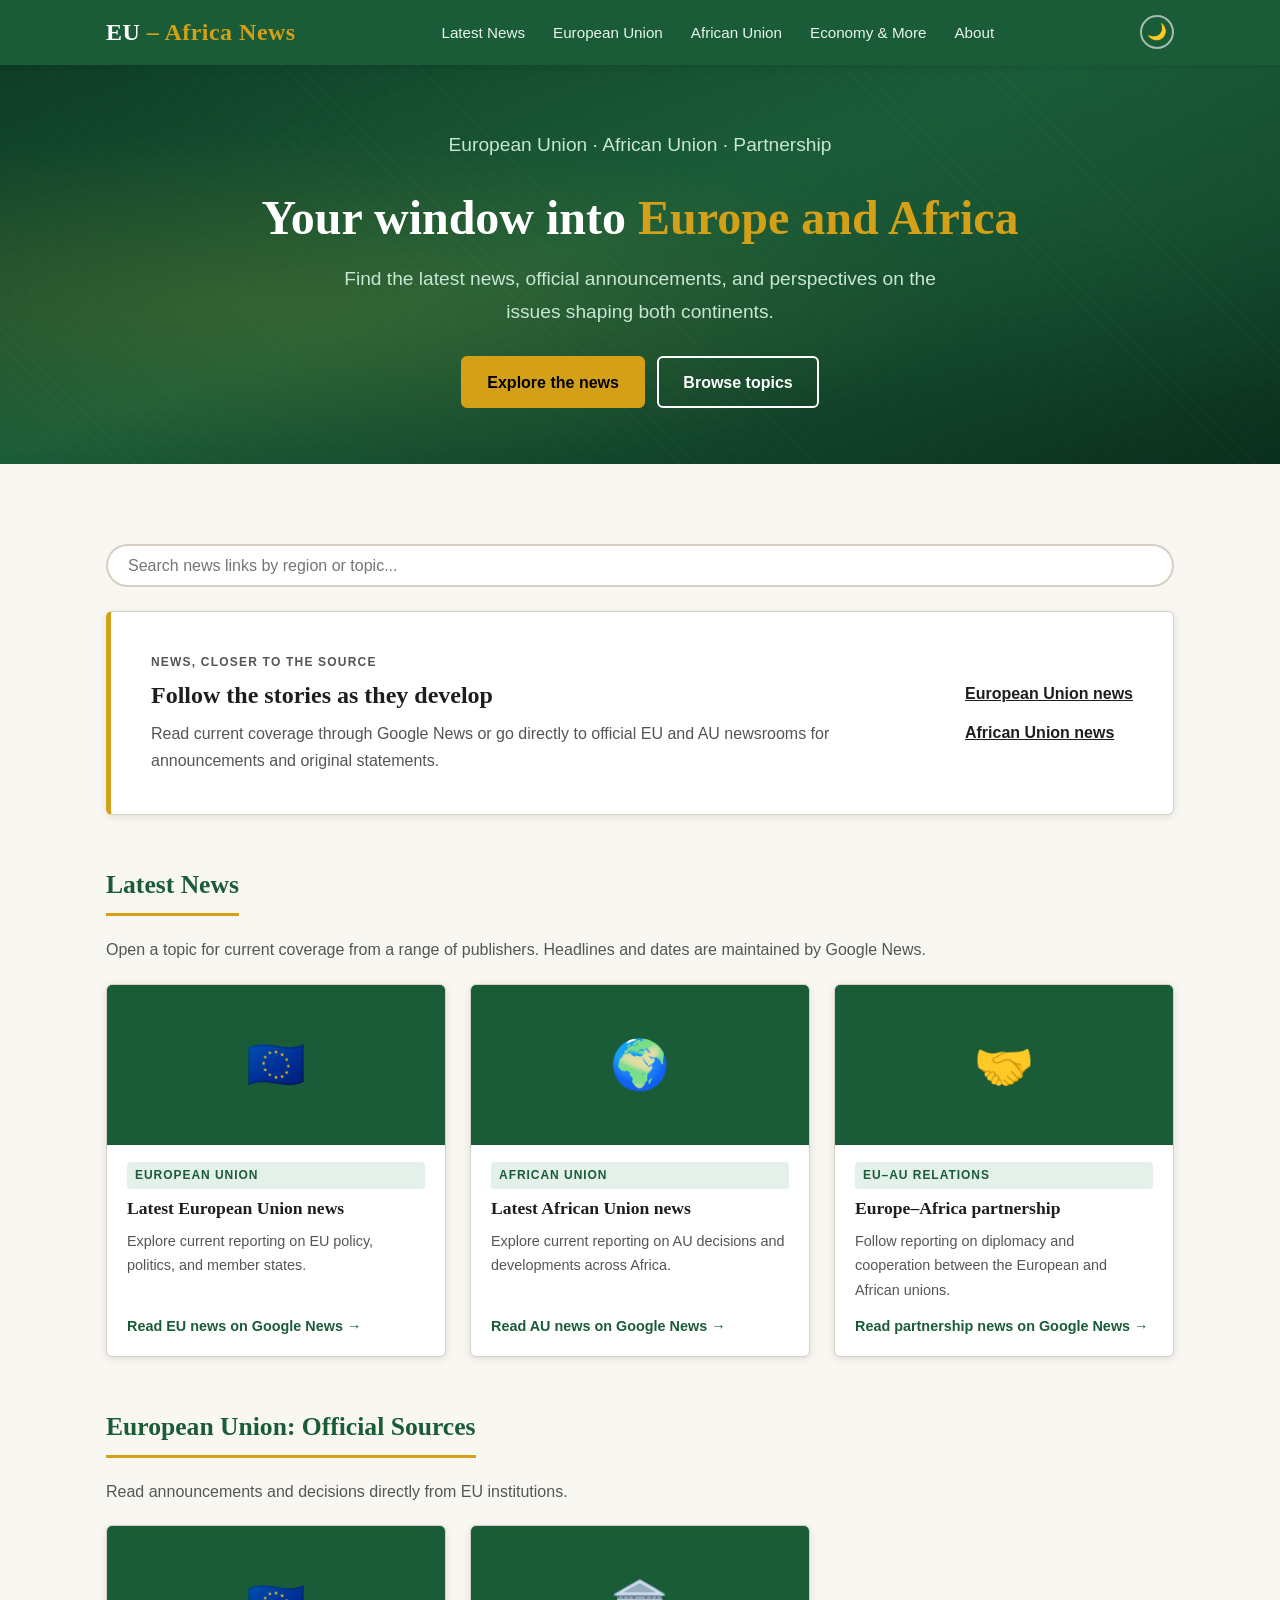
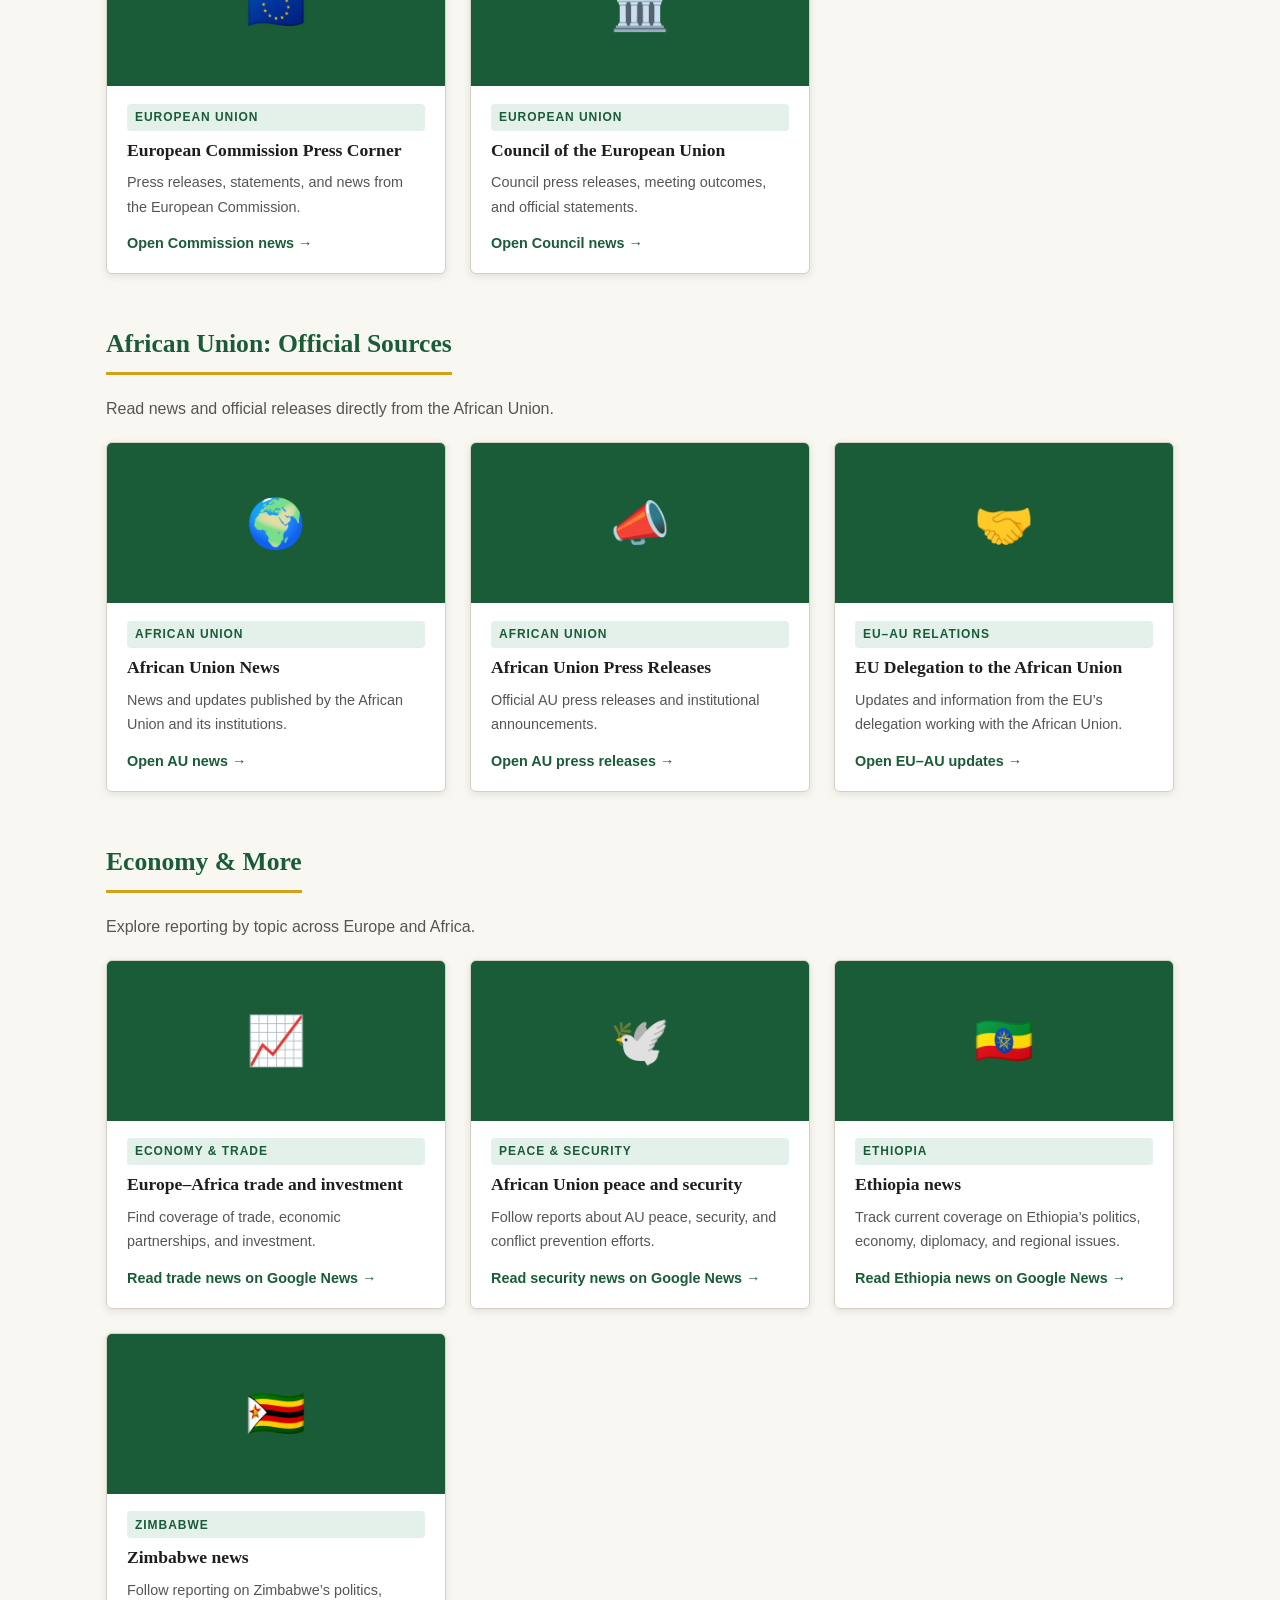
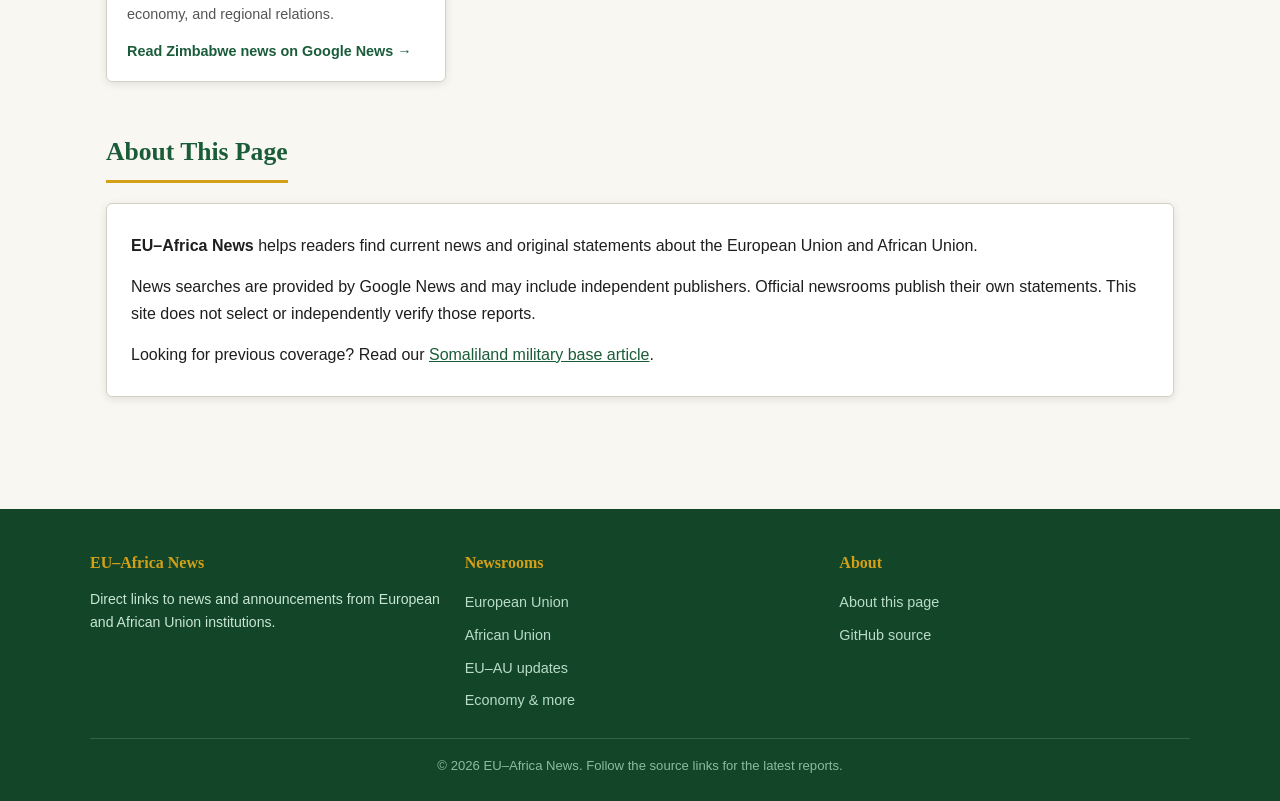
==== commit d5fd43f8: "Add Ethiopia and Zimbabwe news cards Co-authored-by: copilot-swe-agent[bot] <198982749+Copilot@users" ====
--- a/index.html
+++ b/index.html
@@ -206,12 +206,21 @@
           </div>
         </article>
         <article class="card">
-          <div class="card-img-wrap" aria-hidden="true"><span class="card-icon">🌱</span></div>
-          <div class="card-body">
-            <span class="card-category">Climate &amp; Energy</span>
-            <h3 class="card-title">Climate and energy cooperation</h3>
-            <p class="card-excerpt">Find coverage of energy, climate policy, and cooperation across the two continents.</p>
-            <a class="card-link" href="https://news.google.com/search?q=Europe%20Africa%20climate%20energy&amp;hl=en&amp;gl=US&amp;ceid=US%3Aen">Read climate news on Google News</a>
+          <div class="card-img-wrap" aria-hidden="true"><span class="card-icon">🇪🇹</span></div>
+          <div class="card-body">
+            <span class="card-category">Ethiopia</span>
+            <h3 class="card-title">Ethiopia news</h3>
+            <p class="card-excerpt">Track current coverage on Ethiopia’s politics, economy, diplomacy, and regional issues.</p>
+            <a class="card-link" href="https://news.google.com/search?q=Ethiopia%20news&amp;hl=en&amp;gl=US&amp;ceid=US%3Aen">Read Ethiopia news on Google News</a>
+          </div>
+        </article>
+        <article class="card">
+          <div class="card-img-wrap" aria-hidden="true"><span class="card-icon">🇿🇼</span></div>
+          <div class="card-body">
+            <span class="card-category">Zimbabwe</span>
+            <h3 class="card-title">Zimbabwe news</h3>
+            <p class="card-excerpt">Follow reporting on Zimbabwe’s politics, economy, and regional relations.</p>
+            <a class="card-link" href="https://news.google.com/search?q=Zimbabwe%20news&amp;hl=en&amp;gl=US&amp;ceid=US%3Aen">Read Zimbabwe news on Google News</a>
           </div>
         </article>
       </div>
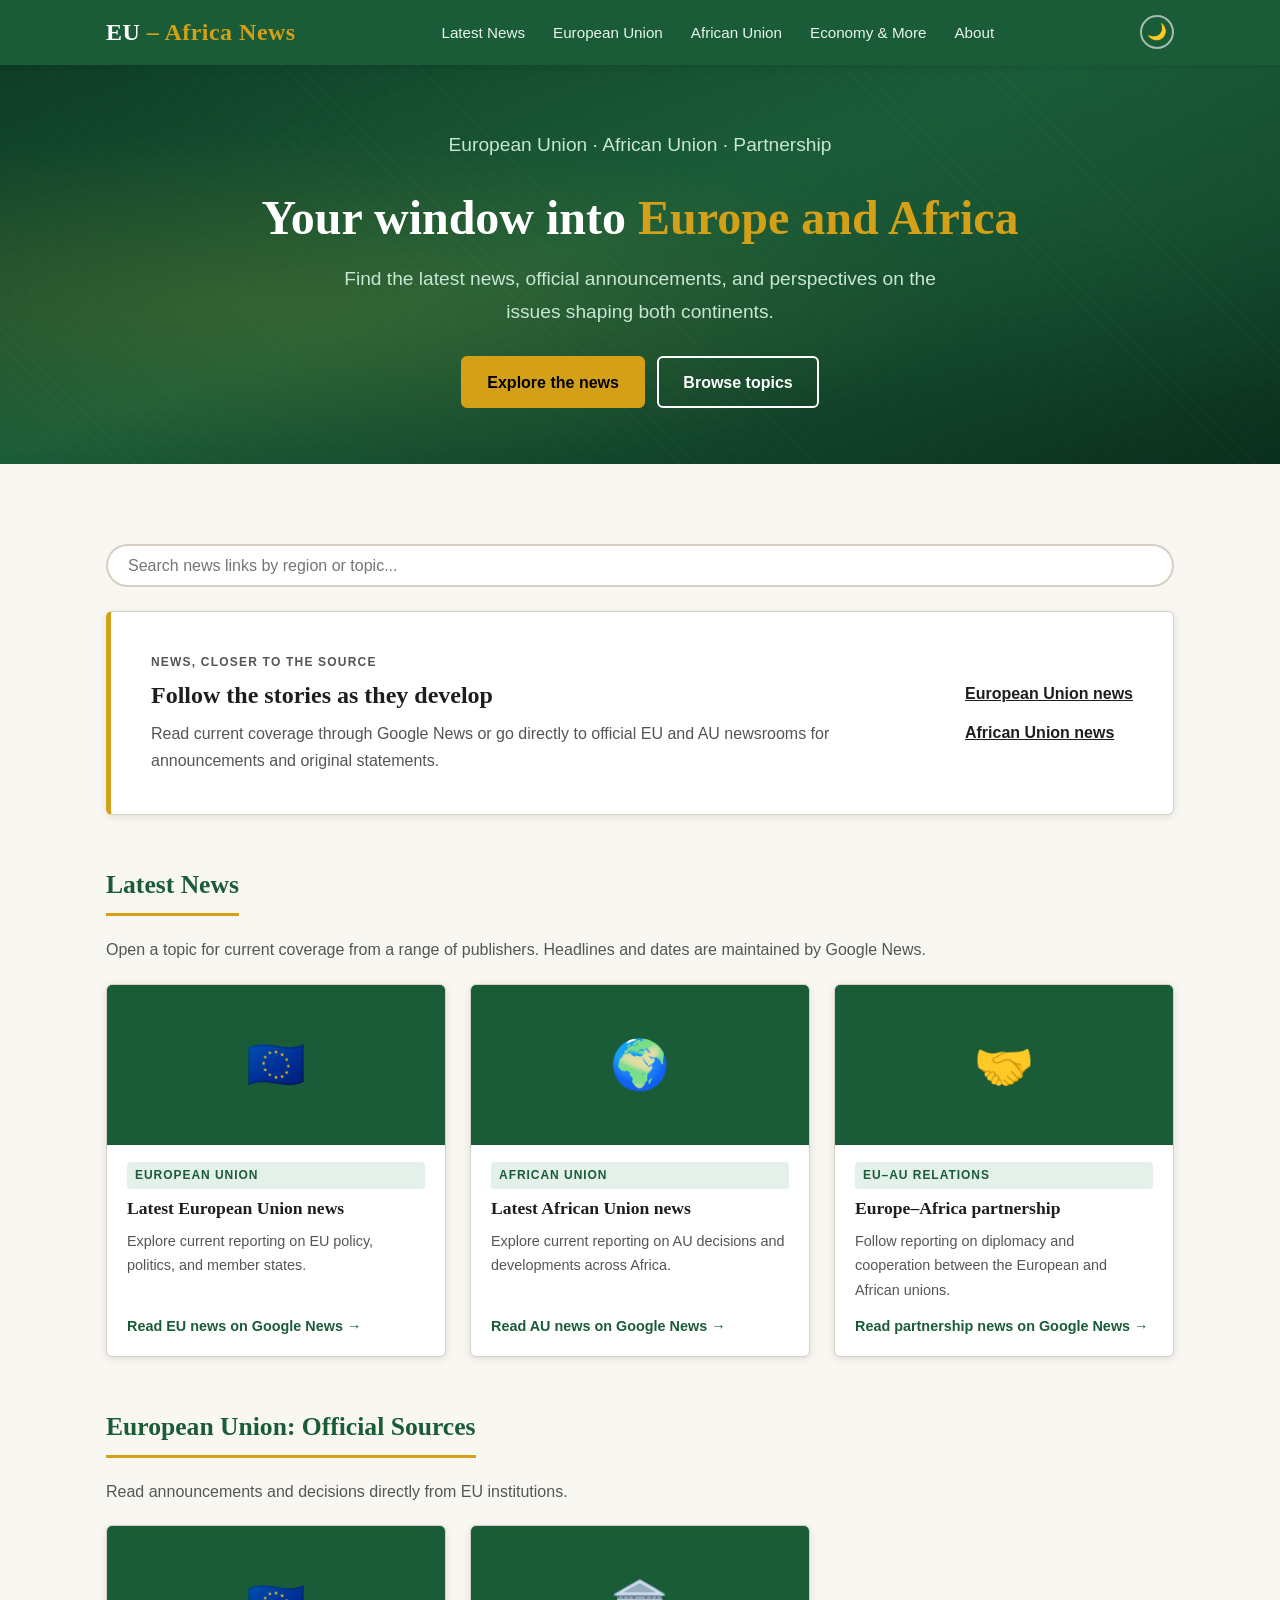
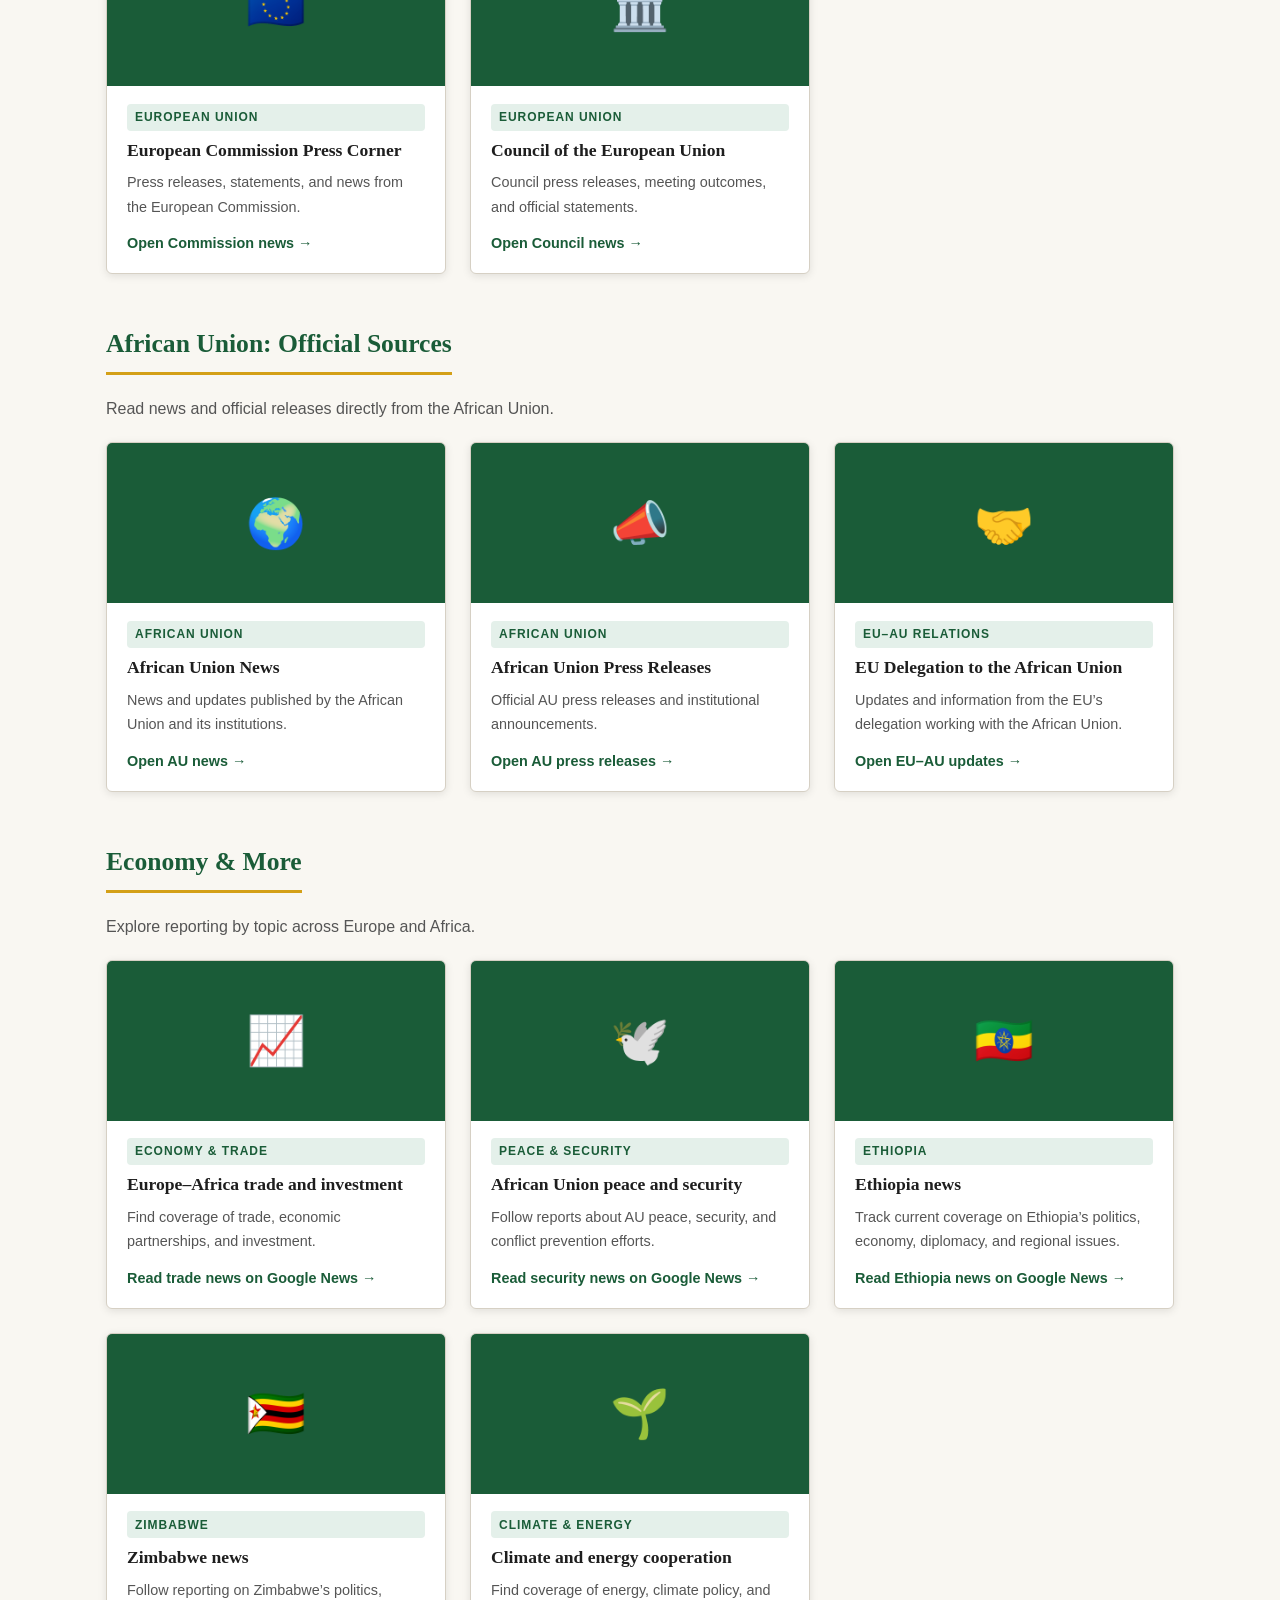
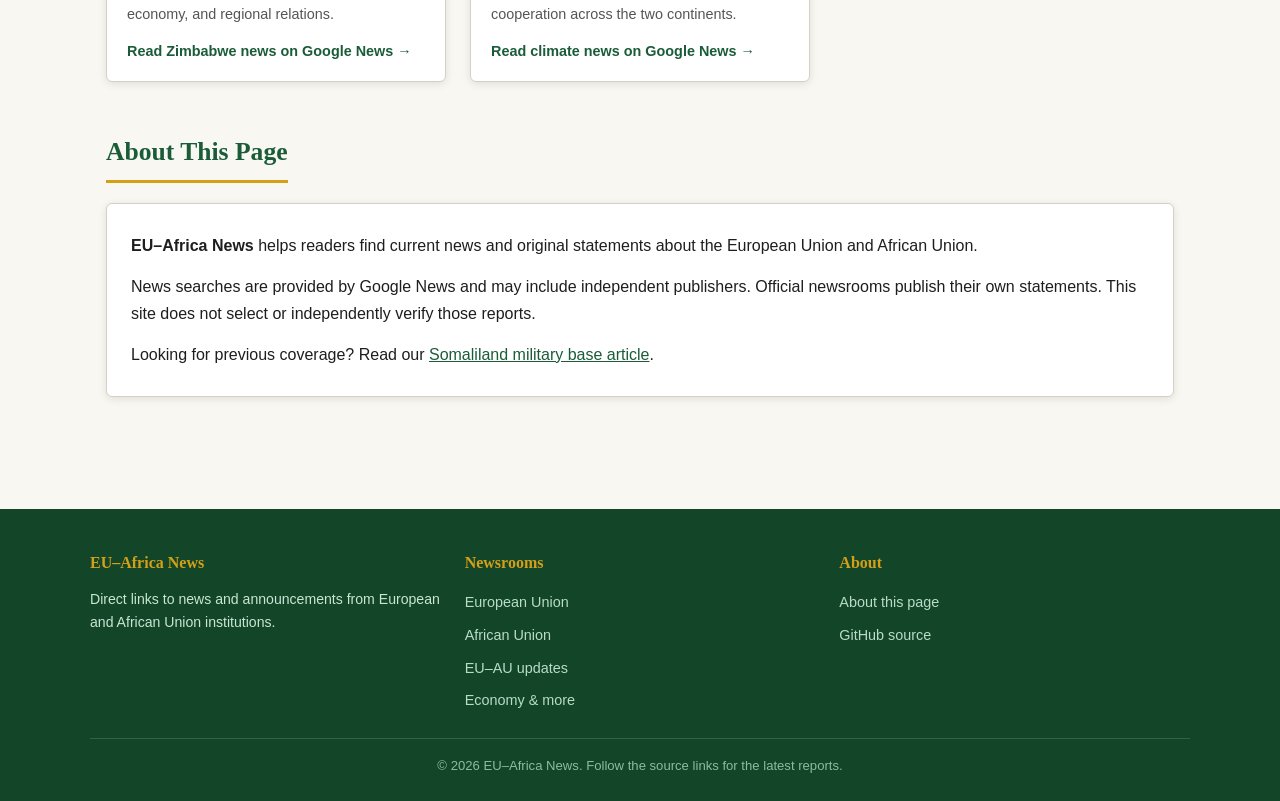
==== commit 60f323a8: "Resolve merge and keep Ethiopia/Zimbabwe news links Co-authored-by: copilot-swe-agent[bot] <19898274" ====
--- a/index.html
+++ b/index.html
@@ -223,6 +223,15 @@
             <a class="card-link" href="https://news.google.com/search?q=Zimbabwe%20news&amp;hl=en&amp;gl=US&amp;ceid=US%3Aen">Read Zimbabwe news on Google News</a>
           </div>
         </article>
+        <article class="card">
+          <div class="card-img-wrap" aria-hidden="true"><span class="card-icon">🌱</span></div>
+          <div class="card-body">
+            <span class="card-category">Climate &amp; Energy</span>
+            <h3 class="card-title">Climate and energy cooperation</h3>
+            <p class="card-excerpt">Find coverage of energy, climate policy, and cooperation across the two continents.</p>
+            <a class="card-link" href="https://news.google.com/search?q=Europe%20Africa%20climate%20energy&amp;hl=en&amp;gl=US&amp;ceid=US%3Aen">Read climate news on Google News</a>
+          </div>
+        </article>
       </div>
     </section>
 
